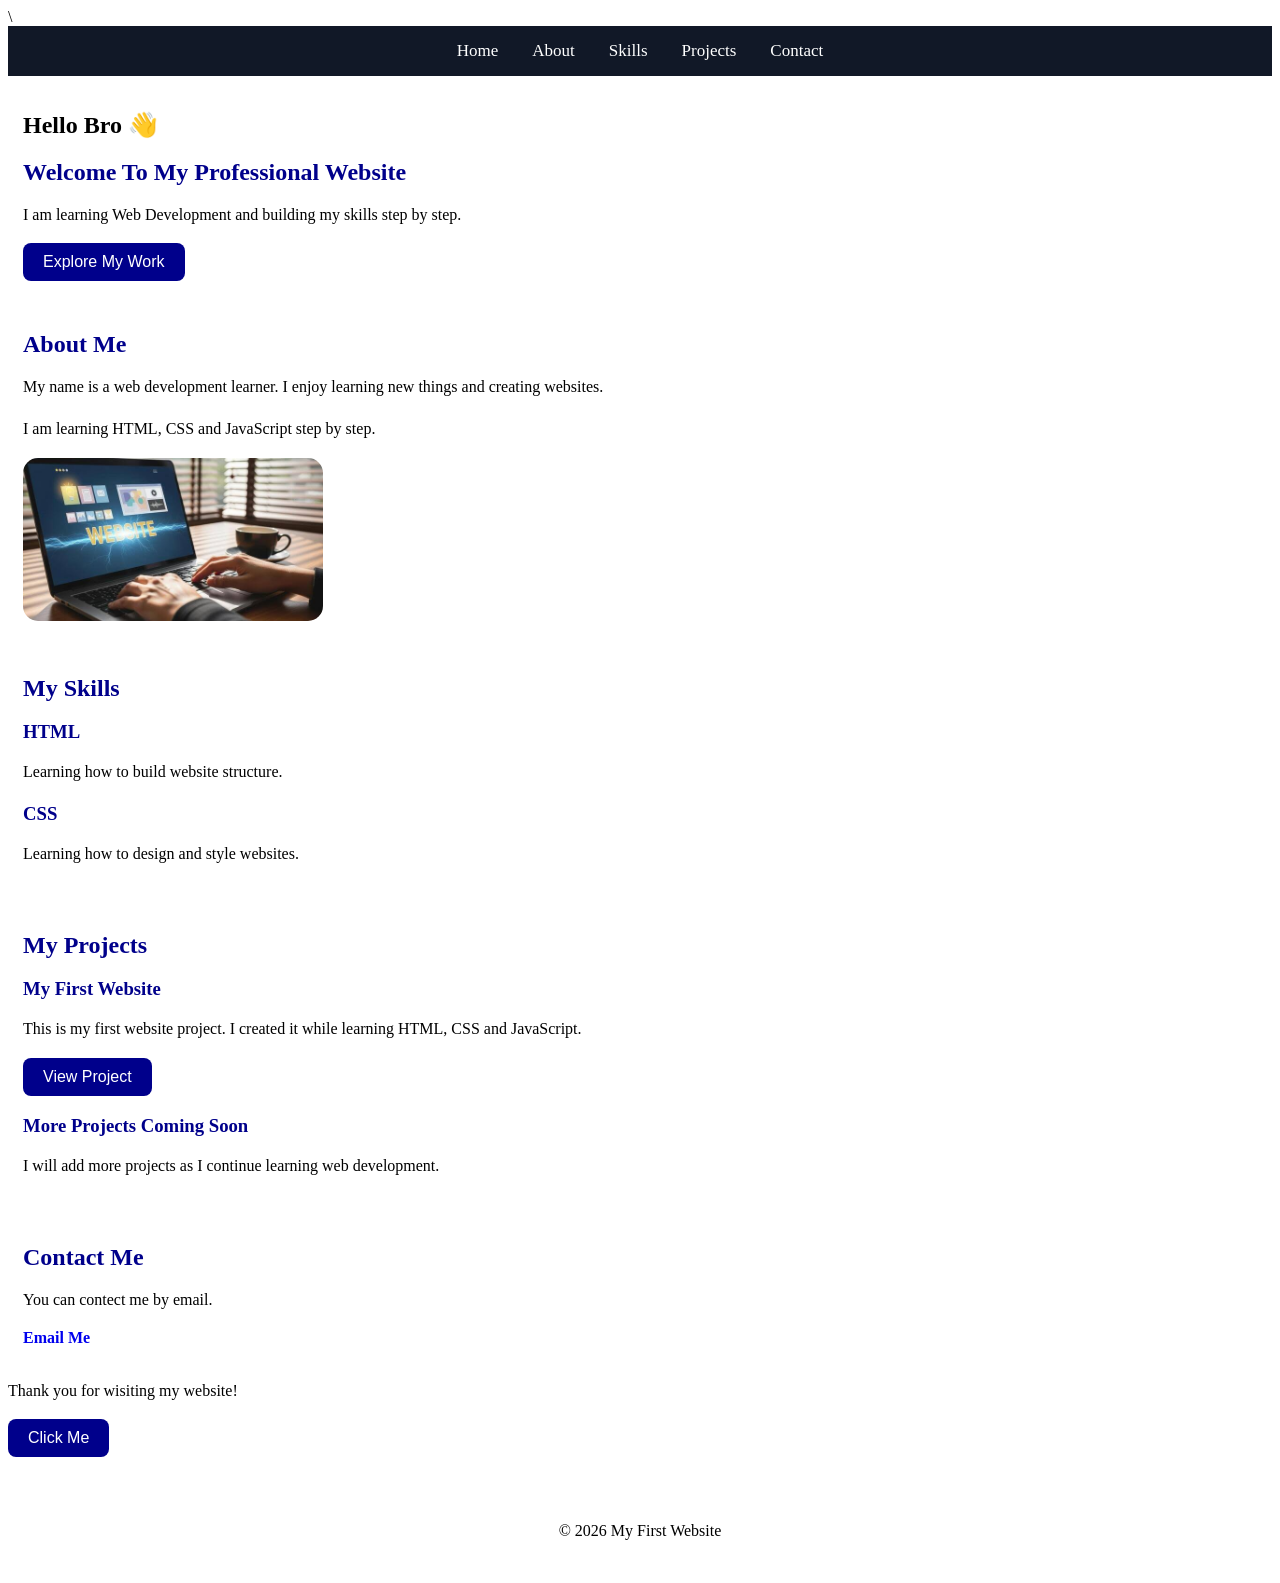
==== index.html @ 6dcc22dc "Update index.html" ====
<!DOCTYPE html>
<html lan="en">
<head>
     <meta charset="UTF-8">
     <meta name="viewport"
content=width=device-width' initial-scale-1.0">

   <title>My Professional Website</title>\</head>
<style>
 nav {
  background-color:
#111827;
  padding: 15px;
  text-align: center;
 }

  nav a { 
  color: white;
  text-decoration: none;
  margin: 0 15px;
  font-size: 17px
 }

 nav a:hover {
   color: #38bdf8;
 }

button {
    background-color:
darkblue;
    color: white;
    padding: 10px 20px;
    border: none;
    border-radius: 8px;
    font-size: 16px;
    cursor: pointer
}

button:hover {
  background-color:
#38bdf8;
  color: black;
}

html {
    scroll-behavior:
smooth;
}

section {
    padding: 15px;
}

h2 {
    color:darkblue;
    margin-bottom: 10px;
}

p {
    font-size: 16px;
    line-height: 1.6;
}

ul {
    padding-left: 25px;
}

li {
    margin-bottom: 8px;
}

img {
     border-radius: 15px;
     max-width: 300px;
}

h3 {
    color: darkblue;
    margin-bottom: 8px;
}

@media (max-width: 600px)
{
  body {
     padding: 10px;
 }

nav {
    display: flex;
    flex-wrap: wrap;
    justify-content:
center;
    gap: 8px;
   }
 
nav a {
    font-size: 16px
    padding: 8px 10px;
  }

h1 { 
   font-size: 36px;
  }
 
img {
  max-width: 100%'
  height: auto;
 }

section {
   padding: 22px;
  }

p, li {
  font-size: 17px;
  line-height: 1.6;
}

button {
   max-width: 100%;
  }
} 

button:hover {
 transform:
 scale(1.05); 
}

nav a:hover {
      opacity; 0.7;
}

footer {
    text-align: center;
    padding: 15px;
    margin-top: 30px;
}

a[href^="mailto:"] {
    font-weight: bold;
    text-decoration:
none;
}

a[href^="mailto:"]:hover
{
   text-decoration:
underline;
}

button {
    padding: 10px 20px;
    font-size: 16px;
    border-radius: 8px;
    cursor: pointer;     
}
     
</style>

<body> 
 
   <nav>
     <a href="#home">Home</a>
     <a href="#about">About</a>
 <a
href="#skills">Skills</a>
 <a
href="#projects">Projects</a>
 <a
href="#contact">Contact</a>
   </nav>
<section id="home">
   <h1>Hello Bro 👋</h1>

   <h2>Welcome To My Professional Website</h2>

   <p>
 I am learning Web Development and building my skills step by step.
</p>

  <button>Explore My Work</button>
</section>
 
<section id="about">
 <h2>About Me</h2>

 <p>
 My name is a web development learner.
 I enjoy learning new things and creating websites.
 </p>

 <p>
 I am learning HTML, CSS and JavaScript step by step.
 </p>
<img src="images.jfif" alt="My Photo"
width="300"
style="border-radius:15px">

</section>
 <section id="skills">
 <h2>My Skills</h2>

 <div>
     <h3>HTML</h3>
     <p>Learning how to build website structure.</p>
 </div>

 <div>
     <h3>CSS</h3>
     <p>Learning how to design and style websites.</p>
 </div>
</section>
<section id="projects">
 <h2>My Projects</h2>

 <div>
     <h3>My First Website</h3>
     <p>
 This is my first website project.
I created it while learning HTML, CSS and  JavaScript.
     </P>     
     <button>View Project</button>
 </div>

 <div>
     <h3>More Projects Coming Soon</h3>
     <p>
 I will add more projects as I continue learning web development.
     </p>
 </div>
</section>
<section id="contact">
 <h2>Contact Me</h2>

 <p>
    You can contect me by email.
 </p> 
 
 <a
href="mailto:yourename@example.com">
  Email Me
 </a>
</section>

<p>Thank you for wisiting my website!</p>

<button
onclick="showmessage()">Click Me</button>

<footer>
     <p>© 2026 My First Website</p>
</footer>

<script>
 function showmessage() {
     alert("Hello Bro!");
}
</script>
</body>
</html>
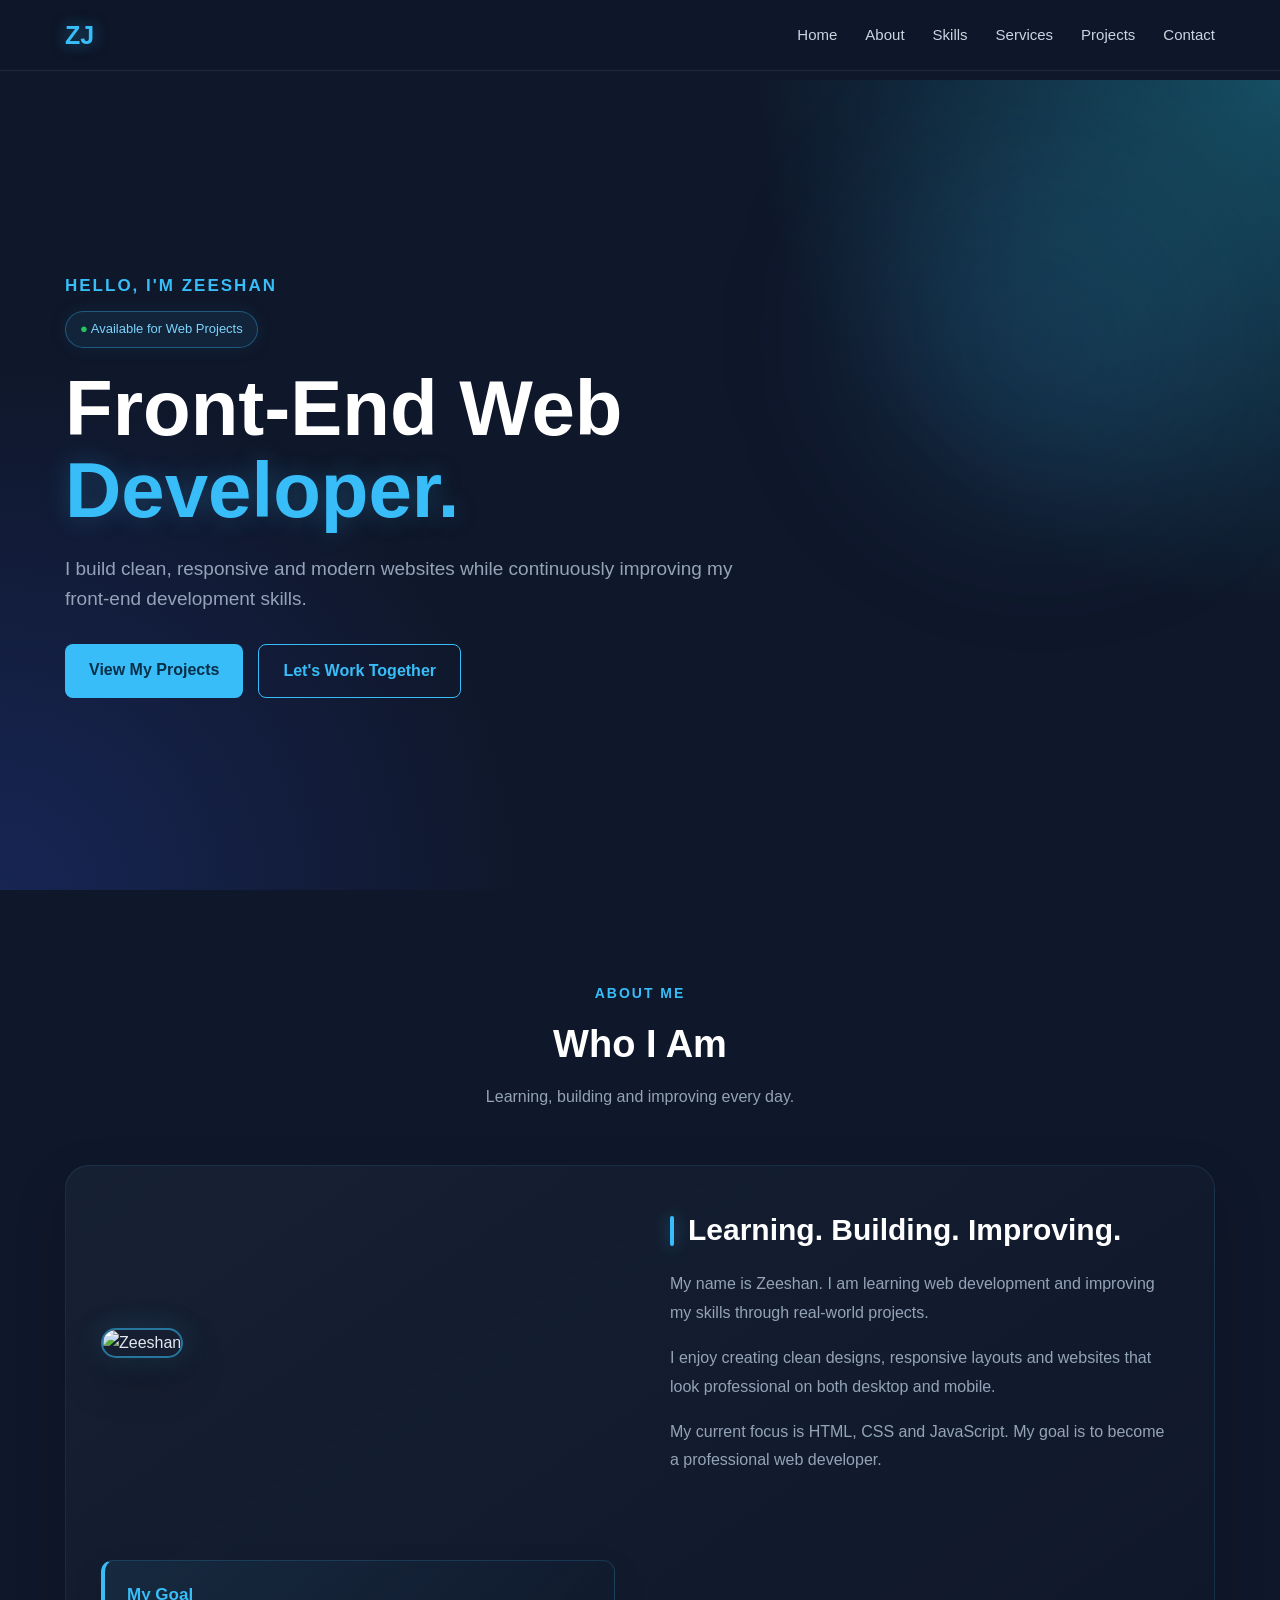
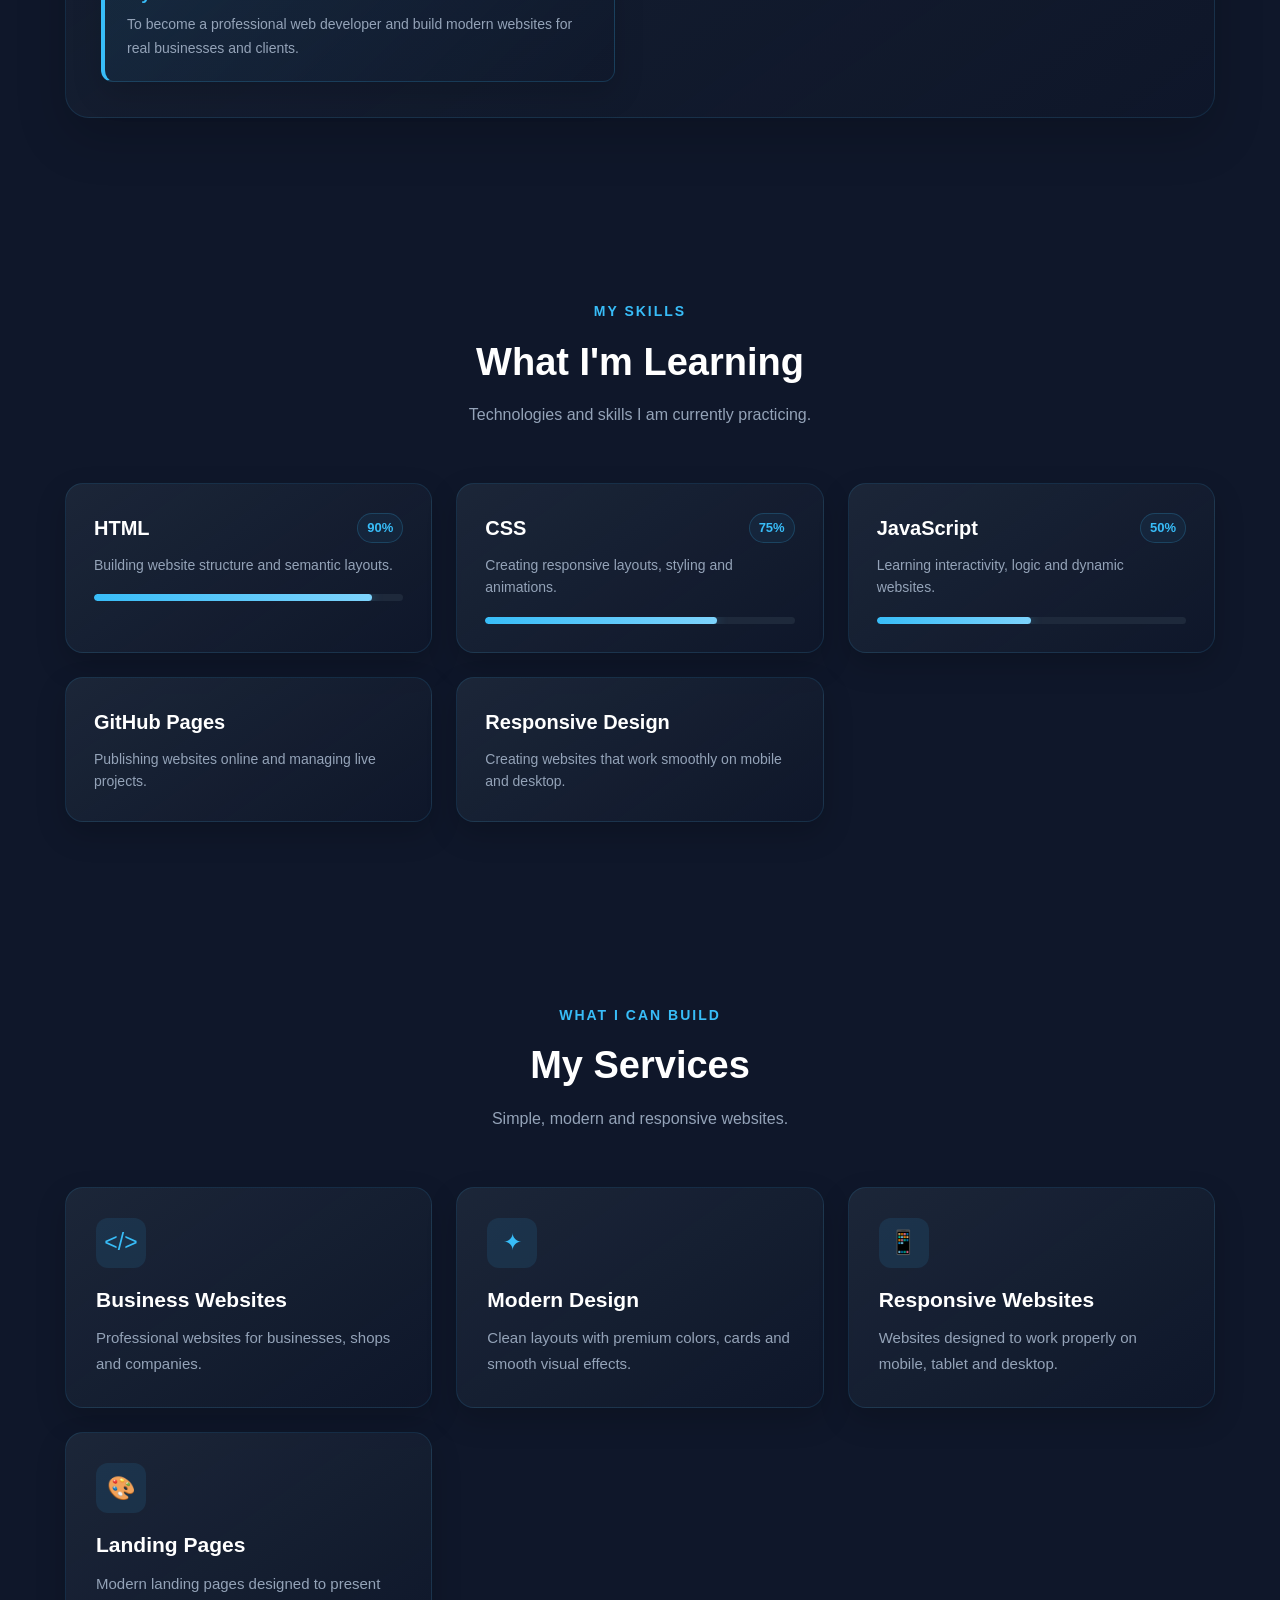
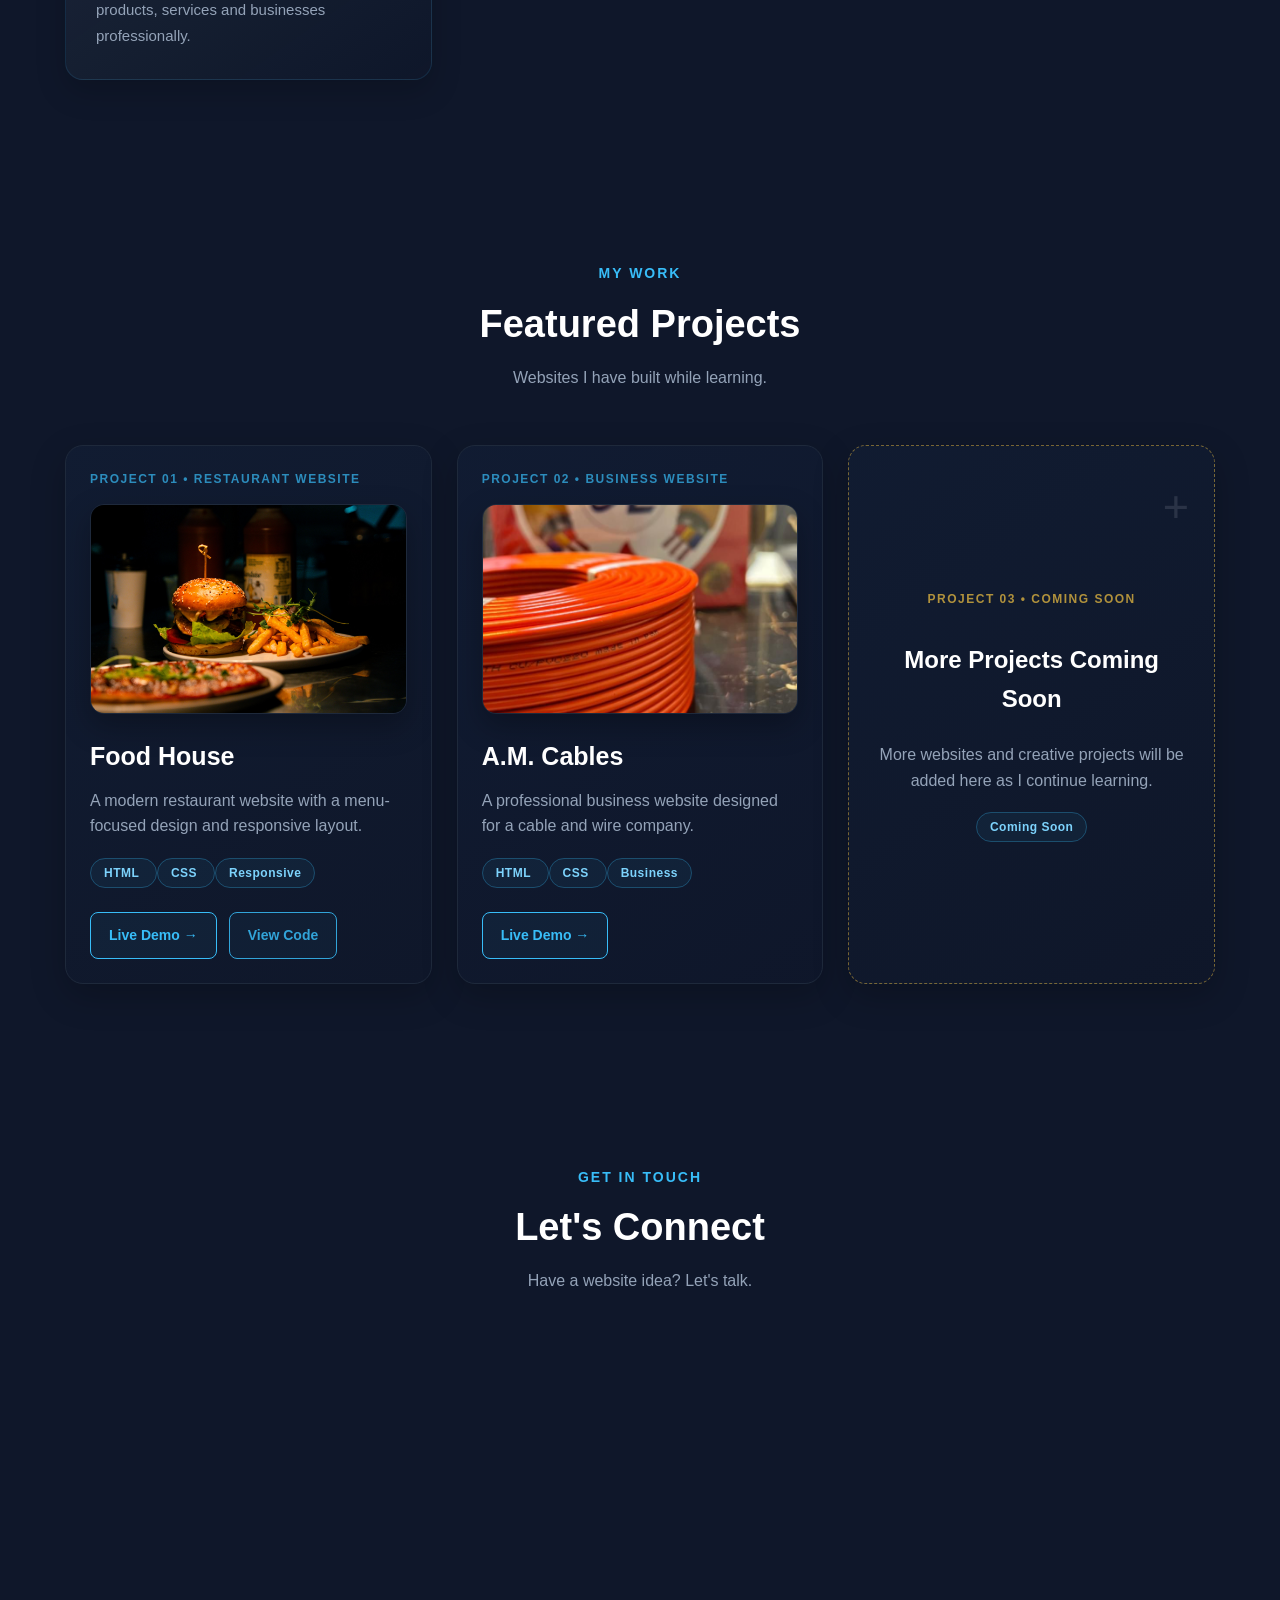
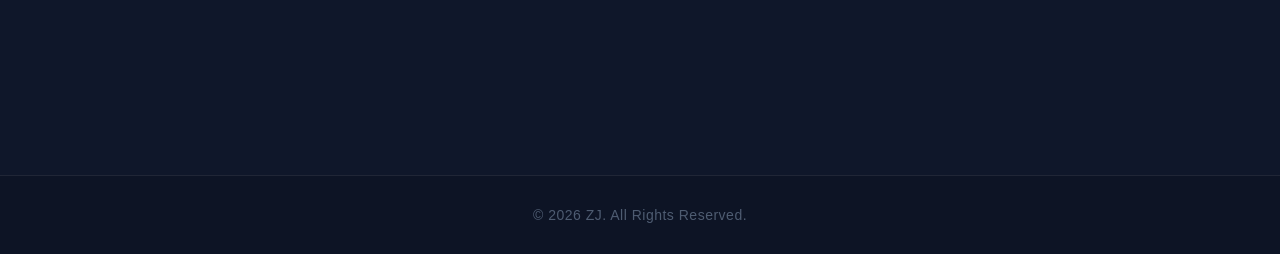
==== commit 3b846698: "Add files via upload" ====
--- a/index.html
+++ b/index.html
@@ -1,261 +1,2332 @@
 <!DOCTYPE html>
-<html lan="en">
+<html lang="en">
+
 <head>
-     <meta charset="UTF-8">
-     <meta name="viewport"
-content=width=device-width' initial-scale-1.0">
-
-   <title>My Professional Website</title>\</head>
-<style>
- nav {
-  background-color:
-#111827;
-  padding: 15px;
-  text-align: center;
- }
-
-  nav a { 
-  color: white;
-  text-decoration: none;
-  margin: 0 15px;
-  font-size: 17px
- }
-
- nav a:hover {
-   color: #38bdf8;
- }
-
-button {
-    background-color:
-darkblue;
-    color: white;
-    padding: 10px 20px;
-    border: none;
+    <meta charset="UTF-8">
+    <meta name="viewport" content="width=device-width, initial-scale=1.0">
+
+    <title>ZJ | Web Developer</title>
+
+    <style>
+
+        /* =========================
+           GLOBAL
+        ========================== */
+
+        * {
+            margin: 0;
+            padding: 0;
+            box-sizing: border-box;
+            scroll-behavior: smooth;
+        }
+
+        body {
+            font-family: Arial, Helvetica, sans-serif;
+            background: #0f172a;
+            color: #e2e8f0;
+            line-height: 1.6;
+            overflow-x: hidden;
+        }
+
+        a {
+            text-decoration: none;
+            color: inherit;
+        }
+
+        .container {
+            width: 90%;
+            max-width: 1150px;
+            margin: auto;
+        }
+
+
+        /* =========================
+           NAVBAR
+        ========================== */
+
+        nav {
+            position: sticky;
+            top: 0;
+            z-index: 1000;
+
+            background: rgba(15, 23, 42, 0.90);
+            backdrop-filter: blur(14px);
+
+            border-bottom: 1px solid #1e293b;
+        }
+
+        .nav-container {
+            max-width: 1150px;
+            width: 90%;
+            min-height: 70px;
+            margin: auto;
+
+            display: flex;
+            align-items: center;
+            justify-content: space-between;
+        }
+
+        .logo {
+            font-size: 25px;
+            font-weight: bold;
+            color: #38bdf8;
+
+            text-shadow:
+                0 0 15px rgba(56, 189, 248, 0.5);
+        }
+
+        .nav-links {
+            display: flex;
+            gap: 28px;
+            list-style: none;
+        }
+
+        .nav-links a {
+            position: relative;
+
+            color: #cbd5e1;
+            font-size: 15px;
+
+            transition: 0.3s;
+        }
+
+        .nav-links a:hover {
+            color: #38bdf8;
+        }
+
+        .nav-links a::after {
+            content: "";
+
+            position: absolute;
+            left: 0;
+            bottom: -6px;
+
+            width: 0;
+            height: 2px;
+
+            background: #38bdf8;
+
+            transition: 0.3s;
+        }
+
+        .nav-links a:hover::after {
+            width: 100%;
+        }
+
+
+        /* =========================
+           HERO
+        ========================== */
+
+        #home {
+            min-height: 90vh;
+
+            display: flex;
+            align-items: center;
+position: relative;
+overflow: hidden;
+
+            background:
+                radial-gradient(
+                    circle at top right,
+                    #164e63 0%,
+                    transparent 35%
+                ),
+                radial-gradient(
+                    circle at bottom left,
+                    #172554 0%,
+                    transparent 35%
+                ),
+                #0f172a;
+        }
+#home::before {
+    content: "";
+    position: absolute;
+    width: 350px;
+    height: 350px;
+    top: 10%;
+    right: 5%;
+    background: rgba(56, 189, 248, 0.10);
+    border-radius: 50%;
+    filter: blur(80px);
+    pointer-events: none;
+}
+
+        .hero {
+            max-width: 850px;
+            animation: heroFade 1s ease;
+            position: relative;
+            z-index: 2;
+        }
+
+        @keyframes heroFade {
+            from {
+                opacity: 0;
+                transform: translateY(30px);
+            }
+
+            to {
+                opacity: 1;
+                transform: translateY(0);
+            }
+        }
+
+        .hero-small {
+            color: #38bdf8;
+            font-size: 17px;
+            font-weight: bold;
+            letter-spacing: 2px;
+            margin-bottom: 12px;
+        }
+
+        .hero-badge {
+            display: inline-block;
+
+            margin-bottom: 20px;
+
+            padding: 7px 14px;
+
+            border: 1px solid rgba(56, 189, 248, 0.35);
+
+            border-radius: 30px;
+
+            color: #7dd3fc;
+
+            background: rgba(56, 189, 248, 0.08);
+
+            font-size: 13px;
+
+            box-shadow:
+                0 0 20px rgba(56, 189, 248, 0.08);
+        }
+
+        .hero-badge::first-letter {
+            color: #22c55e;
+        }
+
+        .hero h1 {
+            font-size: clamp(45px, 7vw, 78px);
+            line-height: 1.05;
+
+            margin-bottom: 22px;
+
+            color: white;
+        }
+
+        .hero h1 span {
+            color: #38bdf8;
+
+            text-shadow:
+                0 0 25px rgba(56, 189, 248, 0.25);
+        }
+
+        .hero p {
+            max-width: 680px;
+
+            color: #94a3b8;
+
+            font-size: 19px;
+
+            margin-bottom: 30px;
+        }
+
+        .hero-buttons {
+            display: flex;
+            gap: 15px;
+            flex-wrap: wrap;
+        }
+
+        .btn {
+            display: inline-block;
+
+            padding: 13px 24px;
+
+            border-radius: 8px;
+
+            font-weight: bold;
+
+            transition: 0.3s;
+        }
+
+        .btn-primary {
+            background: #38bdf8;
+            color: #082f49;
+        }
+
+        .btn-primary:hover {
+            transform: translateY(-4px);
+
+            box-shadow:
+                0 12px 30px rgba(56, 189, 248, 0.35);
+
+            filter: brightness(1.08);
+        }
+
+        .btn-outline {
+            border: 1px solid #38bdf8;
+            color: #38bdf8;
+        }
+
+        .btn-outline:hover {
+            background: #38bdf8;
+            color: #082f49;
+
+            transform: translateY(-4px);
+        }
+.btn {
+    position: relative;
+    overflow: hidden;
+    transition: 0.3s ease;
+}
+
+.btn:hover {
+    transform: translateY(-4px);
+    box-shadow: 0 12px 30px rgba(56, 189, 248, 0.20);
+}
+
+.btn::before {
+    content: "";
+    position: absolute;
+    top: 0;
+    left: -100%;
+    width: 100%;
+    height: 100%;
+    background: rgba(255, 255, 255, 0.08);
+    transition: 0.4s ease;
+}
+
+.btn:hover::before {
+    left: 100%;
+}
+
+        /* =========================
+           SECTIONS
+        ========================== */
+
+        section {
+            padding: 90px 0;
+        }
+
+        .section-title {
+            text-align: center;
+            margin-bottom: 55px;
+        }
+
+        .section-title span {
+            color: #38bdf8;
+            font-size: 14px;
+            font-weight: bold;
+            letter-spacing: 2px;
+        }
+
+        .section-title h2 {
+            font-size: 38px;
+            color: white;
+            margin-top: 8px;
+        }
+
+        .section-title p {
+            color: #94a3b8;
+            margin-top: 10px;
+        }
+
+
+        /* =========================
+           ABOUT
+        ========================== */
+
+      .about-grid {
+    display: grid;
+    grid-template-columns: 1fr 1fr;
+    gap: 50px;
+    align-items: center;
+    padding: 35px;
+    border: 1px solid rgba(56, 189, 248, 0.12);
+    border-radius: 24px;
+    background: linear-gradient(
+        145deg,
+        rgba(30, 41, 59, 0.55),
+        rgba(15, 23, 42, 0.35)
+    );
+    box-shadow: 0 20px 50px rgba(0, 0, 0, 0.18);
+}
+
+    .about-image img {
+    width: 280px;
+    height: 280px;
+
+    object-fit: cover;
+
+    border-radius: 24px;
+
+    border: 2px solid rgba(56, 189, 248, 0.55);
+
+    box-shadow:
+        0 0 30px rgba(56, 189, 248, 0.15),
+        0 20px 45px rgba(0, 0, 0, 0.30);
+
+    transition:
+        transform 0.4s ease,
+        box-shadow 0.4s ease,
+        border-color 0.4s ease;
+}
+.about-image img:hover {
+    transform: scale(1.04);
+
+    box-shadow:
+        0 0 45px rgba(56, 189, 248, 0.28),
+        0 25px 55px rgba(0, 0, 0, 0.35);
+
+    border-color: #38bdf8;
+}
+
+  .about-text {
+    position: relative;
+    padding: 10px 5px;
+}
+
+.about-text h3 {
+    color: #ffffff;
+    font-size: 30px;
+    line-height: 1.25;
+    margin-bottom: 22px;
+    position: relative;
+    padding-left: 18px;
+}
+
+.about-text h3::before {
+    content: "";
+    position: absolute;
+    left: 0;
+    top: 5px;
+    width: 4px;
+    height: 80%;
+    border-radius: 10px;
+    background: #38bdf8;
+    box-shadow: 0 0 15px rgba(56, 189, 248, 0.45);
+}
+
+.about-text p {
+    color: #94a3b8;
+    font-size: 16px;
+    line-height: 1.8;
+    margin-bottom: 16px;
+}
+.about-goal {
+    margin-top: 25px;
+    padding: 20px 22px;
+
+    border: 1px solid rgba(56, 189, 248, 0.18);
+    border-left: 4px solid #38bdf8;
+
+    background: linear-gradient(
+        135deg,
+        rgba(56, 189, 248, 0.08),
+        rgba(15, 23, 42, 0.45)
+    );
+
+    border-radius: 12px;
+
+    box-shadow: 0 12px 30px rgba(0, 0, 0, 0.15);
+
+    transition:
+        transform 0.3s ease,
+        border-color 0.3s ease,
+        box-shadow 0.3s ease;
+}
+
+.about-goal:hover {
+    transform: translateY(-4px);
+
+    border-color: rgba(56, 189, 248, 0.45);
+
+    box-shadow: 0 18px 40px rgba(0, 0, 0, 0.22);
+}
+
+.about-goal strong {
+    display: block;
+    color: #38bdf8;
+    font-size: 17px;
+    margin-bottom: 7px;
+}
+
+.about-goal span {
+    display: block;
+    color: #cbd5e1;
+    line-height: 1.7;
+    font-size: 15px;
+}
+
+.about-goal strong {
+    display: block;
+
+    color: #38bdf8;
+
+    margin-bottom: 5px;
+}
+
+.about-goal span {
+    color: #94a3b8;
+
+    font-size: 14px;
+}
+
+        /* =========================
+           SKILLS
+        ========================== */
+
+       .skills-grid {
+    display: grid;
+    grid-template-columns: repeat(3, 1fr);
+    gap: 24px;
+    align-items: stretch;
+}
+
+        .skill-card {
+    position: relative;
+    overflow: hidden;
+
+    background: linear-gradient(
+        145deg,
+        rgba(30, 41, 59, 0.85),
+        rgba(15, 23, 42, 0.75)
+    );
+
+    border: 1px solid rgba(56, 189, 248, 0.12);
+
+    border-radius: 18px;
+
+    padding: 28px;
+
+    box-shadow: 0 12px 30px rgba(0, 0, 0, 0.18);
+
+    transition:
+        transform 0.35s ease,
+        border-color 0.35s ease,
+        box-shadow 0.35s ease;
+}
+
+.skill-card:hover {
+    transform: translateY(-8px);
+
+    border-color: rgba(56, 189, 248, 0.45);
+
+    box-shadow:
+        0 18px 40px rgba(0, 0, 0, 0.28),
+        0 0 25px rgba(56, 189, 248, 0.08);
+}
+
+        .skill-card:hover {
+            transform: translateY(-8px);
+
+            border-color: #38bdf8;
+
+            box-shadow:
+                0 0 25px rgba(56, 189, 248, 0.15),
+                0 15px 35px rgba(0, 0, 0, 0.25);
+        }
+
+        .skill-card h3 {
+    display: flex;
+    justify-content: space-between;
+    align-items: center;
+
+    color: #ffffff;
+
+    font-size: 20px;
+
+    margin-bottom: 10px;
+}
+
+.skill-percent {
+    color: #38bdf8;
+    font-size: 13px;
+    font-weight: bold;
+
+    padding: 4px 9px;
+
+    border: 1px solid rgba(56, 189, 248, 0.20);
+    border-radius: 20px;
+
+    background: rgba(56, 189, 248, 0.06);
+}
+.skill-percent {
+    color: #38bdf8;
+
+    font-size: 13px;
+
+    font-weight: bold;
+}
+        .skill-card p {
+            color: #94a3b8;
+
+            font-size: 14px;
+        }
+
+        .skill-bar {
+            height: 7px;
+
+            background: #1e293b;
+
+            border-radius: 20px;
+
+            margin-top: 18px;
+
+            overflow: hidden;
+        }
+
+        .skill-progress {
+    height: 100%;
+
+    background: linear-gradient(
+        90deg,
+        #38bdf8,
+        #7dd3fc
+    );
+
+    border-radius: 20px;
+
+    box-shadow:
+        0 0 12px rgba(56, 189, 248, 0.35);
+
+    animation: skillLoad 1.5s ease;
+}
+        @keyframes skillLoad {
+            from {
+                width: 0;
+            }
+        }
+
+
+        /* =========================
+           SERVICES
+        ========================== */
+
+      .services-grid {
+    display: grid;
+
+    grid-template-columns: repeat(3, 1fr);
+
+    gap: 24px;
+
+    align-items: stretch;
+}
+        .service-card {
+    position: relative;
+    overflow: hidden;
+
+    padding: 30px;
+
+    background: linear-gradient(
+        145deg,
+        rgba(30, 41, 59, 0.85),
+        rgba(15, 23, 42, 0.80)
+    );
+
+    border: 1px solid rgba(56, 189, 248, 0.12);
+
+    border-radius: 18px;
+
+    box-shadow: 0 12px 30px rgba(0, 0, 0, 0.18);
+
+    transition:
+        transform 0.35s ease,
+        border-color 0.35s ease,
+        box-shadow 0.35s ease;
+}
+
+.service-card:hover {
+    transform: translateY(-8px);
+
+    border-color: rgba(56, 189, 248, 0.45);
+
+    box-shadow:
+        0 20px 45px rgba(0, 0, 0, 0.28),
+        0 0 25px rgba(56, 189, 248, 0.08);
+}
+        .service-card:hover {
+            transform: translateY(-8px);
+
+            border-color: #38bdf8;
+
+            box-shadow:
+                0 0 30px rgba(56, 189, 248, 0.12);
+        }
+
+        .service-icon {
+            width: 50px;
+            height: 50px;
+
+            display: flex;
+            align-items: center;
+            justify-content: center;
+
+            border-radius: 12px;
+
+            background: rgba(56, 189, 248, 0.10);
+
+            color: #38bdf8;
+
+            font-size: 23px;
+
+            margin-bottom: 18px;
+        }
+
+     .service-card h3 {
+    color: #ffffff;
+
+    font-size: 21px;
+
+    margin-bottom: 12px;
+
+    line-height: 1.3;
+
+    transition: color 0.3s ease;
+}
+
+.service-card:hover h3 {
+    color: #38bdf8;
+}
+      .service-card p {
+    color: #94a3b8;
+
+    font-size: 15px;
+
+    line-height: 1.75;
+
+    margin: 0;
+}
+
+        /* =========================
+           PROJECTS
+        ========================== */
+
+       .projects-grid {
+    display: grid;
+
+    grid-template-columns: repeat(3, 1fr);
+
+    gap: 25px;
+
+    align-items: stretch;
+}
+
+     .project-card {
+    position: relative;
+    overflow: hidden;
+
+    background:
+        linear-gradient(
+            145deg,
+            rgba(17, 28, 50, 0.98),
+            rgba(15, 23, 42, 0.98)
+        );
+
+    border: 1px solid #1e293b;
+    border-radius: 18px;
+
+    padding: 24px;
+min-height: 100%;
+    transition:
+        transform 0.4s ease,
+        border-color 0.4s ease,
+        box-shadow 0.4s ease;
+
+    box-shadow:
+        0 12px 35px rgba(0, 0, 0, 0.22);
+}
+
+.project-card::before {
+    content: "";
+
+    position: absolute;
+    top: 0;
+    left: 0;
+
+    width: 100%;
+    height: 3px;
+
+    background: #38bdf8;
+
+    transform: scaleX(0);
+    transform-origin: left;
+
+    transition: 0.4s ease;
+}
+
+.project-card:hover {
+    transform: translateY(-10px);
+
+    border-color: rgba(56, 189, 248, 0.55);
+
+    box-shadow:
+        0 20px 50px rgba(0, 0, 0, 0.35),
+        0 0 30px rgba(56, 189, 248, 0.10);
+}
+
+.project-card:hover::before {
+    transform: scaleX(1);
+}
+.project-image {
+    width: 100%;
+    height: 230px;
+
+    object-fit: cover;
+    display: block;
+
+    border-radius: 14px;
+    margin-bottom: 22px;
+
+    border: 1px solid #1e293b;
+
+    box-shadow:
+        0 12px 30px rgba(0, 0, 0, 0.28);
+
+    transition:
+        transform 0.5s ease,
+        border-color 0.5s ease,
+        box-shadow 0.5s ease;
+}
+
+.project-card:hover .project-image {
+    transform: scale(1.035);
+
+    border-color: #38bdf8;
+
+    box-shadow:
+        0 0 30px rgba(56, 189, 248, 0.18),
+        0 15px 35px rgba(0, 0, 0, 0.3);
+}
+
+.project-card:hover .project-image {
+    transform: scale(1.02);
+
+    border-color: #38bdf8;
+}
+
+        
+
+        .project-number {
+            color: #38bdf8;
+
+            font-weight: bold;
+
+            font-size: 14px;
+        }
+
+        .project-card h3 {
+            color: white;
+
+            font-size: 25px;
+
+            margin: 12px 0;
+        }
+
+        .project-card p {
+            color: #94a3b8;
+
+            margin-bottom: 20px;
+        }
+.project-card .project-btn {
+    margin-top: 8px;
+}
+   
+
+.project-btn {
+    position: relative;
+    display: inline-flex;
+    align-items: center;
+    justify-content: center;
+
+    padding: 11px 20px;
+
+    border: 1px solid #38bdf8;
+    border-radius: 10px;
+
+    color: #38bdf8;
+    background: rgba(56, 189, 248, 0.05);
+
+    font-weight: bold;
+    font-size: 14px;
+
+    overflow: hidden;
+
+    transition:
+        0.3s ease;
+}
+
+.project-btn::before {
+    content: "";
+
+    position: absolute;
+    top: 0;
+    left: -120%;
+
+    width: 100%;
+    height: 100%;
+
+    background: rgba(255, 255, 255, 0.10);
+
+    transform: skewX(-20deg);
+
+    transition: 0.5s ease;
+}
+
+.project-btn:hover {
+    color: #082f49;
+    background: #38bdf8;
+
+    transform: translateY(-3px);
+
+    box-shadow:
+        0 10px 25px rgba(56, 189, 248, 0.25);
+}
+
+.project-btn:hover::before {
+    left: 120%;
+}
+
+        .project-tags span {
+    padding: 7px 13px;
+
+    border: 1px solid rgba(56, 189, 248, 0.28);
+    border-radius: 30px;
+
+    color: #7dd3fc;
+    background: rgba(56, 189, 248, 0.06);
+
+    font-size: 12px;
+    font-weight: bold;
+    letter-spacing: 0.5px;
+
+    transition:
+        transform 0.3s ease,
+        background 0.3s ease,
+        color 0.3s ease,
+        border-color 0.3s ease;
+}
+
+.project-tags span:hover {
+    background: #38bdf8;
+    color: #082f49;
+
+    border-color: #38bdf8;
+
+    transform: translateY(-3px);
+
+    box-shadow:
+        0 6px 15px rgba(56, 189, 248, 0.18);
+}
+
+.project-tags span:hover {
+    background: #38bdf8;
+
+    color: #082f49;
+
+    border-color: #38bdf8;
+
+    transform: translateY(-2px);
+}
+
+
+        /* =========================
+           CONTACT
+        ========================== */
+
+        .contact-box {
+            max-width: 800px;
+
+            margin: auto;
+
+            text-align: center;
+
+            background: linear-gradient(
+                145deg,
+                #111c32,
+                #0f172a
+            );
+
+            border: 1px solid #1e293b;
+
+            border-radius: 20px;
+
+            padding: 55px 30px;
+
+            box-shadow:
+                0 20px 50px rgba(0, 0, 0, 0.25);
+        }
+
+        .contact-box h3 {
+            font-size: 30px;
+
+            color: white;
+
+            margin-bottom: 12px;
+        }
+
+        .contact-box p {
+            color: #94a3b8;
+
+            margin-bottom: 25px;
+        }
+
+        .contact-buttons {
+            display: flex;
+
+            justify-content: center;
+
+            gap: 15px;
+
+            flex-wrap: wrap;
+        }
+
+        .whatsapp-btn {
+            background: #22c55e;
+
+            color: white;
+        }
+
+        .whatsapp-btn:hover {
+            transform: translateY(-4px);
+
+            box-shadow:
+                0 10px 25px rgba(34, 197, 94, 0.25);
+        }
+
+        .email-btn {
+            border: 1px solid #38bdf8;
+
+            color: #38bdf8;
+        }
+
+        .email-btn:hover {
+            background: #38bdf8;
+
+            color: #082f49;
+
+            transform: translateY(-4px);
+        }
+
+
+        /* =========================
+           FOOTER
+        ========================== */
+
+        footer {
+            border-top: 1px solid #1e293b;
+
+            text-align: center;
+
+            padding: 30px 15px;
+
+            color: #64748b;
+        }
+
+
+        /* =========================
+           SCROLL ANIMATION
+        ========================== */
+.reveal {
+    opacity: 0;
+    transform: translateY(70px) scale(0.96);
+    transition:
+        opacity 0.8s ease,
+        transform 0.8s cubic-bezier(0.22, 1, 0.36, 1);
+}
+
+.reveal.show {
+    opacity: 1;
+    transform: translateY(0) scale(1);
+}
+.skill-card,
+.service-card,
+.project-card {
+    transition-delay: 0.08s;
+}
+
+.skill-card:nth-child(2),
+.service-card:nth-child(2),
+.project-card:nth-child(2) {
+    transition-delay: 0.16s;
+}
+
+.skill-card:nth-child(3),
+.service-card:nth-child(3),
+.project-card:nth-child(3) {
+    transition-delay: 0.24s;
+}
+
+.skill-card:nth-child(4),
+.service-card:nth-child(4),
+.project-card:nth-child(4) {
+    transition-delay: 0.32s;
+}
+
+
+        /* =========================
+           MOBILE
+        ========================== */
+
+        @media (max-width: 900px) {
+
+            .skills-grid {
+                grid-template-columns: repeat(2, 1fr);
+            }
+
+            .services-grid {
+                grid-template-columns: repeat(2, 1fr);
+            }
+        }
+
+
+        @media (max-width: 800px) {
+
+            .nav-container {
+                flex-direction: column;
+
+                padding: 18px 0;
+
+                gap: 15px;
+            }
+
+            .nav-links {
+                gap: 15px;
+
+                flex-wrap: wrap;
+
+                justify-content: center;
+            }
+
+            #home {
+                min-height: 80vh;
+            }
+
+            .about-grid {
+                grid-template-columns: 1fr;
+
+                text-align: center;
+            }
+
+            .skills-grid {
+                grid-template-columns: 1fr;
+            }
+
+            .services-grid {
+                grid-template-columns: 1fr;
+            }
+
+            .projects-grid {
+                grid-template-columns: 1fr;
+            }
+
+            section {
+                padding: 65px 0;
+            }
+        }
+
+
+        @media (max-width: 500px) {
+
+            .hero h1 {
+                font-size: 45px;
+            }
+
+            .hero p {
+                font-size: 16px;
+            }
+
+            .section-title h2 {
+                font-size: 30px;
+            }
+
+            .about-image img {
+                width: 230px;
+                height: 230px;
+            }
+
+            .hero-buttons {
+                flex-direction: column;
+            }
+
+            .btn {
+                text-align: center;
+            }
+
+            .contact-buttons {
+                flex-direction: column;
+            }
+
+            .contact-buttons .btn {
+                width: 100%;
+            }
+.project-card {
+    padding: 20px;
+}
+
+.project-image {
+    height: 190px;
+}
+
+.project-card h3 {
+    font-size: 22px;
+}
+
+.project-card p {
+    font-size: 14px;
+}
+
+.project-tags {
+    gap: 6px;
+}
+
+.project-tags span {
+    padding: 6px 10px;
+    font-size: 11px;
+}
+
+.project-btn {
+    width: 100%;
+    text-align: center;
+}
+        }
+.menu-toggle {
+    display: none;
+    background: transparent;
+    border: 1px solid #38bdf8;
+    color: #38bdf8;
+    font-size: 24px;
+    padding: 5px 10px;
     border-radius: 8px;
+    cursor: pointer;
+}
+
+@media (max-width: 800px) {
+    .menu-toggle {
+        display: block;
+    }
+
+    .nav-links {
+        display: none;
+        width: 100%;
+        flex-direction: column;
+        text-align: center;
+        gap: 18px;
+        padding: 20px 0;
+    }
+
+    .nav-links.active {
+        display: flex;
+    }
+}
+.menu-toggle {
+    display: none;
+    background: transparent;
+    border: 1px solid #38bdf8;
+    color: #38bdf8;
+    font-size: 24px;
+    padding: 5px 10px;
+    border-radius: 8px;
+    cursor: pointer;
+}
+
+@media (max-width: 800px) {
+
+    .nav-container {
+        flex-wrap: wrap;
+    }
+
+    .menu-toggle {
+        display: block;
+    }
+
+    .nav-links {
+        display: none;
+        width: 100%;
+        flex-direction: column;
+        text-align: center;
+        gap: 18px;
+        padding: 20px 0;
+    }
+
+    .nav-links.active {
+        display: flex;
+    }
+}
+nav {
+    transition: 0.3s ease;
+}
+
+nav.scrolled {
+    background: rgba(15, 23, 42, 0.92);
+    backdrop-filter: blur(12px);
+    box-shadow: 0 8px 30px rgba(0, 0, 0, 0.25);
+}
+/* =========================
+   PREMIUM PROJECT CARDS
+========================= */
+
+.project-card {
+    position: relative;
+    overflow: hidden;
+    transition: transform 0.35s ease, box-shadow 0.35s ease, border-color 0.35s ease;
+}
+
+.project-card::before {
+    content: "";
+    position: absolute;
+    top: 0;
+    left: -120%;
+    width: 80%;
+    height: 100%;
+    background: linear-gradient(
+        90deg,
+        transparent,
+        rgba(255, 255, 255, 0.12),
+        transparent
+    );
+    transform: skewX(-20deg);
+    transition: left 0.6s ease;
+    pointer-events: none;
+}
+
+.project-card:hover::before {
+    left: 140%;
+}
+
+.project-card:hover {
+    transform: translateY(-10px);
+    box-shadow: 0 20px 45px rgba(0, 0, 0, 0.25);
+}
+
+.project-image {
+    width: 100%;
+    height: 210px;
+    object-fit: cover;
+    border-radius: 14px;
+    display: block;
+    transition: transform 0.5s ease, filter 0.5s ease;
+}
+
+.project-card:hover .project-image {
+    transform: scale(1.05);
+    filter: brightness(1.08);
+}
+
+.project-number {
+    font-size: 12px;
+    font-weight: 700;
+    letter-spacing: 1.5px;
+    margin-bottom: 14px;
+    opacity: 0.7;
+}
+
+.project-card h3 {
+    margin-top: 18px;
+    transition: transform 0.3s ease;
+}
+
+.project-card:hover h3 {
+    transform: translateX(5px);
+}
+
+.project-actions {
+    display: flex;
+    gap: 12px;
+    flex-wrap: wrap;
+    margin-top: 20px;
+}
+
+.project-btn {
+    display: inline-block;
+    text-decoration: none;
+    padding: 11px 18px;
+    border-radius: 8px;
+    font-weight: 700;
+    transition: all 0.3s ease;
+}
+
+.project-btn:hover {
+    transform: translateY(-2px);
+}
+
+.secondary-btn {
+    opacity: 0.85;
+}
+/* =========================
+   COMING SOON PROJECT
+========================= */
+
+.project-card:last-child {
+    display: flex;
+    flex-direction: column;
+    justify-content: center;
+    min-height: 420px;
+    text-align: center;
+    border: 1px dashed rgba(245, 197, 66, 0.45);
+}
+
+.project-card:last-child .project-number {
+    color: #f5c542;
+}
+
+.project-card:last-child h3 {
+    font-size: 24px;
+}
+
+.project-card:last-child p {
+    max-width: 380px;
+    margin: 12px auto 20px;
+}
+
+.project-card:last-child .project-tags {
+    justify-content: center;
+}
+
+.project-card:last-child::after {
+    content: "+";
+    position: absolute;
+    top: 25px;
+    right: 25px;
+    font-size: 45px;
+    font-weight: 300;
+    opacity: 0.12;
+}
+/* =========================
+   PROJECTS MOBILE FIX
+========================= */
+
+@media (max-width: 768px) {
+
+    .projects-grid {
+        grid-template-columns: 1fr;
+        gap: 22px;
+    }
+
+    .project-card {
+        width: 100%;
+        box-sizing: border-box;
+    }
+
+    .project-image {
+        height: 190px;
+    }
+
+    .project-card h3 {
+        font-size: 21px;
+    }
+
+    .project-card p {
+        font-size: 14px;
+        line-height: 1.7;
+    }
+
+    .project-actions {
+        flex-direction: column;
+        gap: 10px;
+    }
+
+    .project-btn {
+        width: 100%;
+        text-align: center;
+        box-sizing: border-box;
+    }
+
+    .project-card:last-child {
+        min-height: 300px;
+    }
+
+}
+footer {
+    position: relative;
+    text-align: center;
+    padding: 28px 20px;
+    margin-top: 60px;
+    border-top: 1px solid rgba(255, 255, 255, 0.08);
+    background: rgba(0, 0, 0, 0.12);
+}
+
+footer p {
+    margin: 0;
+    font-size: 14px;
+    letter-spacing: 0.5px;
+    opacity: 0.75;
+    transition: opacity 0.3s ease;
+}
+
+footer p:hover {
+    opacity: 1;
+}
+
+@media (max-width: 768px) {
+    footer {
+        padding: 24px 15px;
+        margin-top: 40px;
+    }
+
+    footer p {
+        font-size: 13px;
+    }
+}
+html,
+body {
+    overflow-x: hidden;
+}
+
+img {
+    max-width: 100%;
+}
+
+@media (max-width: 768px) {
+
+    .container {
+        width: 100%;
+        max-width: 100%;
+        box-sizing: border-box;
+        padding-left: 18px;
+        padding-right: 18px;
+    }
+
+    .section-title h2 {
+        font-size: 30px;
+    }
+
+    .section-title p {
+        font-size: 14px;
+    }
+
+    .contact-box {
+        padding: 35px 20px;
+    }
+
+    .contact-box h3 {
+        font-size: 24px;
+    }
+
+    .contact-buttons {
+        flex-direction: column;
+        align-items: stretch;
+    }
+
+    .contact-buttons .btn {
+        width: 100%;
+        box-sizing: border-box;
+    }
+}
+nav {
+    position: fixed !important;
+    top: 0;
+    left: 0;
+    width: 100%;
+    z-index: 9999;
+}
+
+body {
+    padding-top: 80px;
+}
+html {
+    scroll-behavior: smooth;
+    scroll-padding-top: 90px;
+}
+nav {
+    backdrop-filter: blur(12px);
+    -webkit-backdrop-filter: blur(12px);
+    transition: background 0.3s ease, box-shadow 0.3s ease;
+}
+
+nav.scrolled {
+    background: rgba(11, 31, 58, 0.92);
+    box-shadow: 0 8px 25px rgba(0, 0, 0, 0.18);
+}
+nav {
+    backdrop-filter: blur(12px);
+    -webkit-backdrop-filter: blur(12px);
+    transition: background 0.3s ease, box-shadow 0.3s ease;
+}
+
+nav.scrolled {
+    background: rgba(11, 31, 58, 0.92);
+    box-shadow: 0 8px 25px rgba(0, 0, 0, 0.18);
+}
+.about-text {
+    position: relative;
+    padding: 10px 5px;
+}
+
+.about-text h3 {
+    color: #ffffff;
+    font-size: 30px;
+    line-height: 1.25;
+    margin-bottom: 22px;
+    position: relative;
+    padding-left: 18px;
+}
+
+.about-text h3::before {
+    content: "";
+    position: absolute;
+    left: 0;
+    top: 5px;
+    width: 4px;
+    height: 80%;
+    border-radius: 10px;
+    background: #38bdf8;
+    box-shadow: 0 0 15px rgba(56, 189, 248, 0.45);
+}
+
+.about-text p {
+    color: #94a3b8;
     font-size: 16px;
-    cursor: pointer
-}
-
-button:hover {
-  background-color:
-#38bdf8;
-  color: black;
-}
-
-html {
-    scroll-behavior:
-smooth;
-}
-
-section {
-    padding: 15px;
-}
-
-h2 {
-    color:darkblue;
-    margin-bottom: 10px;
-}
-
-p {
-    font-size: 16px;
-    line-height: 1.6;
-}
-
-ul {
-    padding-left: 25px;
-}
-
-li {
-    margin-bottom: 8px;
-}
-
-img {
-     border-radius: 15px;
-     max-width: 300px;
-}
-
-h3 {
-    color: darkblue;
-    margin-bottom: 8px;
-}
-
-@media (max-width: 600px)
-{
-  body {
-     padding: 10px;
- }
-
-nav {
-    display: flex;
-    flex-wrap: wrap;
-    justify-content:
-center;
-    gap: 8px;
-   }
- 
-nav a {
-    font-size: 16px
-    padding: 8px 10px;
-  }
-
-h1 { 
-   font-size: 36px;
-  }
- 
-img {
-  max-width: 100%'
-  height: auto;
- }
-
-section {
-   padding: 22px;
-  }
-
-p, li {
-  font-size: 17px;
-  line-height: 1.6;
-}
-
-button {
-   max-width: 100%;
-  }
-} 
-
-button:hover {
- transform:
- scale(1.05); 
-}
-
-nav a:hover {
-      opacity; 0.7;
-}
-
-footer {
-    text-align: center;
-    padding: 15px;
-    margin-top: 30px;
-}
-
-a[href^="mailto:"] {
-    font-weight: bold;
-    text-decoration:
-none;
-}
-
-a[href^="mailto:"]:hover
-{
-   text-decoration:
-underline;
-}
-
-button {
-    padding: 10px 20px;
-    font-size: 16px;
-    border-radius: 8px;
-    cursor: pointer;     
-}
-     
-</style>
-
-<body> 
- 
-   <nav>
-     <a href="#home">Home</a>
-     <a href="#about">About</a>
- <a
-href="#skills">Skills</a>
- <a
-href="#projects">Projects</a>
- <a
-href="#contact">Contact</a>
-   </nav>
-<section id="home">
-   <h1>Hello Bro 👋</h1>
-
-   <h2>Welcome To My Professional Website</h2>
-
-   <p>
- I am learning Web Development and building my skills step by step.
-</p>
-
-  <button>Explore My Work</button>
-</section>
- 
-<section id="about">
- <h2>About Me</h2>
-
- <p>
- My name is a web development learner.
- I enjoy learning new things and creating websites.
- </p>
-
- <p>
- I am learning HTML, CSS and JavaScript step by step.
- </p>
-<img src="images.jfif" alt="My Photo"
-width="300"
-style="border-radius:15px">
-
-</section>
- <section id="skills">
- <h2>My Skills</h2>
-
- <div>
-     <h3>HTML</h3>
-     <p>Learning how to build website structure.</p>
- </div>
-
- <div>
-     <h3>CSS</h3>
-     <p>Learning how to design and style websites.</p>
- </div>
-</section>
-<section id="projects">
- <h2>My Projects</h2>
-
- <div>
-     <h3>My First Website</h3>
-     <p>
- This is my first website project.
-I created it while learning HTML, CSS and  JavaScript.
-     </P>     
-     <button>View Project</button>
- </div>
-
- <div>
-     <h3>More Projects Coming Soon</h3>
-     <p>
- I will add more projects as I continue learning web development.
-     </p>
- </div>
-</section>
-<section id="contact">
- <h2>Contact Me</h2>
-
- <p>
-    You can contect me by email.
- </p> 
- 
- <a
-href="mailto:yourename@example.com">
-  Email Me
- </a>
-</section>
-
-<p>Thank you for wisiting my website!</p>
-
-<button
-onclick="showmessage()">Click Me</button>
-
-<footer>
-     <p>© 2026 My First Website</p>
-</footer>
-
+    line-height: 1.8;
+    margin-bottom: 16px;
+}
+
+.about-text p:last-child {
+    margin-bottom: 0;
+}
+   .service-card::before {
+    content: "";
+    position: absolute;
+    top: 0;
+    left: -120%;
+    width: 80%;
+    height: 100%;
+    background: linear-gradient(
+        90deg,
+        transparent,
+        rgba(255, 255, 255, 0.10),
+        transparent
+    );
+    transform: skewX(-20deg);
+    transition: left 0.6s ease;
+    pointer-events: none;
+}
+
+.service-card:hover::before {
+    left: 140%;
+}
+    </style>
+</head>
+
+
+<body>
+
+
+    <!-- =========================
+         NAVBAR
+    ========================== -->
+
+    <nav>
+
+        <div class="nav-container">
+
+            <div class="logo">
+                ZJ
+            </div>
+
+<button class="menu-toggle" id="menuToggle">☰</button>
+
+            <ul class="nav-links">
+
+                <li>
+                    <a href="#home">Home</a>
+                </li>
+
+                <li>
+                    <a href="#about">About</a>
+                </li>
+
+                <li>
+                    <a href="#skills">Skills</a>
+                </li>
+
+                <li>
+                    <a href="#services">Services</a>
+                </li>
+
+                <li>
+                    <a href="#projects">Projects</a>
+                </li>
+
+                <li>
+                    <a href="#contact">Contact</a>
+                </li>
+
+            </ul>
+
+        </div>
+
+    </nav>
+
+
+    <!-- =========================
+         HERO
+    ========================== -->
+
+    <section id="home">
+
+        <div class="container">
+
+            <div class="hero">
+
+                <div class="hero-small">
+                    HELLO, I'M ZEESHAN
+                </div>
+
+                <div class="hero-badge">
+                    ● Available for Web Projects
+                </div>
+
+                <h1>
+                    Front-End Web
+                    <span>Developer.</span>
+                </h1>
+
+                <p>
+                    I build clean, responsive and modern websites
+                    while continuously improving my front-end
+                    development skills.
+                </p>
+
+                <div class="hero-buttons">
+
+                    <a
+                        href="#projects"
+                        class="btn btn-primary"
+                    >
+                        View My Projects
+                    </a>
+
+                    <a
+                        href="#contact"
+                        class="btn btn-outline"
+                    >
+                        Let's Work Together
+                    </a>
+
+                </div>
+
+            </div>
+
+        </div>
+
+    </section>
+
+
+    <!-- =========================
+         ABOUT
+    ========================== -->
+
+    <section id="about">
+
+        <div class="container">
+
+            <div class="section-title">
+
+                <span>
+                    ABOUT ME
+                </span>
+
+                <h2>
+                    Who I Am
+                </h2>
+
+                <p>
+                    Learning, building and improving every day.
+                </p>
+
+            </div>
+
+
+            <div class="about-grid">
+
+
+                <div class="about-image">
+
+                    <img
+                        src="photo.jfif"
+                        alt="Zeeshan"
+                    >
+
+                </div>
+
+
+                <div class="about-text">
+
+                    <h3>
+                        Learning. Building. Improving.
+                    </h3>
+
+                    <p>
+                        My name is Zeeshan. I am learning web
+                        development and improving my skills through
+                        real-world projects.
+                    </p>
+
+                    <p>
+                        I enjoy creating clean designs, responsive
+                        layouts and websites that look professional
+                        on both desktop and mobile.
+                    </p>
+
+                    <p>
+                        My current focus is HTML, CSS and JavaScript.
+                        My goal is to become a professional web developer.
+                    </p>
+
+                </div>
+<div class="about-goal">
+
+    <strong>
+        My Goal
+    </strong>
+
+    <span>
+        To become a professional web developer and build
+        modern websites for real businesses and clients.
+    </span>
+
+</div>
+            </div>
+
+        </div>
+
+    </section>
+
+
+    <!-- =========================
+         SKILLS
+    ========================== -->
+
+    <section id="skills">
+
+        <div class="container">
+
+            <div class="section-title">
+
+                <span>
+                    MY SKILLS
+                </span>
+
+                <h2>
+                    What I'm Learning
+                </h2>
+
+                <p>
+                    Technologies and skills I am currently practicing.
+                </p>
+
+            </div>
+
+
+            <div class="skills-grid">
+
+
+                <div class="skill-card">
+
+                    <h3>
+                    
+    HTML
+    <span class="skill-percent">90%</span>
+                    </h3>
+
+                    <p>
+                        Building website structure and semantic layouts.
+                    </p>
+
+                    <div class="skill-bar">
+
+                        <div
+                            class="skill-progress"
+                            style="width: 90%;"
+                        >
+                        </div>
+
+                    </div>
+
+                </div>
+
+
+                <div class="skill-card">
+
+                    <h3>
+                         CSS
+    <span class="skill-percent">75%</span>
+                    </h3>
+
+                    <p>
+                        Creating responsive layouts, styling and animations.
+                    </p>
+
+                    <div class="skill-bar">
+
+                        <div
+                            class="skill-progress"
+                            style="width: 75%;"
+                        >
+                        </div>
+
+                    </div>
+
+                </div>
+
+
+                <div class="skill-card">
+
+                    <h3>
+                         JavaScript
+    <span class="skill-percent">50%</span>
+                    </h3>
+
+                    <p>
+                        Learning interactivity, logic and dynamic websites.
+                    </p>
+
+                    <div class="skill-bar">
+
+                        <div
+                            class="skill-progress"
+                            style="width: 50%;"
+                        >
+                        </div>
+
+                    </div>
+
+                </div>
+
+
+                <div class="skill-card">
+
+                    <h3>
+                        GitHub Pages
+                    </h3>
+
+                    <p>
+                        Publishing websites online and managing live projects.
+                    </p>
+
+                </div>
+
+
+                <div class="skill-card">
+
+                    <h3>
+                        Responsive Design
+                    </h3>
+
+                    <p>
+                        Creating websites that work smoothly on mobile and desktop.
+                    </p>
+
+                </div>
+
+
+            </div>
+
+        </div>
+
+    </section>
+
+
+    <!-- =========================
+         SERVICES
+    ========================== -->
+
+    <section id="services">
+
+        <div class="container">
+
+            <div class="section-title">
+
+                <span>
+                    WHAT I CAN BUILD
+                </span>
+
+                <h2>
+                    My Services
+                </h2>
+
+                <p>
+                    Simple, modern and responsive websites.
+                </p>
+
+            </div>
+
+
+            <div class="services-grid">
+
+
+                <div class="service-card">
+
+                    <div class="service-icon">
+                        &lt;/&gt;
+                    </div>
+
+                    <h3>
+                        Business Websites
+                    </h3>
+
+                    <p>
+                        Professional websites for businesses,
+                        shops and companies.
+                    </p>
+
+                </div>
+
+
+                <div class="service-card">
+
+                    <div class="service-icon">
+                        ✦
+                    </div>
+
+                    <h3>
+                        Modern Design
+                    </h3>
+
+                    <p>
+                        Clean layouts with premium colors,
+                        cards and smooth visual effects.
+                    </p>
+
+                </div>
+
+
+                <div class="service-card">
+
+                    <div class="service-icon">
+                        📱
+                    </div>
+
+                    <h3>
+                        Responsive Websites
+                    </h3>
+
+                    <p>
+                        Websites designed to work properly
+                        on mobile, tablet and desktop.
+                    </p>
+
+                </div>
+<div class="service-card">
+
+    <div class="service-icon">
+        🎨
+    </div>
+
+    <h3>
+        Landing Pages
+    </h3>
+
+    <p>
+        Modern landing pages designed to present
+        products, services and businesses professionally.
+    </p>
+
+</div>
+
+            </div>
+
+        </div>
+
+    </section>
+
+
+    <!-- =========================
+         PROJECTS
+    ========================== -->
+
+    <section id="projects">
+
+        <div class="container">
+
+            <div class="section-title">
+
+                <span>
+                    MY WORK
+                </span>
+
+                <h2>
+                    Featured Projects
+                </h2>
+
+                <p>
+                    Websites I have built while learning.
+                </p>
+
+            </div>
+
+
+            <div class="projects-grid">
+
+
+                <!-- FOOD HOUSE -->
+
+                <div class="project-card">
+
+                   <div class="project-number">
+    PROJECT 01 • RESTAURANT WEBSITE
+</div>
+<img
+    src="food-house.jpg"
+    alt="Food House Website"
+    class="project-image"
+>
+
+                    <h3>
+                        Food House
+                    </h3>
+
+                    <p>
+                        A modern restaurant website with a
+                        menu-focused design and responsive layout.
+                    </p>
+
+                    <div class="project-tags">
+
+                        <span>
+                            HTML
+                        </span>
+
+                        <span>
+                            CSS
+                        </span>
+
+                        <span>
+                            Responsive
+                        </span>
+
+                    </div>
+
+                  <div class="project-actions">
+
+    <a
+        href="https://zj77087-design.github.io/food-house-website/"
+        target="_blank"
+        class="project-btn"
+    >
+        Live Demo →
+    </a>
+
+    <a
+        href="https://github.com/zj77087-design/food-house-website"
+        target="_blank"
+        class="project-btn secondary-btn"
+    >
+        View Code
+    </a>
+
+</div>
+
+                </div>
+
+
+                <!-- A.M. CABLES -->
+
+                <div class="project-card">
+
+                   <div class="project-number">
+    PROJECT 02 • BUSINESS WEBSITE
+</div>
+<img
+    src="am-cable.jpg"
+    alt="A.M. Cables Product"
+    class="project-image"
+>
+                    <h3>
+                        A.M. Cables
+                    </h3>
+
+                    <p>
+                        A professional business website designed
+                        for a cable and wire company.
+                    </p>
+
+                    <div class="project-tags">
+
+                        <span>
+                            HTML
+                        </span>
+
+                        <span>
+                            CSS
+                        </span>
+
+                        <span>
+                            Business
+                        </span>
+
+                    </div>
+
+                  <div class="project-actions">
+
+    <a
+        href="https://zj77087-design.github.io/am-cables-website/"
+        target="_blank"
+        class="project-btn"
+    >
+        Live Demo →
+    </a>
+
+</div>
+
+                </div>
+
+
+                <!-- MORE PROJECTS -->
+
+                <div class="project-card">
+
+                    <div class="project-number">
+    PROJECT 03 • COMING SOON
+</div>
+
+                    <h3>
+                        More Projects Coming Soon
+                    </h3>
+
+                    <p>
+                        More websites and creative projects will
+                        be added here as I continue learning.
+                    </p>
+
+                    <div class="project-tags">
+
+                        <span>
+                            Coming Soon
+                        </span>
+
+                    </div>
+
+                </div>
+
+
+            </div>
+
+        </div>
+
+    </section>
+
+
+    <!-- =========================
+         CONTACT
+    ========================== -->
+
+    <section id="contact">
+
+        <div class="container">
+
+            <div class="section-title">
+
+                <span>
+                    GET IN TOUCH
+                </span>
+
+                <h2>
+                    Let's Connect
+                </h2>
+
+                <p>
+                    Have a website idea? Let's talk.
+                </p>
+
+            </div>
+
+
+            <div class="contact-box">
+
+                <h3>
+                    Have a project in mind?
+                </h3>
+
+                <p>
+                    I am interested in learning, building and
+                    working on new website projects.
+                </p>
+
+
+                <div class="contact-buttons">
+
+                    <a
+                     href="https://wa.me/923055078997"
+                        target="_blank"
+                        class="btn whatsapp-btn"
+                    >
+                        WhatsApp Me
+                    </a>
+
+                    <a
+                        href="mailto:yourname@example.com"
+                        class="btn email-btn"
+                    >
+                        Email Me
+                    </a>
+
+                </div>
+
+            </div>
+
+        </div>
+
+    </section>
+
+
+    <!-- =========================
+         FOOTER
+    ========================== -->
+
+    <footer>
+
+        <p>
+            © 2026 ZJ. All Rights Reserved.
+        </p>
+
+    </footer>
 <script>
- function showmessage() {
-     alert("Hello Bro!");
-}
+const revealElements = document.querySelectorAll(
+    ".section-title, .about-grid, .skill-card, .service-card, .project-card, .contact-box"
+);
+
+revealElements.forEach(el => el.classList.add("reveal"));
+
+const observer = new IntersectionObserver((entries, obs) => {
+    entries.forEach(entry => {
+        if (entry.isIntersecting) {
+            entry.target.classList.add("show");
+            obs.unobserve(entry.target);
+        }
+    });
+}, {
+    threshold: 0.15
+});
+
+revealElements.forEach(el => observer.observe(el));
+</script>
+
+<script>
+const menuToggle = document.getElementById("menuToggle");
+const navLinks = document.querySelector(".nav-links");
+
+menuToggle.addEventListener("click", () => {
+    navLinks.classList.toggle("active");
+});
+
+navLinks.querySelectorAll("a").forEach(link => {
+    link.addEventListener("click", () => {
+        navLinks.classList.remove("active");
+    });
+});
+</script>
+<script>
+const navbar = document.querySelector("nav");
+
+window.addEventListener("scroll", () => {
+    if (window.scrollY > 50) {
+        navbar.classList.add("scrolled");
+    } else {
+        navbar.classList.remove("scrolled");
+    }
+});
 </script>
 </body>
-</html>
-
+
+</html>
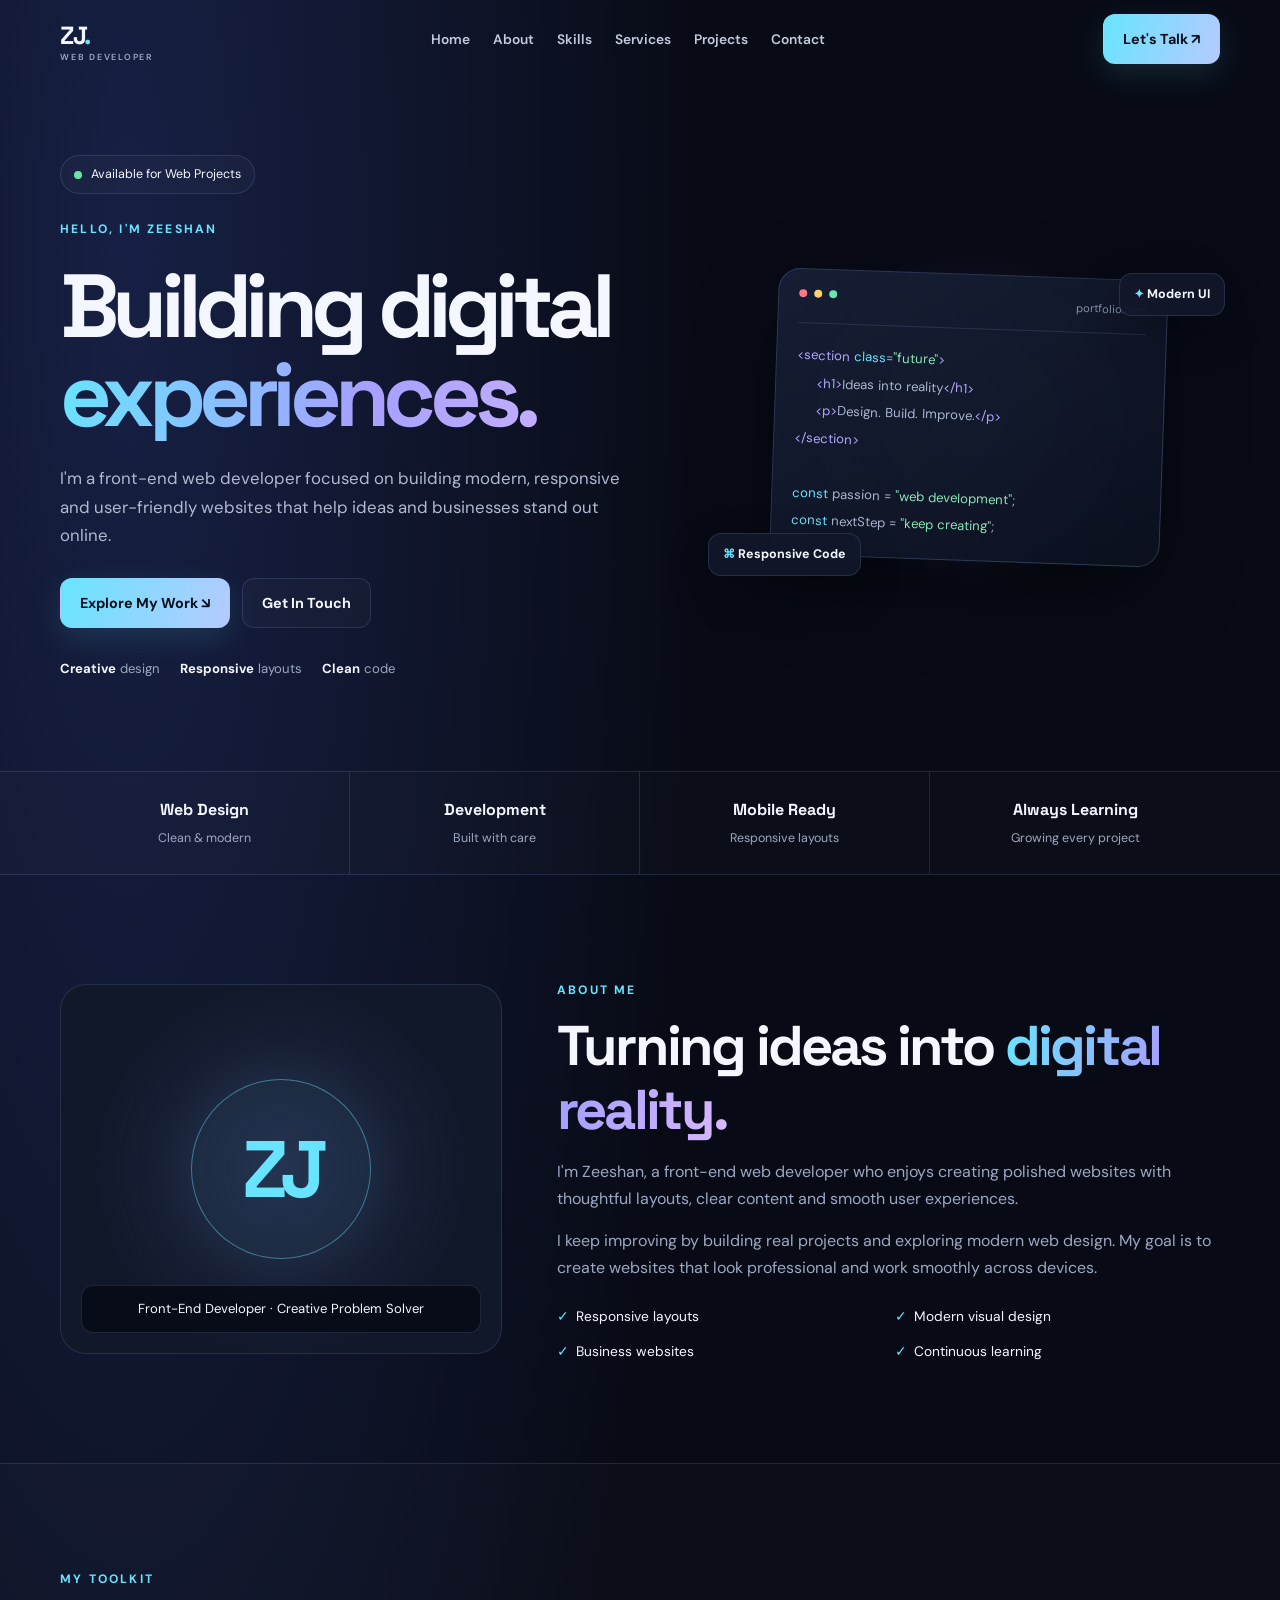
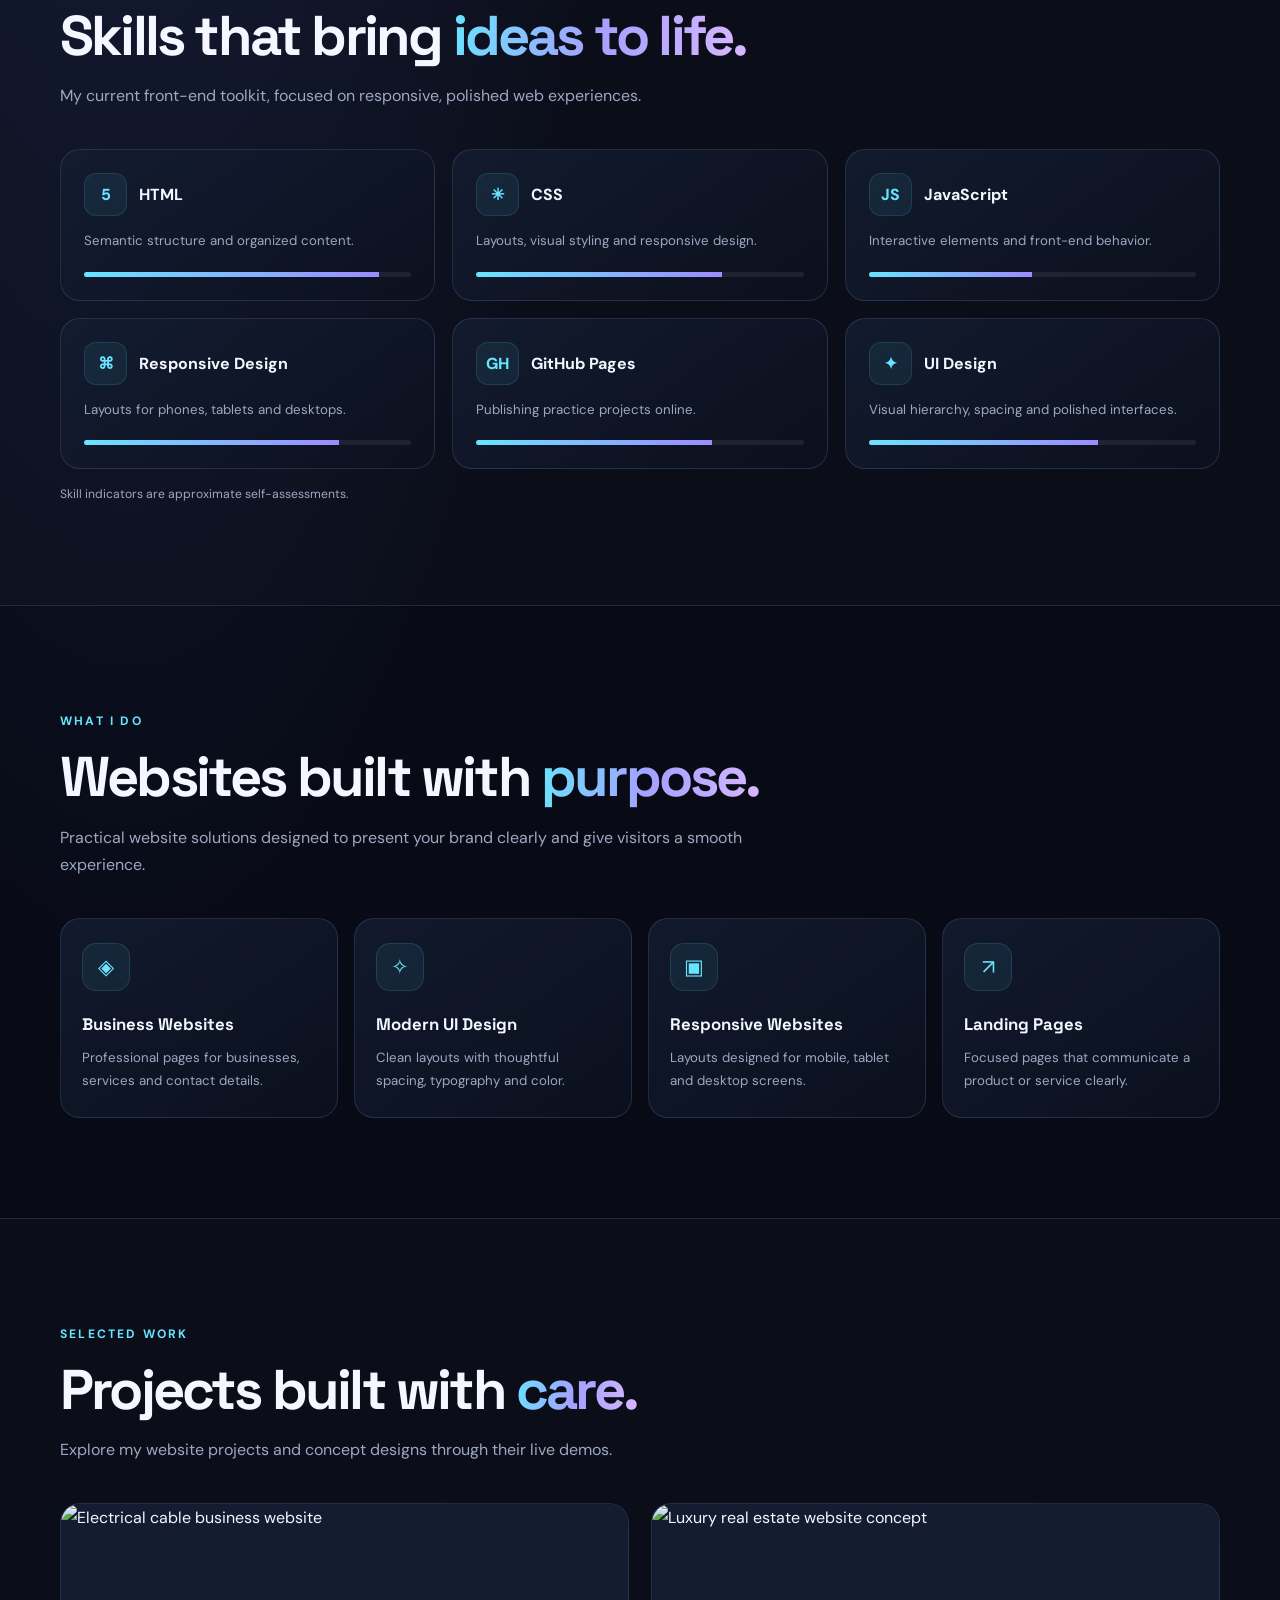
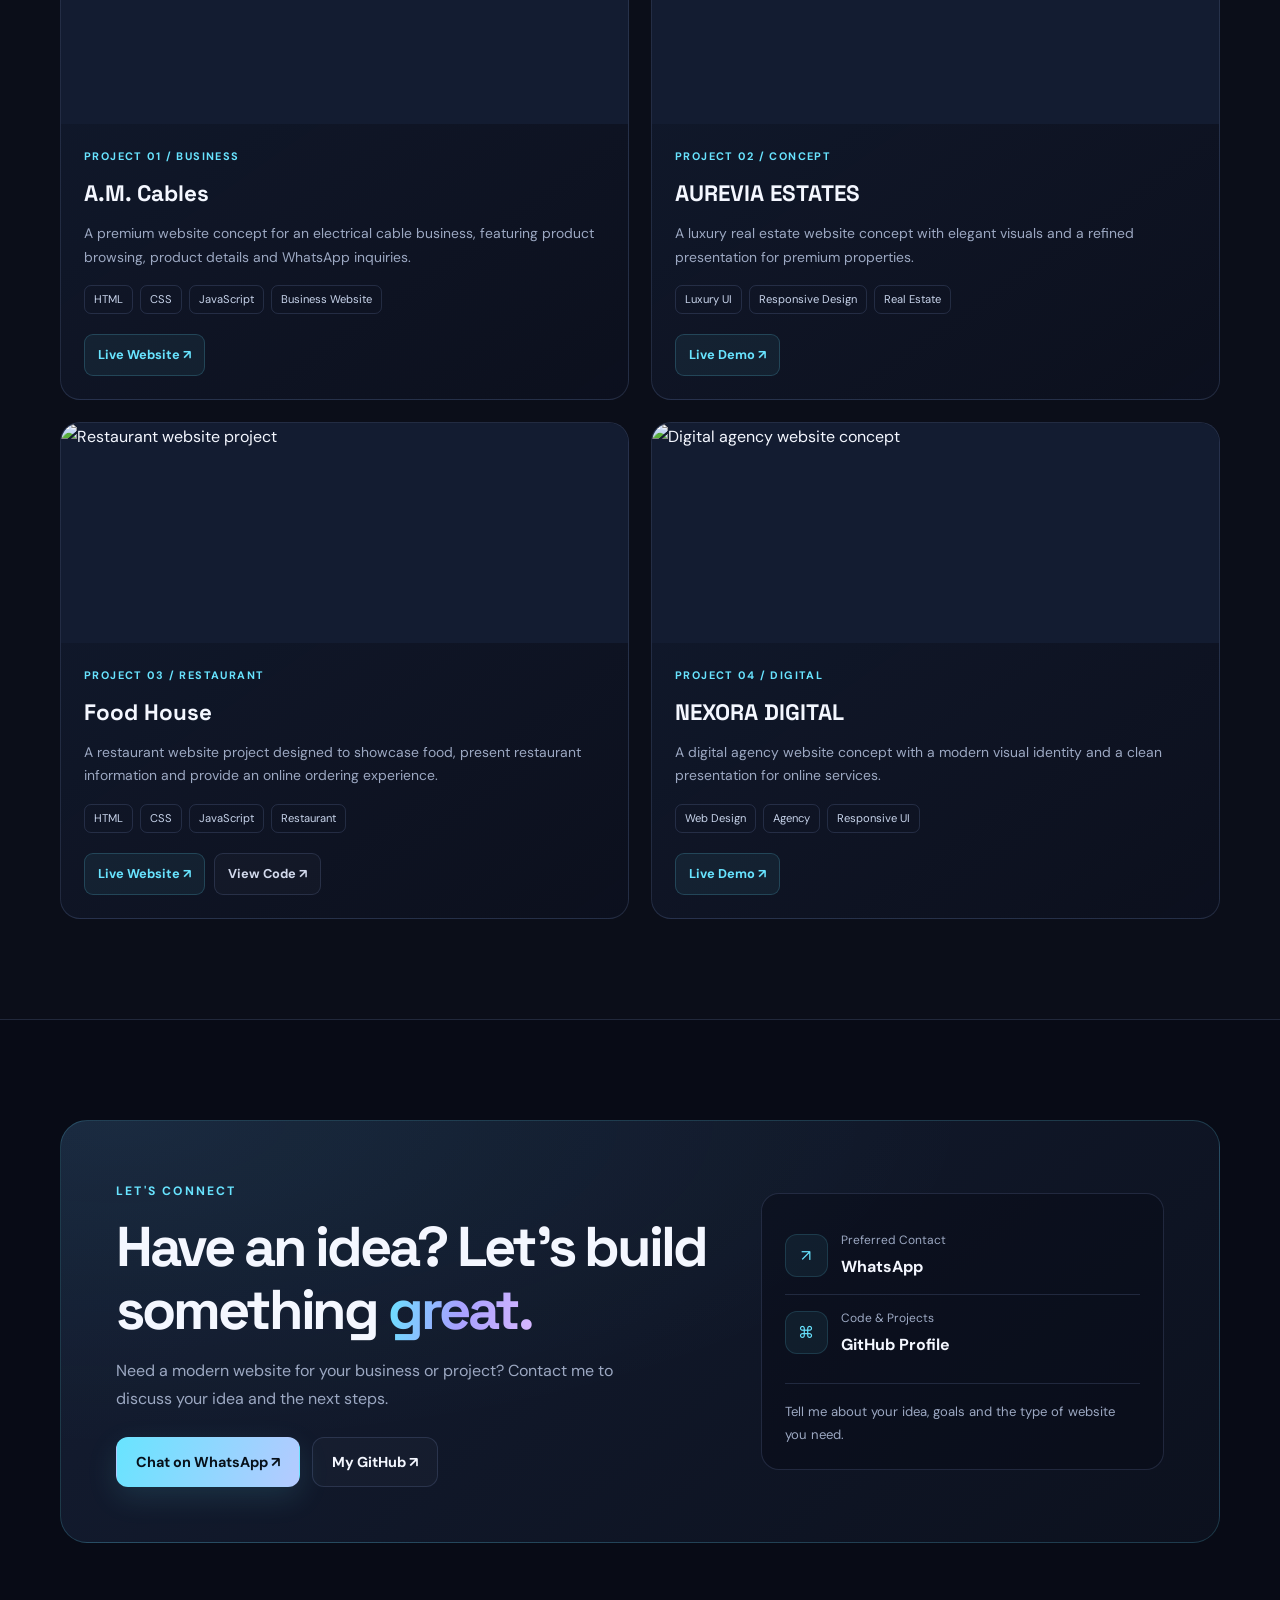
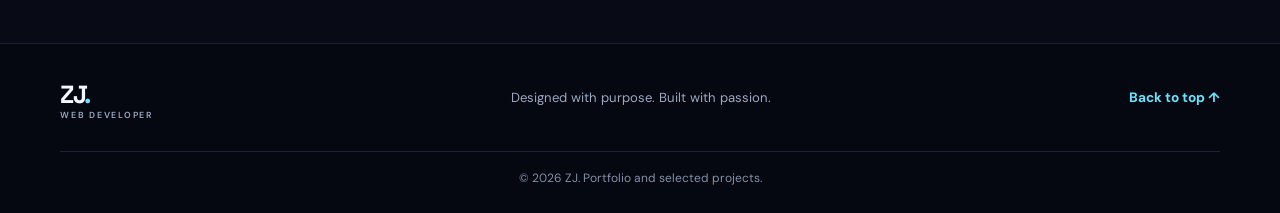
==== commit e7c70f19: "Add files via upload" ====
--- a/index.html
+++ b/index.html
@@ -1,2332 +1,696 @@
 <!DOCTYPE html>
 <html lang="en">
-
 <head>
-    <meta charset="UTF-8">
-    <meta name="viewport" content="width=device-width, initial-scale=1.0">
-
-    <title>ZJ | Web Developer</title>
-
-    <style>
-
-        /* =========================
-           GLOBAL
-        ========================== */
-
-        * {
-            margin: 0;
-            padding: 0;
-            box-sizing: border-box;
-            scroll-behavior: smooth;
-        }
-
-        body {
-            font-family: Arial, Helvetica, sans-serif;
-            background: #0f172a;
-            color: #e2e8f0;
-            line-height: 1.6;
-            overflow-x: hidden;
-        }
-
-        a {
-            text-decoration: none;
-            color: inherit;
-        }
-
-        .container {
-            width: 90%;
-            max-width: 1150px;
-            margin: auto;
-        }
-
-
-        /* =========================
-           NAVBAR
-        ========================== */
-
-        nav {
-            position: sticky;
-            top: 0;
-            z-index: 1000;
-
-            background: rgba(15, 23, 42, 0.90);
-            backdrop-filter: blur(14px);
-
-            border-bottom: 1px solid #1e293b;
-        }
-
-        .nav-container {
-            max-width: 1150px;
-            width: 90%;
-            min-height: 70px;
-            margin: auto;
-
-            display: flex;
-            align-items: center;
-            justify-content: space-between;
-        }
-
-        .logo {
-            font-size: 25px;
-            font-weight: bold;
-            color: #38bdf8;
-
-            text-shadow:
-                0 0 15px rgba(56, 189, 248, 0.5);
-        }
-
-        .nav-links {
-            display: flex;
-            gap: 28px;
-            list-style: none;
-        }
-
-        .nav-links a {
-            position: relative;
-
-            color: #cbd5e1;
-            font-size: 15px;
-
-            transition: 0.3s;
-        }
-
-        .nav-links a:hover {
-            color: #38bdf8;
-        }
-
-        .nav-links a::after {
-            content: "";
-
-            position: absolute;
-            left: 0;
-            bottom: -6px;
-
-            width: 0;
-            height: 2px;
-
-            background: #38bdf8;
-
-            transition: 0.3s;
-        }
-
-        .nav-links a:hover::after {
-            width: 100%;
-        }
-
-
-        /* =========================
-           HERO
-        ========================== */
-
-        #home {
-            min-height: 90vh;
-
-            display: flex;
-            align-items: center;
-position: relative;
-overflow: hidden;
-
-            background:
-                radial-gradient(
-                    circle at top right,
-                    #164e63 0%,
-                    transparent 35%
-                ),
-                radial-gradient(
-                    circle at bottom left,
-                    #172554 0%,
-                    transparent 35%
-                ),
-                #0f172a;
-        }
-#home::before {
-    content: "";
-    position: absolute;
-    width: 350px;
-    height: 350px;
-    top: 10%;
-    right: 5%;
-    background: rgba(56, 189, 248, 0.10);
-    border-radius: 50%;
-    filter: blur(80px);
-    pointer-events: none;
-}
-
-        .hero {
-            max-width: 850px;
-            animation: heroFade 1s ease;
-            position: relative;
-            z-index: 2;
-        }
-
-        @keyframes heroFade {
-            from {
-                opacity: 0;
-                transform: translateY(30px);
-            }
-
-            to {
-                opacity: 1;
-                transform: translateY(0);
-            }
-        }
-
-        .hero-small {
-            color: #38bdf8;
-            font-size: 17px;
-            font-weight: bold;
-            letter-spacing: 2px;
-            margin-bottom: 12px;
-        }
-
-        .hero-badge {
-            display: inline-block;
-
-            margin-bottom: 20px;
-
-            padding: 7px 14px;
-
-            border: 1px solid rgba(56, 189, 248, 0.35);
-
-            border-radius: 30px;
-
-            color: #7dd3fc;
-
-            background: rgba(56, 189, 248, 0.08);
-
-            font-size: 13px;
-
-            box-shadow:
-                0 0 20px rgba(56, 189, 248, 0.08);
-        }
-
-        .hero-badge::first-letter {
-            color: #22c55e;
-        }
-
-        .hero h1 {
-            font-size: clamp(45px, 7vw, 78px);
-            line-height: 1.05;
-
-            margin-bottom: 22px;
-
-            color: white;
-        }
-
-        .hero h1 span {
-            color: #38bdf8;
-
-            text-shadow:
-                0 0 25px rgba(56, 189, 248, 0.25);
-        }
-
-        .hero p {
-            max-width: 680px;
-
-            color: #94a3b8;
-
-            font-size: 19px;
-
-            margin-bottom: 30px;
-        }
-
-        .hero-buttons {
-            display: flex;
-            gap: 15px;
-            flex-wrap: wrap;
-        }
-
-        .btn {
-            display: inline-block;
-
-            padding: 13px 24px;
-
-            border-radius: 8px;
-
-            font-weight: bold;
-
-            transition: 0.3s;
-        }
-
-        .btn-primary {
-            background: #38bdf8;
-            color: #082f49;
-        }
-
-        .btn-primary:hover {
-            transform: translateY(-4px);
-
-            box-shadow:
-                0 12px 30px rgba(56, 189, 248, 0.35);
-
-            filter: brightness(1.08);
-        }
-
-        .btn-outline {
-            border: 1px solid #38bdf8;
-            color: #38bdf8;
-        }
-
-        .btn-outline:hover {
-            background: #38bdf8;
-            color: #082f49;
-
-            transform: translateY(-4px);
-        }
+<meta charset="UTF-8">
+<meta name="viewport" content="width=device-width, initial-scale=1.0">
+<meta name="theme-color" content="#080b16">
+<meta name="description" content="ZJ — Front-End Web Developer creating modern, responsive and premium websites.">
+<title>ZJ | Front-End Web Developer</title>
+
+<link rel="preconnect" href="https://fonts.googleapis.com">
+<link href="https://fonts.googleapis.com/css2?family=DM+Sans:wght@400;500;600;700&family=Space+Grotesk:wght@400;500;600;700&display=swap" rel="stylesheet">
+
+<style>
+:root {
+  --bg: #080b16;
+  --panel: #11182a;
+  --text: #f4f7ff;
+  --muted: #9ca8c2;
+  --cyan: #68e4ff;
+  --violet: #9d8bff;
+  --line: rgba(164,190,255,.15);
+}
+* { box-sizing:border-box; margin:0; padding:0; }
+html { scroll-behavior:smooth; scroll-padding-top:90px; }
+body {
+  background:radial-gradient(ellipse at 10% 5%,#172044 0%,transparent 35%),var(--bg);
+  color:var(--text);
+  font-family:"DM Sans",sans-serif;
+  line-height:1.7;
+  overflow-x:hidden;
+}
+a { color:inherit; text-decoration:none; }
+button { font:inherit; }
+.container { width:min(1160px,calc(100% - 40px)); margin:auto; }
+.section { padding:100px 0; }
+h1,h2,h3,.brand { font-family:"Space Grotesk",sans-serif; }
+.gradient {
+  background:linear-gradient(100deg,var(--cyan),#a6a0ff,#d8b8ff);
+  -webkit-background-clip:text;
+  background-clip:text;
+  color:transparent;
+}
+.eyebrow {
+  color:var(--cyan); text-transform:uppercase;
+  font-size:.76rem; font-weight:700; letter-spacing:.18em;
+}
+.section-heading { max-width:700px; margin-bottom:40px; }
+.section-heading h2 {
+  margin-top:12px; font-size:clamp(2.1rem,5vw,3.5rem);
+  line-height:1.15; letter-spacing:-.05em;
+}
+.section-heading p { margin-top:14px; color:var(--muted); }
 .btn {
-    position: relative;
-    overflow: hidden;
-    transition: 0.3s ease;
-}
-
-.btn:hover {
-    transform: translateY(-4px);
-    box-shadow: 0 12px 30px rgba(56, 189, 248, 0.20);
-}
-
-.btn::before {
-    content: "";
-    position: absolute;
-    top: 0;
-    left: -100%;
-    width: 100%;
-    height: 100%;
-    background: rgba(255, 255, 255, 0.08);
-    transition: 0.4s ease;
-}
-
-.btn:hover::before {
-    left: 100%;
-}
-
-        /* =========================
-           SECTIONS
-        ========================== */
-
-        section {
-            padding: 90px 0;
-        }
-
-        .section-title {
-            text-align: center;
-            margin-bottom: 55px;
-        }
-
-        .section-title span {
-            color: #38bdf8;
-            font-size: 14px;
-            font-weight: bold;
-            letter-spacing: 2px;
-        }
-
-        .section-title h2 {
-            font-size: 38px;
-            color: white;
-            margin-top: 8px;
-        }
-
-        .section-title p {
-            color: #94a3b8;
-            margin-top: 10px;
-        }
-
-
-        /* =========================
-           ABOUT
-        ========================== */
-
-      .about-grid {
-    display: grid;
-    grid-template-columns: 1fr 1fr;
-    gap: 50px;
-    align-items: center;
-    padding: 35px;
-    border: 1px solid rgba(56, 189, 248, 0.12);
-    border-radius: 24px;
-    background: linear-gradient(
-        145deg,
-        rgba(30, 41, 59, 0.55),
-        rgba(15, 23, 42, 0.35)
+  display:inline-flex; align-items:center; justify-content:center; gap:9px;
+  padding:12px 19px; border:1px solid transparent; border-radius:12px;
+  font-weight:700; font-size:.9rem; transition:.25s;
+}
+.btn:hover { transform:translateY(-3px); }
+.btn-primary {
+  color:#07101a; background:linear-gradient(110deg,var(--cyan),#b5caff);
+  box-shadow:0 10px 30px #68e4ff20;
+}
+.btn-outline { border-color:var(--line); background:#ffffff06; }
+.btn-outline:hover { border-color:var(--cyan); }
+
+/* NAVIGATION */
+.site-header {
+  position:fixed; top:0; left:0; width:100%; z-index:1000;
+  transition:.25s;
+}
+.site-header.scrolled {
+  background:#080b16e8; backdrop-filter:blur(16px);
+  border-bottom:1px solid var(--line);
+}
+.nav-wrap {
+  min-height:78px; display:flex; align-items:center;
+  justify-content:space-between; gap:22px;
+}
+.brand { font-size:1.55rem; font-weight:700; letter-spacing:-.06em; }
+.brand span { color:var(--cyan); }
+.brand small {
+  display:block; margin-top:-7px; color:var(--muted);
+  font:600 .55rem "DM Sans",sans-serif; letter-spacing:.2em;
+}
+.nav-links { display:flex; align-items:center; gap:23px; list-style:none; }
+.nav-links a { color:#c2cbe0; font-size:.86rem; font-weight:600; }
+.nav-links a:hover { color:var(--cyan); }
+.menu-toggle {
+  display:none; width:43px; height:43px; border:1px solid var(--line);
+  background:var(--panel); color:white; border-radius:11px; cursor:pointer;
+}
+
+/* HERO */
+.hero { min-height:740px; padding:155px 0 90px; display:flex; align-items:center; }
+.hero-grid { display:grid; grid-template-columns:1.1fr .9fr; align-items:center; gap:45px; }
+.availability {
+  display:inline-flex; align-items:center; gap:9px; padding:8px 13px;
+  border:1px solid var(--line); border-radius:30px;
+  background:#ffffff06; font-size:.78rem;
+}
+.status-dot { width:8px; height:8px; border-radius:50%; background:#68e7a5; }
+.hero h1 {
+  margin-top:22px; font-size:clamp(3.2rem,7vw,5.7rem);
+  line-height:1; letter-spacing:-.075em;
+}
+.hero h1 span { display:block; }
+.hero-lead { max-width:580px; margin-top:23px; color:#b0bad0; font-size:1.05rem; }
+.hero-actions { display:flex; flex-wrap:wrap; gap:12px; margin-top:28px; }
+.hero-meta { display:flex; flex-wrap:wrap; gap:20px; margin-top:30px; color:var(--muted); font-size:.82rem; }
+.hero-meta strong { color:var(--text); }
+.hero-art {
+  min-height:400px; position:relative; display:grid; place-items:center;
+}
+.orb {
+  position:absolute; width:340px; max-width:90%; aspect-ratio:1;
+  border-radius:50%; background:radial-gradient(circle,#68e4ff30,#9d8bff14 45%,transparent 70%);
+  animation:float 6s ease-in-out infinite;
+}
+.code-window {
+  position:relative; width:min(390px,100%); padding:20px;
+  border:1px solid #a0bcff35; border-radius:22px;
+  background:linear-gradient(145deg,#172037ed,#0c111fed);
+  box-shadow:0 30px 80px #0006; transform:rotate(2deg);
+}
+.window-top { display:flex; gap:7px; padding-bottom:14px; border-bottom:1px solid var(--line); }
+.dot { width:8px; height:8px; border-radius:50%; background:#ff778b; }
+.dot:nth-child(2) { background:#ffd16d; }
+.dot:nth-child(3) { background:#6de6ad; }
+.window-title { margin-left:auto; color:#8390ad; font-size:.7rem; }
+.code-lines { padding-top:18px; color:#aab7d0; font-size:.82rem; line-height:2.1; }
+.purple { color:#b5a5ff; }
+.blue { color:var(--cyan); }
+.green { color:#8de5ba; }
+.indent { padding-left:20px; }
+.float-chip {
+  position:absolute; padding:10px 14px; border:1px solid var(--line);
+  background:#11182af0; border-radius:13px; box-shadow:0 15px 40px #0004;
+  font-size:.78rem; font-weight:700;
+}
+.float-chip span { color:var(--cyan); }
+.chip-one { top:55px; right:-5px; }
+.chip-two { bottom:42px; left:-10px; }
+@keyframes float { 50% { transform:translateY(-12px); } }
+
+/* QUICK FACTS */
+.trust-strip { border-block:1px solid var(--line); background:#ffffff03; }
+.trust-grid { display:grid; grid-template-columns:repeat(4,1fr); }
+.trust-item { padding:24px 12px; text-align:center; border-right:1px solid var(--line); }
+.trust-item:last-child { border-right:0; }
+.trust-item strong { display:block; font-family:"Space Grotesk"; }
+.trust-item span { color:var(--muted); font-size:.78rem; }
+
+/* ABOUT */
+.about-grid { display:grid; grid-template-columns:.8fr 1.2fr; align-items:center; gap:55px; }
+.about-visual {
+  min-height:370px; display:grid; place-items:center; position:relative;
+  border:1px solid var(--line); border-radius:26px; overflow:hidden;
+  background:radial-gradient(circle,#35416b75,transparent 65%),var(--panel);
+}
+.avatar {
+  width:180px; aspect-ratio:1; display:grid; place-items:center; border-radius:50%;
+  font:700 5rem "Space Grotesk"; letter-spacing:-.1em; color:var(--cyan);
+  border:1px solid #68e4ff70; background:#68e4ff0c;
+  box-shadow:0 0 60px #68e4ff18;
+}
+.about-badge {
+  position:absolute; bottom:20px; left:20px; right:20px; padding:12px;
+  text-align:center; background:#080b16dd; border:1px solid var(--line);
+  border-radius:12px; font-size:.82rem;
+}
+.about-copy h3 { margin-top:12px; font-size:clamp(1.7rem,3vw,2.3rem); line-height:1.25; }
+.about-copy p { margin-top:15px; color:var(--muted); }
+.about-points { display:grid; grid-template-columns:repeat(2,1fr); gap:12px; margin-top:23px; }
+.about-point { font-size:.86rem; }
+.check { color:var(--cyan); margin-right:7px; }
+
+/* SKILLS */
+.skills-grid { display:grid; grid-template-columns:repeat(3,1fr); gap:17px; }
+.skill-card,.service-card,.project-card {
+  border:1px solid var(--line); border-radius:20px;
+  background:linear-gradient(145deg,#141d32d6,#0c111fcc);
+  transition:transform .28s,border-color .28s,box-shadow .28s;
+}
+.skill-card { padding:23px; }
+.skill-card:hover,.service-card:hover,.project-card:hover {
+  transform:translateY(-5px); border-color:#68e4ff60;
+  box-shadow:0 18px 45px #0003;
+}
+.skill-top { display:flex; align-items:center; gap:12px; }
+.skill-icon {
+  width:43px; height:43px; display:grid; place-items:center;
+  border-radius:12px; color:var(--cyan); background:#68e4ff12;
+  border:1px solid #68e4ff20; font-weight:800;
+}
+.skill-card p { margin-top:14px; color:var(--muted); font-size:.83rem; }
+.skill-track { height:5px; margin-top:19px; border-radius:20px; background:#ffffff12; overflow:hidden; }
+.skill-track span { display:block; height:100%; background:linear-gradient(90deg,var(--cyan),var(--violet)); }
+
+/* SERVICES */
+.services-grid { display:grid; grid-template-columns:repeat(4,1fr); gap:16px; }
+.service-card { padding:24px 21px; }
+.service-icon {
+  width:48px; height:48px; display:grid; place-items:center;
+  border-radius:14px; color:var(--cyan); background:#68e4ff12;
+  border:1px solid #68e4ff22; font-size:1.3rem;
+}
+.service-card h3 { margin-top:19px; font-size:1.05rem; }
+.service-card p { margin-top:9px; color:var(--muted); font-size:.83rem; }
+
+/* PROJECTS */
+.projects-grid { display:grid; grid-template-columns:repeat(2,minmax(0,1fr)); gap:22px; }
+.project-card { overflow:hidden; display:flex; flex-direction:column; }
+.project-image-wrap { height:220px; overflow:hidden; background:#131c31; }
+.project-image { width:100%; height:100%; object-fit:cover; transition:transform .5s; }
+.project-card:hover .project-image { transform:scale(1.04); }
+.project-content { padding:23px; display:flex; flex-direction:column; flex:1; }
+.project-number { color:var(--cyan); font-size:.68rem; font-weight:700; letter-spacing:.13em; }
+.project-card h3 { margin-top:9px; font-size:1.4rem; }
+.project-card p { margin-top:9px; color:var(--muted); font-size:.87rem; }
+.project-tags { display:flex; flex-wrap:wrap; gap:7px; margin-top:16px; }
+.project-tags span { padding:4px 9px; border:1px solid var(--line); border-radius:7px; color:#c7d3ea; font-size:.7rem; }
+.project-actions { display:flex; flex-wrap:wrap; gap:9px; margin-top:auto; padding-top:20px; }
+.project-btn {
+  display:inline-flex; align-items:center; justify-content:center;
+  padding:9px 13px; border-radius:9px; color:var(--cyan);
+  background:#68e4ff10; border:1px solid #68e4ff30; font-size:.8rem; font-weight:700;
+}
+.project-btn:hover { background:#68e4ff20; }
+.secondary-btn { color:#d2d9ec; background:#ffffff06; border-color:var(--line); }
+</style>
+</head>
+
+<body>
+<header class="site-header" id="siteHeader">
+  <div class="container nav-wrap">
+    <a class="brand" href="#home">ZJ<span>.</span><small>WEB DEVELOPER</small></a>
+    <button class="menu-toggle" id="menuToggle" aria-label="Open menu" aria-expanded="false">☰</button>
+    <ul class="nav-links" id="navLinks">
+      <li><a href="#home">Home</a></li>
+      <li><a href="#about">About</a></li>
+      <li><a href="#skills">Skills</a></li>
+      <li><a href="#services">Services</a></li>
+      <li><a href="#projects">Projects</a></li>
+      <li><a href="#contact">Contact</a></li>
+    </ul>
+    <a class="btn btn-primary nav-cta" href="#contact">Let's Talk ↗</a>
+  </div>
+</header>
+
+<main>
+<section class="hero" id="home">
+  <div class="container hero-grid">
+    <div>
+      <div class="availability"><span class="status-dot"></span> Available for Web Projects</div>
+      <p class="eyebrow" style="margin-top:25px">Hello, I'm Zeeshan</p>
+      <h1>Building digital <span class="gradient">experiences.</span></h1>
+      <p class="hero-lead">I'm a front-end web developer focused on building modern, responsive and user-friendly websites that help ideas and businesses stand out online.</p>
+      <div class="hero-actions">
+        <a class="btn btn-primary" href="#projects">Explore My Work ↘</a>
+        <a class="btn btn-outline" href="#contact">Get In Touch</a>
+      </div>
+      <div class="hero-meta"><span><strong>Creative</strong> design</span><span><strong>Responsive</strong> layouts</span><span><strong>Clean</strong> code</span></div>
+    </div>
+    <div class="hero-art">
+      <div class="orb"></div>
+      <div class="code-window">
+        <div class="window-top"><span class="dot"></span><span class="dot"></span><span class="dot"></span><span class="window-title">portfolio.html</span></div>
+        <div class="code-lines">
+          <div><span class="purple">&lt;section</span> <span class="blue">class</span>=<span class="green">"future"</span><span class="purple">&gt;</span></div>
+          <div class="indent"><span class="purple">&lt;h1&gt;</span>Ideas into reality<span class="purple">&lt;/h1&gt;</span></div>
+          <div class="indent"><span class="purple">&lt;p&gt;</span>Design. Build. Improve.<span class="purple">&lt;/p&gt;</span></div>
+          <div><span class="purple">&lt;/section&gt;</span></div><br>
+          <div><span class="blue">const</span> passion = <span class="green">"web development"</span>;</div>
+          <div><span class="blue">const</span> nextStep = <span class="green">"keep creating"</span>;</div>
+        </div>
+      </div>
+      <div class="float-chip chip-one"><span>✦</span> Modern UI</div>
+      <div class="float-chip chip-two"><span>⌘</span> Responsive Code</div>
+    </div>
+  </div>
+</section>
+
+<div class="trust-strip">
+  <div class="container trust-grid">
+    <div class="trust-item"><strong>Web Design</strong><span>Clean & modern</span></div>
+    <div class="trust-item"><strong>Development</strong><span>Built with care</span></div>
+    <div class="trust-item"><strong>Mobile Ready</strong><span>Responsive layouts</span></div>
+    <div class="trust-item"><strong>Always Learning</strong><span>Growing every project</span></div>
+  </div>
+</div>
+
+<section class="section" id="about">
+  <div class="container about-grid">
+    <div class="about-visual reveal">
+      <div class="avatar">ZJ</div>
+      <div class="about-badge">Front-End Developer · Creative Problem Solver</div>
+    </div>
+    <div class="about-copy reveal">
+      <div class="section-heading" style="margin-bottom:0">
+        <span class="eyebrow">About Me</span>
+        <h2>Turning ideas into <span class="gradient">digital reality.</span></h2>
+      </div>
+      <p>I'm Zeeshan, a front-end web developer who enjoys creating polished websites with thoughtful layouts, clear content and smooth user experiences.</p>
+      <p>I keep improving by building real projects and exploring modern web design. My goal is to create websites that look professional and work smoothly across devices.</p>
+      <div class="about-points">
+        <div class="about-point"><span class="check">✓</span>Responsive layouts</div>
+        <div class="about-point"><span class="check">✓</span>Modern visual design</div>
+        <div class="about-point"><span class="check">✓</span>Business websites</div>
+        <div class="about-point"><span class="check">✓</span>Continuous learning</div>
+      </div>
+    </div>
+  </div>
+</section>
+
+<section class="section" id="skills" style="background:#ffffff03;border-block:1px solid var(--line)">
+  <div class="container">
+    <div class="section-heading reveal">
+      <span class="eyebrow">My Toolkit</span>
+      <h2>Skills that bring <span class="gradient">ideas to life.</span></h2>
+      <p>My current front-end toolkit, focused on responsive, polished web experiences.</p>
+    </div>
+    <div class="skills-grid">
+      <article class="skill-card reveal"><div class="skill-top"><div class="skill-icon">5</div><strong>HTML</strong></div><p>Semantic structure and organized content.</p><div class="skill-track"><span style="width:90%"></span></div></article>
+      <article class="skill-card reveal"><div class="skill-top"><div class="skill-icon">✳</div><strong>CSS</strong></div><p>Layouts, visual styling and responsive design.</p><div class="skill-track"><span style="width:75%"></span></div></article>
+      <article class="skill-card reveal"><div class="skill-top"><div class="skill-icon">JS</div><strong>JavaScript</strong></div><p>Interactive elements and front-end behavior.</p><div class="skill-track"><span style="width:50%"></span></div></article>
+      <article class="skill-card reveal"><div class="skill-top"><div class="skill-icon">⌘</div><strong>Responsive Design</strong></div><p>Layouts for phones, tablets and desktops.</p><div class="skill-track"><span style="width:78%"></span></div></article>
+      <article class="skill-card reveal"><div class="skill-top"><div class="skill-icon">GH</div><strong>GitHub Pages</strong></div><p>Publishing practice projects online.</p><div class="skill-track"><span style="width:72%"></span></div></article>
+      <article class="skill-card reveal"><div class="skill-top"><div class="skill-icon">✦</div><strong>UI Design</strong></div><p>Visual hierarchy, spacing and polished interfaces.</p><div class="skill-track"><span style="width:70%"></span></div></article>
+    </div>
+    <p style="margin-top:15px;color:var(--muted);font-size:.76rem">Skill indicators are approximate self-assessments.</p>
+  </div>
+</section>
+
+<section class="section" id="services">
+  <div class="container">
+    <div class="section-heading reveal">
+      <span class="eyebrow">What I Do</span>
+      <h2>Websites built with <span class="gradient">purpose.</span></h2>
+      <p>Practical website solutions designed to present your brand clearly and give visitors a smooth experience.</p>
+    </div>
+    <div class="services-grid">
+      <article class="service-card reveal"><div class="service-icon">◈</div><h3>Business Websites</h3><p>Professional pages for businesses, services and contact details.</p></article>
+      <article class="service-card reveal"><div class="service-icon">✧</div><h3>Modern UI Design</h3><p>Clean layouts with thoughtful spacing, typography and color.</p></article>
+      <article class="service-card reveal"><div class="service-icon">▣</div><h3>Responsive Websites</h3><p>Layouts designed for mobile, tablet and desktop screens.</p></article>
+      <article class="service-card reveal"><div class="service-icon">↗</div><h3>Landing Pages</h3><p>Focused pages that communicate a product or service clearly.</p></article>
+    </div>
+  </div>
+</section>
+
+<section class="section" id="projects" style="background:#ffffff03;border-block:1px solid var(--line)">
+  <div class="container">
+    <div class="section-heading reveal">
+      <span class="eyebrow">Selected Work</span>
+      <h2>Projects built with <span class="gradient">care.</span></h2>
+      <p>Explore my website projects and concept designs through their live demos.</p>
+    </div>
+    <div class="projects-grid">
+          <article class="project-card reveal">
+        <div class="project-image-wrap">
+          <img class="project-image"
+               src="https://images.unsplash.com/photo-1558618666-fcd25c85cd64?auto=format&fit=crop&w=900&q=85"
+               alt="Electrical cable business website"
+               loading="lazy">
+        </div>
+        <div class="project-content">
+          <span class="project-number">PROJECT 01 / BUSINESS</span>
+          <h3>A.M. Cables</h3>
+          <p>A premium website concept for an electrical cable business, featuring product browsing, product details and WhatsApp inquiries.</p>
+          <div class="project-tags">
+            <span>HTML</span><span>CSS</span><span>JavaScript</span><span>Business Website</span>
+          </div>
+          <div class="project-actions">
+            <a class="project-btn" href="https://zj77087-design.github.io/am-cables-ultra-premium/" target="_blank" rel="noopener noreferrer">Live Website ↗</a>
+          </div>
+        </div>
+      </article>
+
+      <article class="project-card reveal">
+        <div class="project-image-wrap">
+          <img class="project-image"
+               src="https://images.unsplash.com/photo-1600607687939-ce8a6c25118c?auto=format&fit=crop&w=900&q=85"
+               alt="Luxury real estate website concept"
+               loading="lazy">
+        </div>
+        <div class="project-content">
+          <span class="project-number">PROJECT 02 / CONCEPT</span>
+          <h3>AUREVIA ESTATES</h3>
+          <p>A luxury real estate website concept with elegant visuals and a refined presentation for premium properties.</p>
+          <div class="project-tags">
+            <span>Luxury UI</span><span>Responsive Design</span><span>Real Estate</span>
+          </div>
+          <div class="project-actions">
+            <a class="project-btn" href="https://zj77087-design.github.io/aurevia-estates/" target="_blank" rel="noopener noreferrer">Live Demo ↗</a>
+          </div>
+        </div>
+      </article>
+
+      <article class="project-card reveal">
+        <div class="project-image-wrap">
+          <img class="project-image"
+               src="https://images.unsplash.com/photo-1555396273-367ea4eb4db5?auto=format&fit=crop&w=900&q=85"
+               alt="Restaurant website project"
+               loading="lazy">
+        </div>
+        <div class="project-content">
+          <span class="project-number">PROJECT 03 / RESTAURANT</span>
+          <h3>Food House</h3>
+          <p>A restaurant website project designed to showcase food, present restaurant information and provide an online ordering experience.</p>
+          <div class="project-tags">
+            <span>HTML</span><span>CSS</span><span>JavaScript</span><span>Restaurant</span>
+          </div>
+          <div class="project-actions">
+            <a class="project-btn" href="https://zj77087-design.github.io/food-house-website/" target="_blank" rel="noopener noreferrer">Live Website ↗</a>
+            <a class="project-btn secondary-btn" href="https://github.com/zj77087-design/food-house-website" target="_blank" rel="noopener noreferrer">View Code ↗</a>
+          </div>
+        </div>
+      </article>
+
+      <article class="project-card reveal">
+        <div class="project-image-wrap">
+          <img class="project-image"
+               src="https://images.unsplash.com/photo-1460925895917-afdab827c52f?auto=format&fit=crop&w=900&q=85"
+               alt="Digital agency website concept"
+               loading="lazy">
+        </div>
+        <div class="project-content">
+          <span class="project-number">PROJECT 04 / DIGITAL</span>
+          <h3>NEXORA DIGITAL</h3>
+          <p>A digital agency website concept with a modern visual identity and a clean presentation for online services.</p>
+          <div class="project-tags">
+            <span>Web Design</span><span>Agency</span><span>Responsive UI</span>
+          </div>
+          <div class="project-actions">
+            <a class="project-btn" href="https://zj77087-design.github.io/nexora-digital/" target="_blank" rel="noopener noreferrer">Live Demo ↗</a>
+          </div>
+        </div>
+      </article>
+    </div>
+  </div>
+</section>
+
+<section class="section" id="contact">
+  <div class="container">
+    <div class="contact-panel reveal">
+      <div class="contact-copy">
+        <span class="eyebrow">Let's Connect</span>
+        <h2>Have an idea? Let's build something <span class="gradient">great.</span></h2>
+        <p>Need a modern website for your business or project? Contact me to discuss your idea and the next steps.</p>
+        <div class="contact-actions">
+          <a class="btn btn-primary"
+             href="https://wa.me/923055078997?text=Hi%20Zeeshan%2C%20I%20want%20to%20discuss%20a%20website%20project."
+             target="_blank" rel="noopener noreferrer">Chat on WhatsApp ↗</a>
+          <a class="btn btn-outline"
+             href="https://github.com/zj77087-design"
+             target="_blank" rel="noopener noreferrer">My GitHub ↗</a>
+        </div>
+      </div>
+      <div class="contact-side">
+        <div class="contact-detail">
+          <span class="contact-symbol">↗</span>
+          <div><small>Preferred Contact</small><strong>WhatsApp</strong></div>
+        </div>
+        <div class="contact-detail">
+          <span class="contact-symbol">⌘</span>
+          <div><small>Code & Projects</small><strong>GitHub Profile</strong></div>
+        </div>
+        <div class="contact-note">Tell me about your idea, goals and the type of website you need.</div>
+      </div>
+    </div>
+  </div>
+</section>
+</main>
+
+<footer class="site-footer">
+  <div class="container footer-inner">
+    <a class="brand" href="#home">ZJ<span>.</span><small>WEB DEVELOPER</small></a>
+    <p>Designed with purpose. Built with passion.</p>
+    <a class="back-top" href="#home">Back to top ↑</a>
+  </div>
+  <div class="container copyright">
+    © <span id="currentYear">2026</span> ZJ. Portfolio and selected projects.
+  </div>
+</footer>
+
+<style>
+/* CONTACT */
+.contact-panel {
+  display:grid; grid-template-columns:1.2fr .8fr; gap:40px;
+  padding:clamp(25px,5vw,55px); border:1px solid #68e4ff30;
+  border-radius:27px;
+  background:radial-gradient(ellipse at 5% 0%,#68e4ff12,transparent 55%),
+             linear-gradient(140deg,#141d32,#0c111e);
+}
+.contact-copy h2 {
+  margin-top:13px; max-width:650px;
+  font:700 clamp(2.1rem,5vw,3.5rem)/1.12 "Space Grotesk",sans-serif;
+  letter-spacing:-.055em;
+}
+.contact-copy p { max-width:530px; margin-top:16px; color:var(--muted); }
+.contact-actions { display:flex; flex-wrap:wrap; gap:12px; margin-top:25px; }
+.contact-side {
+  align-self:center; padding:23px; border:1px solid var(--line);
+  border-radius:18px; background:#080b1670;
+}
+.contact-detail { display:flex; align-items:center; gap:13px; padding:13px 0; }
+.contact-detail + .contact-detail { border-top:1px solid var(--line); }
+.contact-symbol {
+  display:grid; place-items:center; width:43px; height:43px;
+  border:1px solid #68e4ff25; background:#68e4ff10;
+  color:var(--cyan); border-radius:12px;
+}
+.contact-detail small { display:block; color:var(--muted); font-size:.75rem; }
+.contact-detail strong { display:block; margin-top:3px; }
+.contact-note {
+  margin-top:12px; padding-top:17px; border-top:1px solid var(--line);
+  color:var(--muted); font-size:.82rem;
+}
+
+/* FOOTER */
+.site-footer { border-top:1px solid var(--line); background:#060811; }
+.footer-inner {
+  display:flex; align-items:center; justify-content:space-between;
+  gap:20px; padding:30px 0;
+}
+.footer-inner p { color:var(--muted); font-size:.82rem; }
+.back-top { color:var(--cyan); font-size:.85rem; font-weight:700; }
+.copyright {
+  padding:16px 0 24px; border-top:1px solid var(--line);
+  color:#8390a8; text-align:center; font-size:.75rem;
+}
+
+/* REVEAL ANIMATIONS */
+.reveal { opacity:0; transform:translateY(18px); transition:opacity .65s,transform .65s; }
+.reveal.show { opacity:1; transform:translateY(0); }
+
+/* RESPONSIVE */
+@media (max-width:1000px) {
+  .nav-links { gap:14px; }
+  .nav-links a { font-size:.8rem; }
+  .nav-cta { display:none; }
+  .hero-grid { gap:25px; }
+  .services-grid { grid-template-columns:repeat(2,1fr); }
+  .about-grid { gap:30px; }
+}
+@media (max-width:760px) {
+  .container { width:min(100% - 32px,600px); }
+  .section { padding:76px 0; }
+  .nav-wrap { min-height:70px; }
+  .menu-toggle { display:block; margin-left:auto; font-size:1.2rem; }
+  .nav-links {
+    display:none; position:absolute; top:70px; left:16px; right:16px;
+    padding:13px; flex-direction:column; align-items:stretch; gap:0;
+    background:#101729f7; backdrop-filter:blur(18px);
+    border:1px solid var(--line); border-radius:15px;
+    box-shadow:0 20px 45px #0007;
+  }
+  .nav-links.open { display:flex; }
+  .nav-links li a { display:block; padding:12px; border-radius:8px; font-size:.9rem; }
+  .nav-links li a:hover { background:#68e4ff0c; }
+  .hero { min-height:auto; padding:130px 0 65px; }
+  .hero-grid { grid-template-columns:1fr; }
+  .hero h1 { font-size:clamp(3.15rem,12vw,5rem); }
+  .hero-art { min-height:340px; margin-top:8px; }
+  .code-window { width:min(360px,90%); }
+  .chip-one { right:0; }
+  .chip-two { left:0; }
+  .trust-grid { grid-template-columns:repeat(2,1fr); }
+  .trust-item:nth-child(2) { border-right:0; }
+  .trust-item:nth-child(-n+2) { border-bottom:1px solid var(--line); }
+  .about-grid { grid-template-columns:1fr; }
+  .about-visual { min-height:300px; }
+  .skills-grid { grid-template-columns:repeat(2,minmax(0,1fr)); }
+  .projects-grid { grid-template-columns:1fr; }
+  .project-image-wrap { height:230px; }
+  .contact-panel { grid-template-columns:1fr; gap:24px; }
+  .footer-inner { flex-wrap:wrap; }
+}
+@media (max-width:420px) {
+  .skills-grid,.services-grid { grid-template-columns:1fr; }
+  .about-points { grid-template-columns:1fr; }
+  .hero-actions .btn,.contact-actions .btn { width:100%; }
+  .hero-meta { gap:12px; }
+  .project-actions .project-btn { flex:1; }
+  .footer-inner { flex-direction:column; align-items:flex-start; }
+}
+@media (prefers-reduced-motion:reduce) {
+  *,*::before,*::after {
+    scroll-behavior:auto !important;
+    animation-duration:.01ms !important;
+    transition-duration:.01ms !important;
+  }
+  .reveal { opacity:1; transform:none; }
+}
+</style>
+<script>
+  // Current year in footer
+  const yearElement = document.getElementById("currentYear");
+
+  if (yearElement) {
+    yearElement.textContent = new Date().getFullYear();
+  }
+
+  // Mobile navigation
+  const menuToggle = document.querySelector(".menu-toggle");
+  const navLinks = document.querySelector(".nav-links");
+
+  if (menuToggle && navLinks) {
+    menuToggle.setAttribute("aria-expanded", "false");
+
+    menuToggle.addEventListener("click", () => {
+      const isOpen = navLinks.classList.toggle("open");
+
+      menuToggle.setAttribute("aria-expanded", String(isOpen));
+      menuToggle.textContent = isOpen ? "✕" : "☰";
+      menuToggle.setAttribute(
+        "aria-label",
+        isOpen ? "Close navigation menu" : "Open navigation menu"
+      );
+    });
+
+    navLinks.querySelectorAll("a").forEach((link) => {
+      link.addEventListener("click", () => {
+        navLinks.classList.remove("open");
+        menuToggle.setAttribute("aria-expanded", "false");
+        menuToggle.textContent = "☰";
+        menuToggle.setAttribute("aria-label", "Open navigation menu");
+      });
+    });
+
+    document.addEventListener("click", (event) => {
+      if (
+        navLinks.classList.contains("open") &&
+        !navLinks.contains(event.target) &&
+        !menuToggle.contains(event.target)
+      ) {
+        navLinks.classList.remove("open");
+        menuToggle.setAttribute("aria-expanded", "false");
+        menuToggle.textContent = "☰";
+      }
+    });
+  }
+
+  // Reveal elements as they enter the screen
+  const revealElements = document.querySelectorAll(".reveal");
+
+  if ("IntersectionObserver" in window) {
+    const revealObserver = new IntersectionObserver(
+      (entries, observer) => {
+        entries.forEach((entry) => {
+          if (entry.isIntersecting) {
+            entry.target.classList.add("show");
+            observer.unobserve(entry.target);
+          }
+        });
+      },
+      {
+        threshold: 0.12
+      }
     );
-    box-shadow: 0 20px 50px rgba(0, 0, 0, 0.18);
-}
-
-    .about-image img {
-    width: 280px;
-    height: 280px;
-
-    object-fit: cover;
-
-    border-radius: 24px;
-
-    border: 2px solid rgba(56, 189, 248, 0.55);
-
-    box-shadow:
-        0 0 30px rgba(56, 189, 248, 0.15),
-        0 20px 45px rgba(0, 0, 0, 0.30);
-
-    transition:
-        transform 0.4s ease,
-        box-shadow 0.4s ease,
-        border-color 0.4s ease;
-}
-.about-image img:hover {
-    transform: scale(1.04);
-
-    box-shadow:
-        0 0 45px rgba(56, 189, 248, 0.28),
-        0 25px 55px rgba(0, 0, 0, 0.35);
-
-    border-color: #38bdf8;
-}
-
-  .about-text {
-    position: relative;
-    padding: 10px 5px;
-}
-
-.about-text h3 {
-    color: #ffffff;
-    font-size: 30px;
-    line-height: 1.25;
-    margin-bottom: 22px;
-    position: relative;
-    padding-left: 18px;
-}
-
-.about-text h3::before {
-    content: "";
-    position: absolute;
-    left: 0;
-    top: 5px;
-    width: 4px;
-    height: 80%;
-    border-radius: 10px;
-    background: #38bdf8;
-    box-shadow: 0 0 15px rgba(56, 189, 248, 0.45);
-}
-
-.about-text p {
-    color: #94a3b8;
-    font-size: 16px;
-    line-height: 1.8;
-    margin-bottom: 16px;
-}
-.about-goal {
-    margin-top: 25px;
-    padding: 20px 22px;
-
-    border: 1px solid rgba(56, 189, 248, 0.18);
-    border-left: 4px solid #38bdf8;
-
-    background: linear-gradient(
-        135deg,
-        rgba(56, 189, 248, 0.08),
-        rgba(15, 23, 42, 0.45)
-    );
-
-    border-radius: 12px;
-
-    box-shadow: 0 12px 30px rgba(0, 0, 0, 0.15);
-
-    transition:
-        transform 0.3s ease,
-        border-color 0.3s ease,
-        box-shadow 0.3s ease;
-}
-
-.about-goal:hover {
-    transform: translateY(-4px);
-
-    border-color: rgba(56, 189, 248, 0.45);
-
-    box-shadow: 0 18px 40px rgba(0, 0, 0, 0.22);
-}
-
-.about-goal strong {
-    display: block;
-    color: #38bdf8;
-    font-size: 17px;
-    margin-bottom: 7px;
-}
-
-.about-goal span {
-    display: block;
-    color: #cbd5e1;
-    line-height: 1.7;
-    font-size: 15px;
-}
-
-.about-goal strong {
-    display: block;
-
-    color: #38bdf8;
-
-    margin-bottom: 5px;
-}
-
-.about-goal span {
-    color: #94a3b8;
-
-    font-size: 14px;
-}
-
-        /* =========================
-           SKILLS
-        ========================== */
-
-       .skills-grid {
-    display: grid;
-    grid-template-columns: repeat(3, 1fr);
-    gap: 24px;
-    align-items: stretch;
-}
-
-        .skill-card {
-    position: relative;
-    overflow: hidden;
-
-    background: linear-gradient(
-        145deg,
-        rgba(30, 41, 59, 0.85),
-        rgba(15, 23, 42, 0.75)
-    );
-
-    border: 1px solid rgba(56, 189, 248, 0.12);
-
-    border-radius: 18px;
-
-    padding: 28px;
-
-    box-shadow: 0 12px 30px rgba(0, 0, 0, 0.18);
-
-    transition:
-        transform 0.35s ease,
-        border-color 0.35s ease,
-        box-shadow 0.35s ease;
-}
-
-.skill-card:hover {
-    transform: translateY(-8px);
-
-    border-color: rgba(56, 189, 248, 0.45);
-
-    box-shadow:
-        0 18px 40px rgba(0, 0, 0, 0.28),
-        0 0 25px rgba(56, 189, 248, 0.08);
-}
-
-        .skill-card:hover {
-            transform: translateY(-8px);
-
-            border-color: #38bdf8;
-
-            box-shadow:
-                0 0 25px rgba(56, 189, 248, 0.15),
-                0 15px 35px rgba(0, 0, 0, 0.25);
-        }
-
-        .skill-card h3 {
-    display: flex;
-    justify-content: space-between;
-    align-items: center;
-
-    color: #ffffff;
-
-    font-size: 20px;
-
-    margin-bottom: 10px;
-}
-
-.skill-percent {
-    color: #38bdf8;
-    font-size: 13px;
-    font-weight: bold;
-
-    padding: 4px 9px;
-
-    border: 1px solid rgba(56, 189, 248, 0.20);
-    border-radius: 20px;
-
-    background: rgba(56, 189, 248, 0.06);
-}
-.skill-percent {
-    color: #38bdf8;
-
-    font-size: 13px;
-
-    font-weight: bold;
-}
-        .skill-card p {
-            color: #94a3b8;
-
-            font-size: 14px;
-        }
-
-        .skill-bar {
-            height: 7px;
-
-            background: #1e293b;
-
-            border-radius: 20px;
-
-            margin-top: 18px;
-
-            overflow: hidden;
-        }
-
-        .skill-progress {
-    height: 100%;
-
-    background: linear-gradient(
-        90deg,
-        #38bdf8,
-        #7dd3fc
-    );
-
-    border-radius: 20px;
-
-    box-shadow:
-        0 0 12px rgba(56, 189, 248, 0.35);
-
-    animation: skillLoad 1.5s ease;
-}
-        @keyframes skillLoad {
-            from {
-                width: 0;
-            }
-        }
-
-
-        /* =========================
-           SERVICES
-        ========================== */
-
-      .services-grid {
-    display: grid;
-
-    grid-template-columns: repeat(3, 1fr);
-
-    gap: 24px;
-
-    align-items: stretch;
-}
-        .service-card {
-    position: relative;
-    overflow: hidden;
-
-    padding: 30px;
-
-    background: linear-gradient(
-        145deg,
-        rgba(30, 41, 59, 0.85),
-        rgba(15, 23, 42, 0.80)
-    );
-
-    border: 1px solid rgba(56, 189, 248, 0.12);
-
-    border-radius: 18px;
-
-    box-shadow: 0 12px 30px rgba(0, 0, 0, 0.18);
-
-    transition:
-        transform 0.35s ease,
-        border-color 0.35s ease,
-        box-shadow 0.35s ease;
-}
-
-.service-card:hover {
-    transform: translateY(-8px);
-
-    border-color: rgba(56, 189, 248, 0.45);
-
-    box-shadow:
-        0 20px 45px rgba(0, 0, 0, 0.28),
-        0 0 25px rgba(56, 189, 248, 0.08);
-}
-        .service-card:hover {
-            transform: translateY(-8px);
-
-            border-color: #38bdf8;
-
-            box-shadow:
-                0 0 30px rgba(56, 189, 248, 0.12);
-        }
-
-        .service-icon {
-            width: 50px;
-            height: 50px;
-
-            display: flex;
-            align-items: center;
-            justify-content: center;
-
-            border-radius: 12px;
-
-            background: rgba(56, 189, 248, 0.10);
-
-            color: #38bdf8;
-
-            font-size: 23px;
-
-            margin-bottom: 18px;
-        }
-
-     .service-card h3 {
-    color: #ffffff;
-
-    font-size: 21px;
-
-    margin-bottom: 12px;
-
-    line-height: 1.3;
-
-    transition: color 0.3s ease;
-}
-
-.service-card:hover h3 {
-    color: #38bdf8;
-}
-      .service-card p {
-    color: #94a3b8;
-
-    font-size: 15px;
-
-    line-height: 1.75;
-
-    margin: 0;
-}
-
-        /* =========================
-           PROJECTS
-        ========================== */
-
-       .projects-grid {
-    display: grid;
-
-    grid-template-columns: repeat(3, 1fr);
-
-    gap: 25px;
-
-    align-items: stretch;
-}
-
-     .project-card {
-    position: relative;
-    overflow: hidden;
-
-    background:
-        linear-gradient(
-            145deg,
-            rgba(17, 28, 50, 0.98),
-            rgba(15, 23, 42, 0.98)
-        );
-
-    border: 1px solid #1e293b;
-    border-radius: 18px;
-
-    padding: 24px;
-min-height: 100%;
-    transition:
-        transform 0.4s ease,
-        border-color 0.4s ease,
-        box-shadow 0.4s ease;
-
-    box-shadow:
-        0 12px 35px rgba(0, 0, 0, 0.22);
-}
-
-.project-card::before {
-    content: "";
-
-    position: absolute;
-    top: 0;
-    left: 0;
-
-    width: 100%;
-    height: 3px;
-
-    background: #38bdf8;
-
-    transform: scaleX(0);
-    transform-origin: left;
-
-    transition: 0.4s ease;
-}
-
-.project-card:hover {
-    transform: translateY(-10px);
-
-    border-color: rgba(56, 189, 248, 0.55);
-
-    box-shadow:
-        0 20px 50px rgba(0, 0, 0, 0.35),
-        0 0 30px rgba(56, 189, 248, 0.10);
-}
-
-.project-card:hover::before {
-    transform: scaleX(1);
-}
-.project-image {
-    width: 100%;
-    height: 230px;
-
-    object-fit: cover;
-    display: block;
-
-    border-radius: 14px;
-    margin-bottom: 22px;
-
-    border: 1px solid #1e293b;
-
-    box-shadow:
-        0 12px 30px rgba(0, 0, 0, 0.28);
-
-    transition:
-        transform 0.5s ease,
-        border-color 0.5s ease,
-        box-shadow 0.5s ease;
-}
-
-.project-card:hover .project-image {
-    transform: scale(1.035);
-
-    border-color: #38bdf8;
-
-    box-shadow:
-        0 0 30px rgba(56, 189, 248, 0.18),
-        0 15px 35px rgba(0, 0, 0, 0.3);
-}
-
-.project-card:hover .project-image {
-    transform: scale(1.02);
-
-    border-color: #38bdf8;
-}
-
-        
-
-        .project-number {
-            color: #38bdf8;
-
-            font-weight: bold;
-
-            font-size: 14px;
-        }
-
-        .project-card h3 {
-            color: white;
-
-            font-size: 25px;
-
-            margin: 12px 0;
-        }
-
-        .project-card p {
-            color: #94a3b8;
-
-            margin-bottom: 20px;
-        }
-.project-card .project-btn {
-    margin-top: 8px;
-}
-   
-
-.project-btn {
-    position: relative;
-    display: inline-flex;
-    align-items: center;
-    justify-content: center;
-
-    padding: 11px 20px;
-
-    border: 1px solid #38bdf8;
-    border-radius: 10px;
-
-    color: #38bdf8;
-    background: rgba(56, 189, 248, 0.05);
-
-    font-weight: bold;
-    font-size: 14px;
-
-    overflow: hidden;
-
-    transition:
-        0.3s ease;
-}
-
-.project-btn::before {
-    content: "";
-
-    position: absolute;
-    top: 0;
-    left: -120%;
-
-    width: 100%;
-    height: 100%;
-
-    background: rgba(255, 255, 255, 0.10);
-
-    transform: skewX(-20deg);
-
-    transition: 0.5s ease;
-}
-
-.project-btn:hover {
-    color: #082f49;
-    background: #38bdf8;
-
-    transform: translateY(-3px);
-
-    box-shadow:
-        0 10px 25px rgba(56, 189, 248, 0.25);
-}
-
-.project-btn:hover::before {
-    left: 120%;
-}
-
-        .project-tags span {
-    padding: 7px 13px;
-
-    border: 1px solid rgba(56, 189, 248, 0.28);
-    border-radius: 30px;
-
-    color: #7dd3fc;
-    background: rgba(56, 189, 248, 0.06);
-
-    font-size: 12px;
-    font-weight: bold;
-    letter-spacing: 0.5px;
-
-    transition:
-        transform 0.3s ease,
-        background 0.3s ease,
-        color 0.3s ease,
-        border-color 0.3s ease;
-}
-
-.project-tags span:hover {
-    background: #38bdf8;
-    color: #082f49;
-
-    border-color: #38bdf8;
-
-    transform: translateY(-3px);
-
-    box-shadow:
-        0 6px 15px rgba(56, 189, 248, 0.18);
-}
-
-.project-tags span:hover {
-    background: #38bdf8;
-
-    color: #082f49;
-
-    border-color: #38bdf8;
-
-    transform: translateY(-2px);
-}
-
-
-        /* =========================
-           CONTACT
-        ========================== */
-
-        .contact-box {
-            max-width: 800px;
-
-            margin: auto;
-
-            text-align: center;
-
-            background: linear-gradient(
-                145deg,
-                #111c32,
-                #0f172a
-            );
-
-            border: 1px solid #1e293b;
-
-            border-radius: 20px;
-
-            padding: 55px 30px;
-
-            box-shadow:
-                0 20px 50px rgba(0, 0, 0, 0.25);
-        }
-
-        .contact-box h3 {
-            font-size: 30px;
-
-            color: white;
-
-            margin-bottom: 12px;
-        }
-
-        .contact-box p {
-            color: #94a3b8;
-
-            margin-bottom: 25px;
-        }
-
-        .contact-buttons {
-            display: flex;
-
-            justify-content: center;
-
-            gap: 15px;
-
-            flex-wrap: wrap;
-        }
-
-        .whatsapp-btn {
-            background: #22c55e;
-
-            color: white;
-        }
-
-        .whatsapp-btn:hover {
-            transform: translateY(-4px);
-
-            box-shadow:
-                0 10px 25px rgba(34, 197, 94, 0.25);
-        }
-
-        .email-btn {
-            border: 1px solid #38bdf8;
-
-            color: #38bdf8;
-        }
-
-        .email-btn:hover {
-            background: #38bdf8;
-
-            color: #082f49;
-
-            transform: translateY(-4px);
-        }
-
-
-        /* =========================
-           FOOTER
-        ========================== */
-
-        footer {
-            border-top: 1px solid #1e293b;
-
-            text-align: center;
-
-            padding: 30px 15px;
-
-            color: #64748b;
-        }
-
-
-        /* =========================
-           SCROLL ANIMATION
-        ========================== */
-.reveal {
-    opacity: 0;
-    transform: translateY(70px) scale(0.96);
-    transition:
-        opacity 0.8s ease,
-        transform 0.8s cubic-bezier(0.22, 1, 0.36, 1);
-}
-
-.reveal.show {
-    opacity: 1;
-    transform: translateY(0) scale(1);
-}
-.skill-card,
-.service-card,
-.project-card {
-    transition-delay: 0.08s;
-}
-
-.skill-card:nth-child(2),
-.service-card:nth-child(2),
-.project-card:nth-child(2) {
-    transition-delay: 0.16s;
-}
-
-.skill-card:nth-child(3),
-.service-card:nth-child(3),
-.project-card:nth-child(3) {
-    transition-delay: 0.24s;
-}
-
-.skill-card:nth-child(4),
-.service-card:nth-child(4),
-.project-card:nth-child(4) {
-    transition-delay: 0.32s;
-}
-
-
-        /* =========================
-           MOBILE
-        ========================== */
-
-        @media (max-width: 900px) {
-
-            .skills-grid {
-                grid-template-columns: repeat(2, 1fr);
-            }
-
-            .services-grid {
-                grid-template-columns: repeat(2, 1fr);
-            }
-        }
-
-
-        @media (max-width: 800px) {
-
-            .nav-container {
-                flex-direction: column;
-
-                padding: 18px 0;
-
-                gap: 15px;
-            }
-
-            .nav-links {
-                gap: 15px;
-
-                flex-wrap: wrap;
-
-                justify-content: center;
-            }
-
-            #home {
-                min-height: 80vh;
-            }
-
-            .about-grid {
-                grid-template-columns: 1fr;
-
-                text-align: center;
-            }
-
-            .skills-grid {
-                grid-template-columns: 1fr;
-            }
-
-            .services-grid {
-                grid-template-columns: 1fr;
-            }
-
-            .projects-grid {
-                grid-template-columns: 1fr;
-            }
-
-            section {
-                padding: 65px 0;
-            }
-        }
-
-
-        @media (max-width: 500px) {
-
-            .hero h1 {
-                font-size: 45px;
-            }
-
-            .hero p {
-                font-size: 16px;
-            }
-
-            .section-title h2 {
-                font-size: 30px;
-            }
-
-            .about-image img {
-                width: 230px;
-                height: 230px;
-            }
-
-            .hero-buttons {
-                flex-direction: column;
-            }
-
-            .btn {
-                text-align: center;
-            }
-
-            .contact-buttons {
-                flex-direction: column;
-            }
-
-            .contact-buttons .btn {
-                width: 100%;
-            }
-.project-card {
-    padding: 20px;
-}
-
-.project-image {
-    height: 190px;
-}
-
-.project-card h3 {
-    font-size: 22px;
-}
-
-.project-card p {
-    font-size: 14px;
-}
-
-.project-tags {
-    gap: 6px;
-}
-
-.project-tags span {
-    padding: 6px 10px;
-    font-size: 11px;
-}
-
-.project-btn {
-    width: 100%;
-    text-align: center;
-}
-        }
-.menu-toggle {
-    display: none;
-    background: transparent;
-    border: 1px solid #38bdf8;
-    color: #38bdf8;
-    font-size: 24px;
-    padding: 5px 10px;
-    border-radius: 8px;
-    cursor: pointer;
-}
-
-@media (max-width: 800px) {
-    .menu-toggle {
-        display: block;
-    }
-
-    .nav-links {
-        display: none;
-        width: 100%;
-        flex-direction: column;
-        text-align: center;
-        gap: 18px;
-        padding: 20px 0;
-    }
-
-    .nav-links.active {
-        display: flex;
-    }
-}
-.menu-toggle {
-    display: none;
-    background: transparent;
-    border: 1px solid #38bdf8;
-    color: #38bdf8;
-    font-size: 24px;
-    padding: 5px 10px;
-    border-radius: 8px;
-    cursor: pointer;
-}
-
-@media (max-width: 800px) {
-
-    .nav-container {
-        flex-wrap: wrap;
-    }
-
-    .menu-toggle {
-        display: block;
-    }
-
-    .nav-links {
-        display: none;
-        width: 100%;
-        flex-direction: column;
-        text-align: center;
-        gap: 18px;
-        padding: 20px 0;
-    }
-
-    .nav-links.active {
-        display: flex;
-    }
-}
-nav {
-    transition: 0.3s ease;
-}
-
-nav.scrolled {
-    background: rgba(15, 23, 42, 0.92);
-    backdrop-filter: blur(12px);
-    box-shadow: 0 8px 30px rgba(0, 0, 0, 0.25);
-}
-/* =========================
-   PREMIUM PROJECT CARDS
-========================= */
-
-.project-card {
-    position: relative;
-    overflow: hidden;
-    transition: transform 0.35s ease, box-shadow 0.35s ease, border-color 0.35s ease;
-}
-
-.project-card::before {
-    content: "";
-    position: absolute;
-    top: 0;
-    left: -120%;
-    width: 80%;
-    height: 100%;
-    background: linear-gradient(
-        90deg,
-        transparent,
-        rgba(255, 255, 255, 0.12),
-        transparent
-    );
-    transform: skewX(-20deg);
-    transition: left 0.6s ease;
-    pointer-events: none;
-}
-
-.project-card:hover::before {
-    left: 140%;
-}
-
-.project-card:hover {
-    transform: translateY(-10px);
-    box-shadow: 0 20px 45px rgba(0, 0, 0, 0.25);
-}
-
-.project-image {
-    width: 100%;
-    height: 210px;
-    object-fit: cover;
-    border-radius: 14px;
-    display: block;
-    transition: transform 0.5s ease, filter 0.5s ease;
-}
-
-.project-card:hover .project-image {
-    transform: scale(1.05);
-    filter: brightness(1.08);
-}
-
-.project-number {
-    font-size: 12px;
-    font-weight: 700;
-    letter-spacing: 1.5px;
-    margin-bottom: 14px;
-    opacity: 0.7;
-}
-
-.project-card h3 {
-    margin-top: 18px;
-    transition: transform 0.3s ease;
-}
-
-.project-card:hover h3 {
-    transform: translateX(5px);
-}
-
-.project-actions {
-    display: flex;
-    gap: 12px;
-    flex-wrap: wrap;
-    margin-top: 20px;
-}
-
-.project-btn {
-    display: inline-block;
-    text-decoration: none;
-    padding: 11px 18px;
-    border-radius: 8px;
-    font-weight: 700;
-    transition: all 0.3s ease;
-}
-
-.project-btn:hover {
-    transform: translateY(-2px);
-}
-
-.secondary-btn {
-    opacity: 0.85;
-}
-/* =========================
-   COMING SOON PROJECT
-========================= */
-
-.project-card:last-child {
-    display: flex;
-    flex-direction: column;
-    justify-content: center;
-    min-height: 420px;
-    text-align: center;
-    border: 1px dashed rgba(245, 197, 66, 0.45);
-}
-
-.project-card:last-child .project-number {
-    color: #f5c542;
-}
-
-.project-card:last-child h3 {
-    font-size: 24px;
-}
-
-.project-card:last-child p {
-    max-width: 380px;
-    margin: 12px auto 20px;
-}
-
-.project-card:last-child .project-tags {
-    justify-content: center;
-}
-
-.project-card:last-child::after {
-    content: "+";
-    position: absolute;
-    top: 25px;
-    right: 25px;
-    font-size: 45px;
-    font-weight: 300;
-    opacity: 0.12;
-}
-/* =========================
-   PROJECTS MOBILE FIX
-========================= */
-
-@media (max-width: 768px) {
-
-    .projects-grid {
-        grid-template-columns: 1fr;
-        gap: 22px;
-    }
-
-    .project-card {
-        width: 100%;
-        box-sizing: border-box;
-    }
-
-    .project-image {
-        height: 190px;
-    }
-
-    .project-card h3 {
-        font-size: 21px;
-    }
-
-    .project-card p {
-        font-size: 14px;
-        line-height: 1.7;
-    }
-
-    .project-actions {
-        flex-direction: column;
-        gap: 10px;
-    }
-
-    .project-btn {
-        width: 100%;
-        text-align: center;
-        box-sizing: border-box;
-    }
-
-    .project-card:last-child {
-        min-height: 300px;
-    }
-
-}
-footer {
-    position: relative;
-    text-align: center;
-    padding: 28px 20px;
-    margin-top: 60px;
-    border-top: 1px solid rgba(255, 255, 255, 0.08);
-    background: rgba(0, 0, 0, 0.12);
-}
-
-footer p {
-    margin: 0;
-    font-size: 14px;
-    letter-spacing: 0.5px;
-    opacity: 0.75;
-    transition: opacity 0.3s ease;
-}
-
-footer p:hover {
-    opacity: 1;
-}
-
-@media (max-width: 768px) {
-    footer {
-        padding: 24px 15px;
-        margin-top: 40px;
-    }
-
-    footer p {
-        font-size: 13px;
-    }
-}
-html,
-body {
-    overflow-x: hidden;
-}
-
-img {
-    max-width: 100%;
-}
-
-@media (max-width: 768px) {
-
-    .container {
-        width: 100%;
-        max-width: 100%;
-        box-sizing: border-box;
-        padding-left: 18px;
-        padding-right: 18px;
-    }
-
-    .section-title h2 {
-        font-size: 30px;
-    }
-
-    .section-title p {
-        font-size: 14px;
-    }
-
-    .contact-box {
-        padding: 35px 20px;
-    }
-
-    .contact-box h3 {
-        font-size: 24px;
-    }
-
-    .contact-buttons {
-        flex-direction: column;
-        align-items: stretch;
-    }
-
-    .contact-buttons .btn {
-        width: 100%;
-        box-sizing: border-box;
-    }
-}
-nav {
-    position: fixed !important;
-    top: 0;
-    left: 0;
-    width: 100%;
-    z-index: 9999;
-}
-
-body {
-    padding-top: 80px;
-}
-html {
-    scroll-behavior: smooth;
-    scroll-padding-top: 90px;
-}
-nav {
-    backdrop-filter: blur(12px);
-    -webkit-backdrop-filter: blur(12px);
-    transition: background 0.3s ease, box-shadow 0.3s ease;
-}
-
-nav.scrolled {
-    background: rgba(11, 31, 58, 0.92);
-    box-shadow: 0 8px 25px rgba(0, 0, 0, 0.18);
-}
-nav {
-    backdrop-filter: blur(12px);
-    -webkit-backdrop-filter: blur(12px);
-    transition: background 0.3s ease, box-shadow 0.3s ease;
-}
-
-nav.scrolled {
-    background: rgba(11, 31, 58, 0.92);
-    box-shadow: 0 8px 25px rgba(0, 0, 0, 0.18);
-}
-.about-text {
-    position: relative;
-    padding: 10px 5px;
-}
-
-.about-text h3 {
-    color: #ffffff;
-    font-size: 30px;
-    line-height: 1.25;
-    margin-bottom: 22px;
-    position: relative;
-    padding-left: 18px;
-}
-
-.about-text h3::before {
-    content: "";
-    position: absolute;
-    left: 0;
-    top: 5px;
-    width: 4px;
-    height: 80%;
-    border-radius: 10px;
-    background: #38bdf8;
-    box-shadow: 0 0 15px rgba(56, 189, 248, 0.45);
-}
-
-.about-text p {
-    color: #94a3b8;
-    font-size: 16px;
-    line-height: 1.8;
-    margin-bottom: 16px;
-}
-
-.about-text p:last-child {
-    margin-bottom: 0;
-}
-   .service-card::before {
-    content: "";
-    position: absolute;
-    top: 0;
-    left: -120%;
-    width: 80%;
-    height: 100%;
-    background: linear-gradient(
-        90deg,
-        transparent,
-        rgba(255, 255, 255, 0.10),
-        transparent
-    );
-    transform: skewX(-20deg);
-    transition: left 0.6s ease;
-    pointer-events: none;
-}
-
-.service-card:hover::before {
-    left: 140%;
-}
-    </style>
-</head>
-
-
-<body>
-
-
-    <!-- =========================
-         NAVBAR
-    ========================== -->
-
-    <nav>
-
-        <div class="nav-container">
-
-            <div class="logo">
-                ZJ
-            </div>
-
-<button class="menu-toggle" id="menuToggle">☰</button>
-
-            <ul class="nav-links">
-
-                <li>
-                    <a href="#home">Home</a>
-                </li>
-
-                <li>
-                    <a href="#about">About</a>
-                </li>
-
-                <li>
-                    <a href="#skills">Skills</a>
-                </li>
-
-                <li>
-                    <a href="#services">Services</a>
-                </li>
-
-                <li>
-                    <a href="#projects">Projects</a>
-                </li>
-
-                <li>
-                    <a href="#contact">Contact</a>
-                </li>
-
-            </ul>
-
-        </div>
-
-    </nav>
-
-
-    <!-- =========================
-         HERO
-    ========================== -->
-
-    <section id="home">
-
-        <div class="container">
-
-            <div class="hero">
-
-                <div class="hero-small">
-                    HELLO, I'M ZEESHAN
-                </div>
-
-                <div class="hero-badge">
-                    ● Available for Web Projects
-                </div>
-
-                <h1>
-                    Front-End Web
-                    <span>Developer.</span>
-                </h1>
-
-                <p>
-                    I build clean, responsive and modern websites
-                    while continuously improving my front-end
-                    development skills.
-                </p>
-
-                <div class="hero-buttons">
-
-                    <a
-                        href="#projects"
-                        class="btn btn-primary"
-                    >
-                        View My Projects
-                    </a>
-
-                    <a
-                        href="#contact"
-                        class="btn btn-outline"
-                    >
-                        Let's Work Together
-                    </a>
-
-                </div>
-
-            </div>
-
-        </div>
-
-    </section>
-
-
-    <!-- =========================
-         ABOUT
-    ========================== -->
-
-    <section id="about">
-
-        <div class="container">
-
-            <div class="section-title">
-
-                <span>
-                    ABOUT ME
-                </span>
-
-                <h2>
-                    Who I Am
-                </h2>
-
-                <p>
-                    Learning, building and improving every day.
-                </p>
-
-            </div>
-
-
-            <div class="about-grid">
-
-
-                <div class="about-image">
-
-                    <img
-                        src="photo.jfif"
-                        alt="Zeeshan"
-                    >
-
-                </div>
-
-
-                <div class="about-text">
-
-                    <h3>
-                        Learning. Building. Improving.
-                    </h3>
-
-                    <p>
-                        My name is Zeeshan. I am learning web
-                        development and improving my skills through
-                        real-world projects.
-                    </p>
-
-                    <p>
-                        I enjoy creating clean designs, responsive
-                        layouts and websites that look professional
-                        on both desktop and mobile.
-                    </p>
-
-                    <p>
-                        My current focus is HTML, CSS and JavaScript.
-                        My goal is to become a professional web developer.
-                    </p>
-
-                </div>
-<div class="about-goal">
-
-    <strong>
-        My Goal
-    </strong>
-
-    <span>
-        To become a professional web developer and build
-        modern websites for real businesses and clients.
-    </span>
-
-</div>
-            </div>
-
-        </div>
-
-    </section>
-
-
-    <!-- =========================
-         SKILLS
-    ========================== -->
-
-    <section id="skills">
-
-        <div class="container">
-
-            <div class="section-title">
-
-                <span>
-                    MY SKILLS
-                </span>
-
-                <h2>
-                    What I'm Learning
-                </h2>
-
-                <p>
-                    Technologies and skills I am currently practicing.
-                </p>
-
-            </div>
-
-
-            <div class="skills-grid">
-
-
-                <div class="skill-card">
-
-                    <h3>
-                    
-    HTML
-    <span class="skill-percent">90%</span>
-                    </h3>
-
-                    <p>
-                        Building website structure and semantic layouts.
-                    </p>
-
-                    <div class="skill-bar">
-
-                        <div
-                            class="skill-progress"
-                            style="width: 90%;"
-                        >
-                        </div>
-
-                    </div>
-
-                </div>
-
-
-                <div class="skill-card">
-
-                    <h3>
-                         CSS
-    <span class="skill-percent">75%</span>
-                    </h3>
-
-                    <p>
-                        Creating responsive layouts, styling and animations.
-                    </p>
-
-                    <div class="skill-bar">
-
-                        <div
-                            class="skill-progress"
-                            style="width: 75%;"
-                        >
-                        </div>
-
-                    </div>
-
-                </div>
-
-
-                <div class="skill-card">
-
-                    <h3>
-                         JavaScript
-    <span class="skill-percent">50%</span>
-                    </h3>
-
-                    <p>
-                        Learning interactivity, logic and dynamic websites.
-                    </p>
-
-                    <div class="skill-bar">
-
-                        <div
-                            class="skill-progress"
-                            style="width: 50%;"
-                        >
-                        </div>
-
-                    </div>
-
-                </div>
-
-
-                <div class="skill-card">
-
-                    <h3>
-                        GitHub Pages
-                    </h3>
-
-                    <p>
-                        Publishing websites online and managing live projects.
-                    </p>
-
-                </div>
-
-
-                <div class="skill-card">
-
-                    <h3>
-                        Responsive Design
-                    </h3>
-
-                    <p>
-                        Creating websites that work smoothly on mobile and desktop.
-                    </p>
-
-                </div>
-
-
-            </div>
-
-        </div>
-
-    </section>
-
-
-    <!-- =========================
-         SERVICES
-    ========================== -->
-
-    <section id="services">
-
-        <div class="container">
-
-            <div class="section-title">
-
-                <span>
-                    WHAT I CAN BUILD
-                </span>
-
-                <h2>
-                    My Services
-                </h2>
-
-                <p>
-                    Simple, modern and responsive websites.
-                </p>
-
-            </div>
-
-
-            <div class="services-grid">
-
-
-                <div class="service-card">
-
-                    <div class="service-icon">
-                        &lt;/&gt;
-                    </div>
-
-                    <h3>
-                        Business Websites
-                    </h3>
-
-                    <p>
-                        Professional websites for businesses,
-                        shops and companies.
-                    </p>
-
-                </div>
-
-
-                <div class="service-card">
-
-                    <div class="service-icon">
-                        ✦
-                    </div>
-
-                    <h3>
-                        Modern Design
-                    </h3>
-
-                    <p>
-                        Clean layouts with premium colors,
-                        cards and smooth visual effects.
-                    </p>
-
-                </div>
-
-
-                <div class="service-card">
-
-                    <div class="service-icon">
-                        📱
-                    </div>
-
-                    <h3>
-                        Responsive Websites
-                    </h3>
-
-                    <p>
-                        Websites designed to work properly
-                        on mobile, tablet and desktop.
-                    </p>
-
-                </div>
-<div class="service-card">
-
-    <div class="service-icon">
-        🎨
-    </div>
-
-    <h3>
-        Landing Pages
-    </h3>
-
-    <p>
-        Modern landing pages designed to present
-        products, services and businesses professionally.
-    </p>
-
-</div>
-
-            </div>
-
-        </div>
-
-    </section>
-
-
-    <!-- =========================
-         PROJECTS
-    ========================== -->
-
-    <section id="projects">
-
-        <div class="container">
-
-            <div class="section-title">
-
-                <span>
-                    MY WORK
-                </span>
-
-                <h2>
-                    Featured Projects
-                </h2>
-
-                <p>
-                    Websites I have built while learning.
-                </p>
-
-            </div>
-
-
-            <div class="projects-grid">
-
-
-                <!-- FOOD HOUSE -->
-
-                <div class="project-card">
-
-                   <div class="project-number">
-    PROJECT 01 • RESTAURANT WEBSITE
-</div>
-<img
-    src="food-house.jpg"
-    alt="Food House Website"
-    class="project-image"
->
-
-                    <h3>
-                        Food House
-                    </h3>
-
-                    <p>
-                        A modern restaurant website with a
-                        menu-focused design and responsive layout.
-                    </p>
-
-                    <div class="project-tags">
-
-                        <span>
-                            HTML
-                        </span>
-
-                        <span>
-                            CSS
-                        </span>
-
-                        <span>
-                            Responsive
-                        </span>
-
-                    </div>
-
-                  <div class="project-actions">
-
-    <a
-        href="https://zj77087-design.github.io/food-house-website/"
-        target="_blank"
-        class="project-btn"
-    >
-        Live Demo →
-    </a>
-
-    <a
-        href="https://github.com/zj77087-design/food-house-website"
-        target="_blank"
-        class="project-btn secondary-btn"
-    >
-        View Code
-    </a>
-
-</div>
-
-                </div>
-
-
-                <!-- A.M. CABLES -->
-
-                <div class="project-card">
-
-                   <div class="project-number">
-    PROJECT 02 • BUSINESS WEBSITE
-</div>
-<img
-    src="am-cable.jpg"
-    alt="A.M. Cables Product"
-    class="project-image"
->
-                    <h3>
-                        A.M. Cables
-                    </h3>
-
-                    <p>
-                        A professional business website designed
-                        for a cable and wire company.
-                    </p>
-
-                    <div class="project-tags">
-
-                        <span>
-                            HTML
-                        </span>
-
-                        <span>
-                            CSS
-                        </span>
-
-                        <span>
-                            Business
-                        </span>
-
-                    </div>
-
-                  <div class="project-actions">
-
-    <a
-        href="https://zj77087-design.github.io/am-cables-website/"
-        target="_blank"
-        class="project-btn"
-    >
-        Live Demo →
-    </a>
-
-</div>
-
-                </div>
-
-
-                <!-- MORE PROJECTS -->
-
-                <div class="project-card">
-
-                    <div class="project-number">
-    PROJECT 03 • COMING SOON
-</div>
-
-                    <h3>
-                        More Projects Coming Soon
-                    </h3>
-
-                    <p>
-                        More websites and creative projects will
-                        be added here as I continue learning.
-                    </p>
-
-                    <div class="project-tags">
-
-                        <span>
-                            Coming Soon
-                        </span>
-
-                    </div>
-
-                </div>
-
-
-            </div>
-
-        </div>
-
-    </section>
-
-
-    <!-- =========================
-         CONTACT
-    ========================== -->
-
-    <section id="contact">
-
-        <div class="container">
-
-            <div class="section-title">
-
-                <span>
-                    GET IN TOUCH
-                </span>
-
-                <h2>
-                    Let's Connect
-                </h2>
-
-                <p>
-                    Have a website idea? Let's talk.
-                </p>
-
-            </div>
-
-
-            <div class="contact-box">
-
-                <h3>
-                    Have a project in mind?
-                </h3>
-
-                <p>
-                    I am interested in learning, building and
-                    working on new website projects.
-                </p>
-
-
-                <div class="contact-buttons">
-
-                    <a
-                     href="https://wa.me/923055078997"
-                        target="_blank"
-                        class="btn whatsapp-btn"
-                    >
-                        WhatsApp Me
-                    </a>
-
-                    <a
-                        href="mailto:yourname@example.com"
-                        class="btn email-btn"
-                    >
-                        Email Me
-                    </a>
-
-                </div>
-
-            </div>
-
-        </div>
-
-    </section>
-
-
-    <!-- =========================
-         FOOTER
-    ========================== -->
-
-    <footer>
-
-        <p>
-            © 2026 ZJ. All Rights Reserved.
-        </p>
-
-    </footer>
-<script>
-const revealElements = document.querySelectorAll(
-    ".section-title, .about-grid, .skill-card, .service-card, .project-card, .contact-box"
-);
-
-revealElements.forEach(el => el.classList.add("reveal"));
-
-const observer = new IntersectionObserver((entries, obs) => {
-    entries.forEach(entry => {
-        if (entry.isIntersecting) {
-            entry.target.classList.add("show");
-            obs.unobserve(entry.target);
-        }
+
+    revealElements.forEach((element) => {
+      revealObserver.observe(element);
     });
-}, {
-    threshold: 0.15
-});
-
-revealElements.forEach(el => observer.observe(el));
+  } else {
+    revealElements.forEach((element) => {
+      element.classList.add("show");
+    });
+  }
+
+  // Smooth scrolling for internal links
+  document.querySelectorAll('a[href^="#"]').forEach((link) => {
+    link.addEventListener("click", (event) => {
+      const targetId = link.getAttribute("href");
+
+      if (!targetId || targetId === "#") return;
+
+      const target = document.querySelector(targetId);
+
+      if (target) {
+        event.preventDefault();
+
+        target.scrollIntoView({
+          behavior: window.matchMedia(
+            "(prefers-reduced-motion: reduce)"
+          ).matches
+            ? "auto"
+            : "smooth",
+          block: "start"
+        });
+      }
+    });
+  });
 </script>
 
-<script>
-const menuToggle = document.getElementById("menuToggle");
-const navLinks = document.querySelector(".nav-links");
-
-menuToggle.addEventListener("click", () => {
-    navLinks.classList.toggle("active");
-});
-
-navLinks.querySelectorAll("a").forEach(link => {
-    link.addEventListener("click", () => {
-        navLinks.classList.remove("active");
-    });
-});
-</script>
-<script>
-const navbar = document.querySelector("nav");
-
-window.addEventListener("scroll", () => {
-    if (window.scrollY > 50) {
-        navbar.classList.add("scrolled");
-    } else {
-        navbar.classList.remove("scrolled");
-    }
-});
-</script>
 </body>
-
 </html>
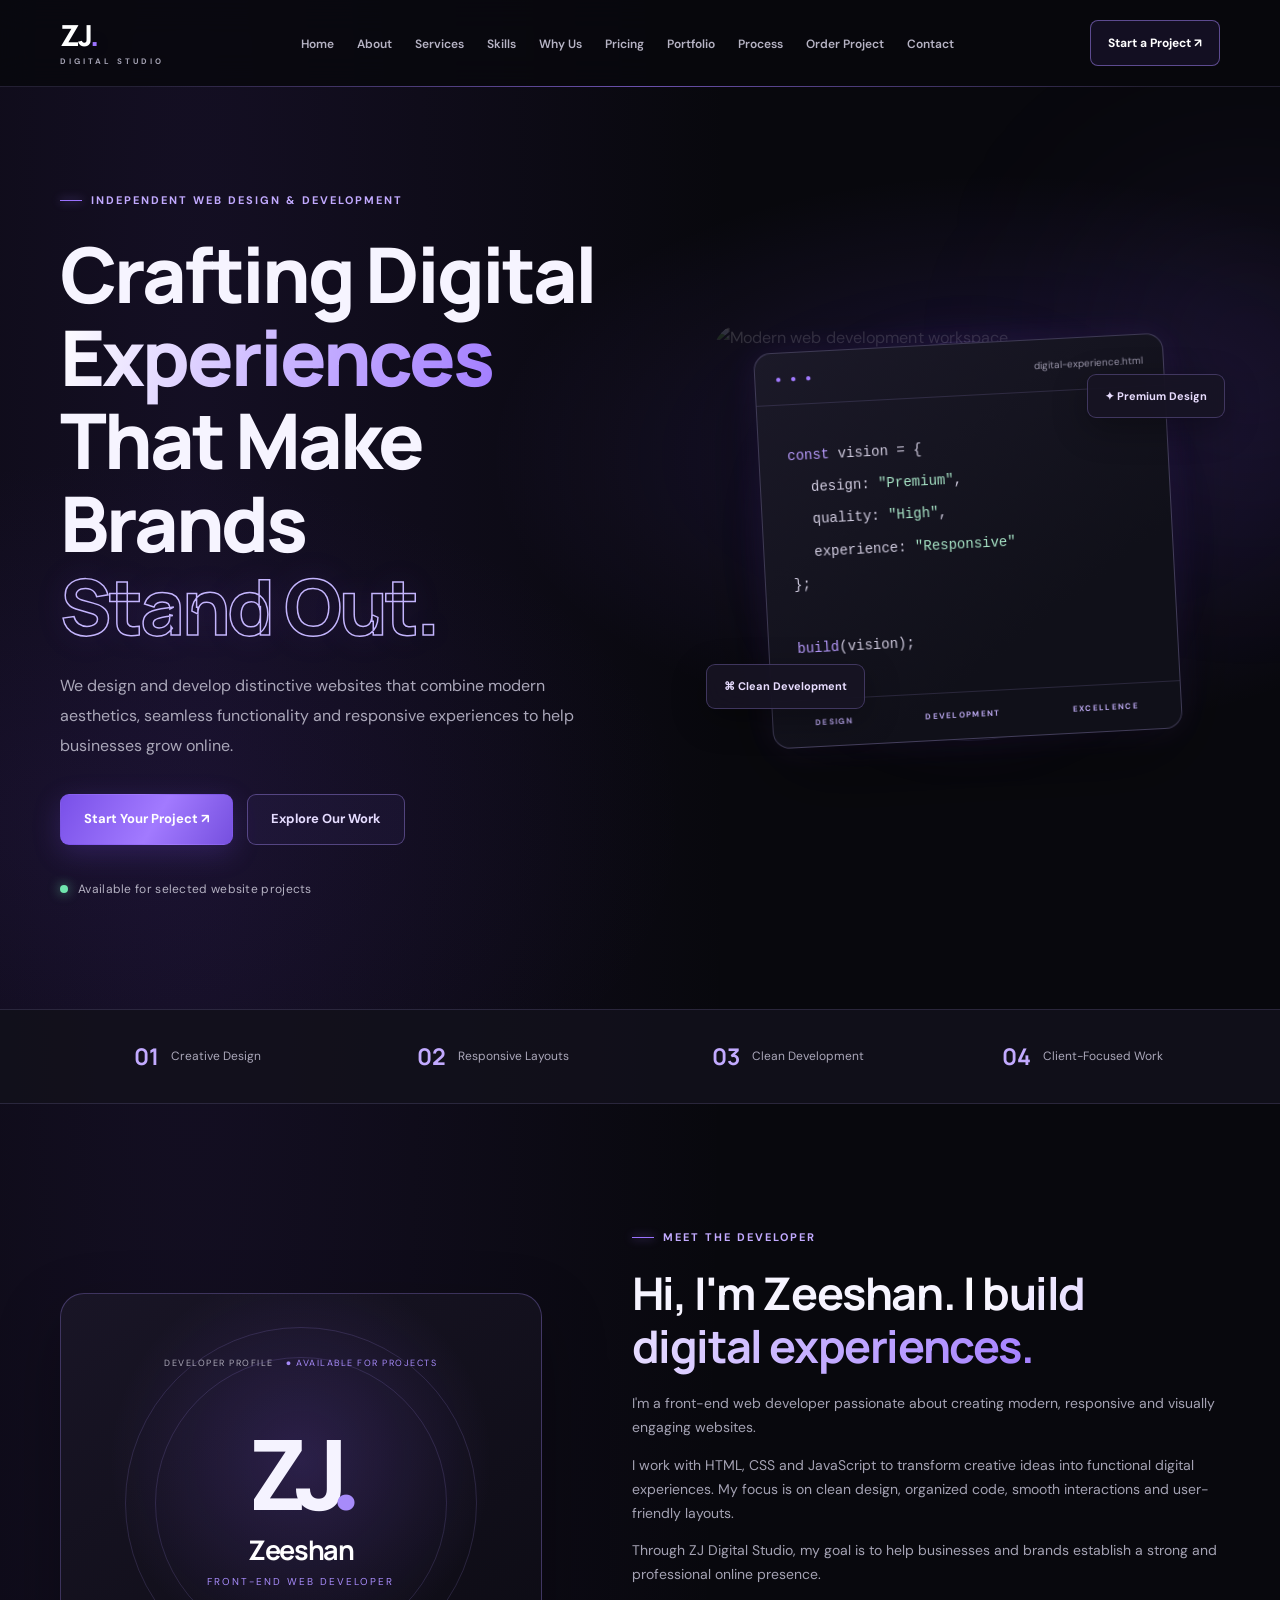
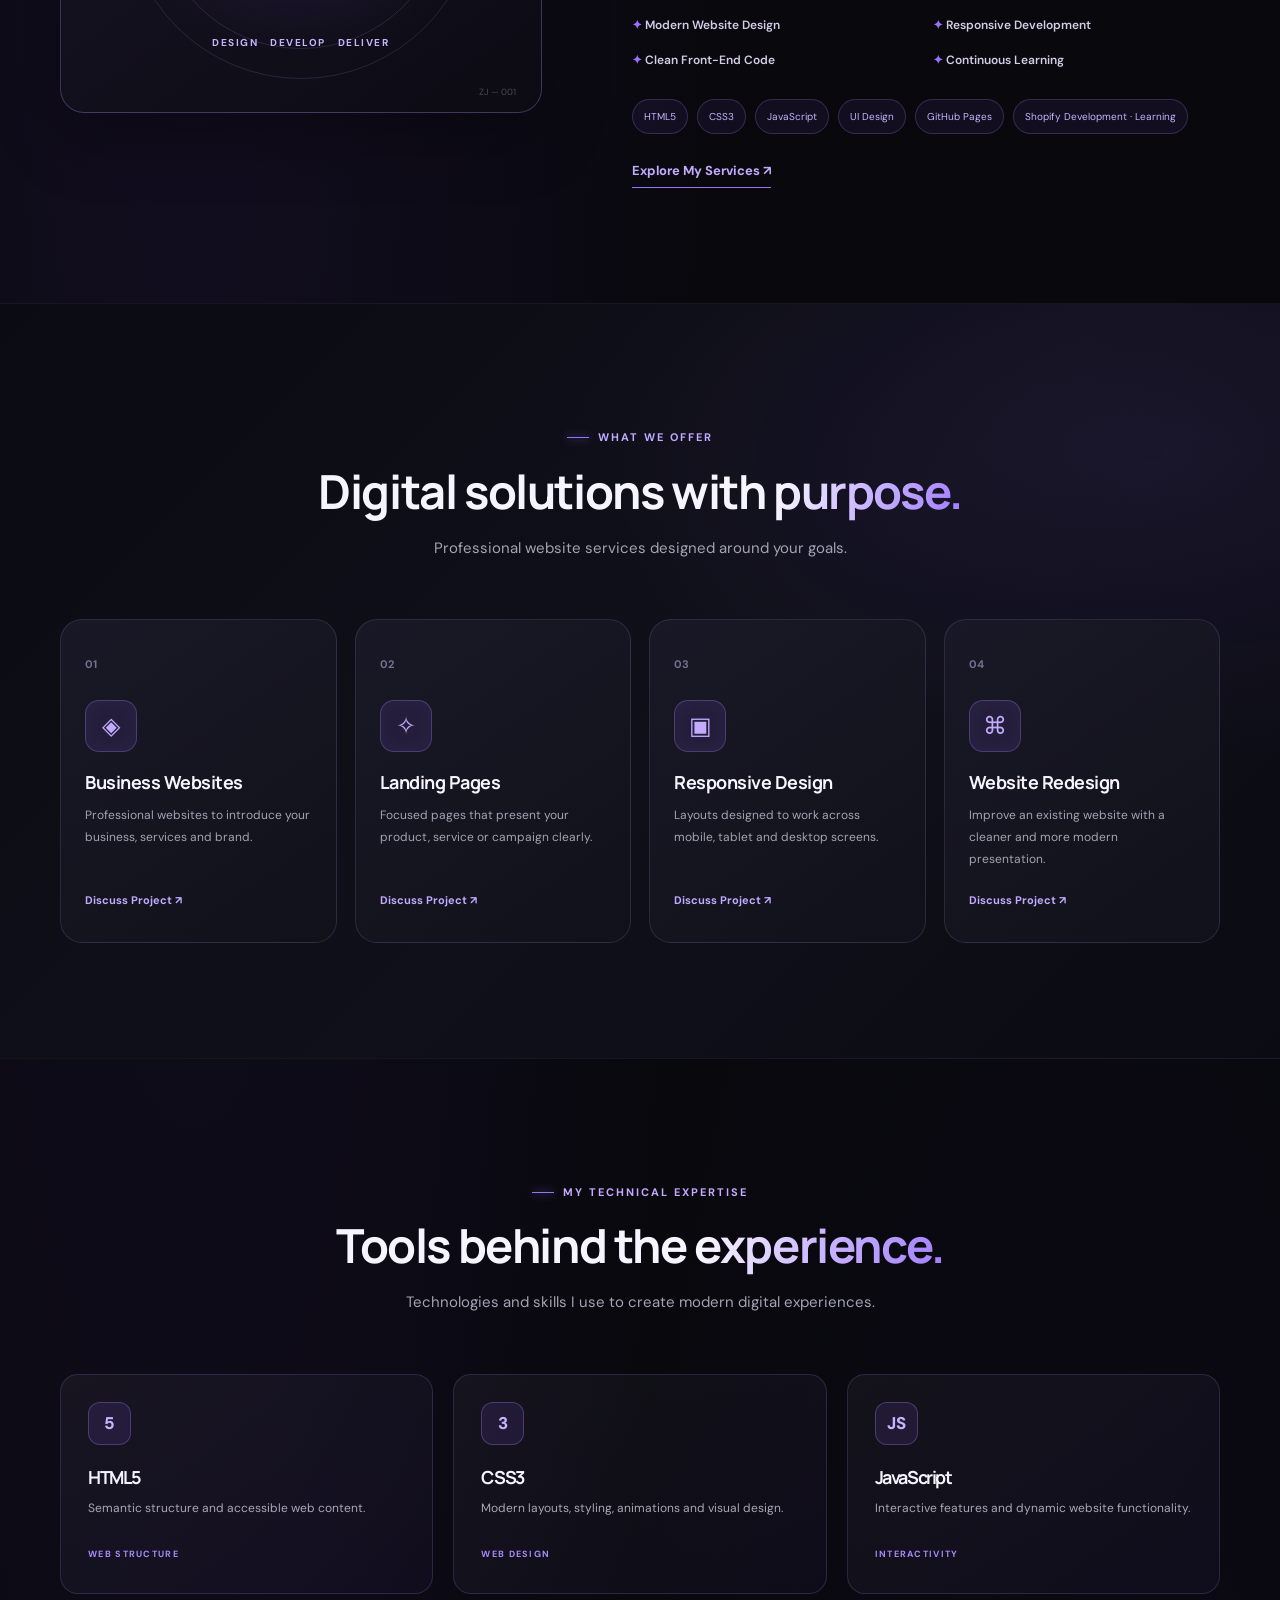
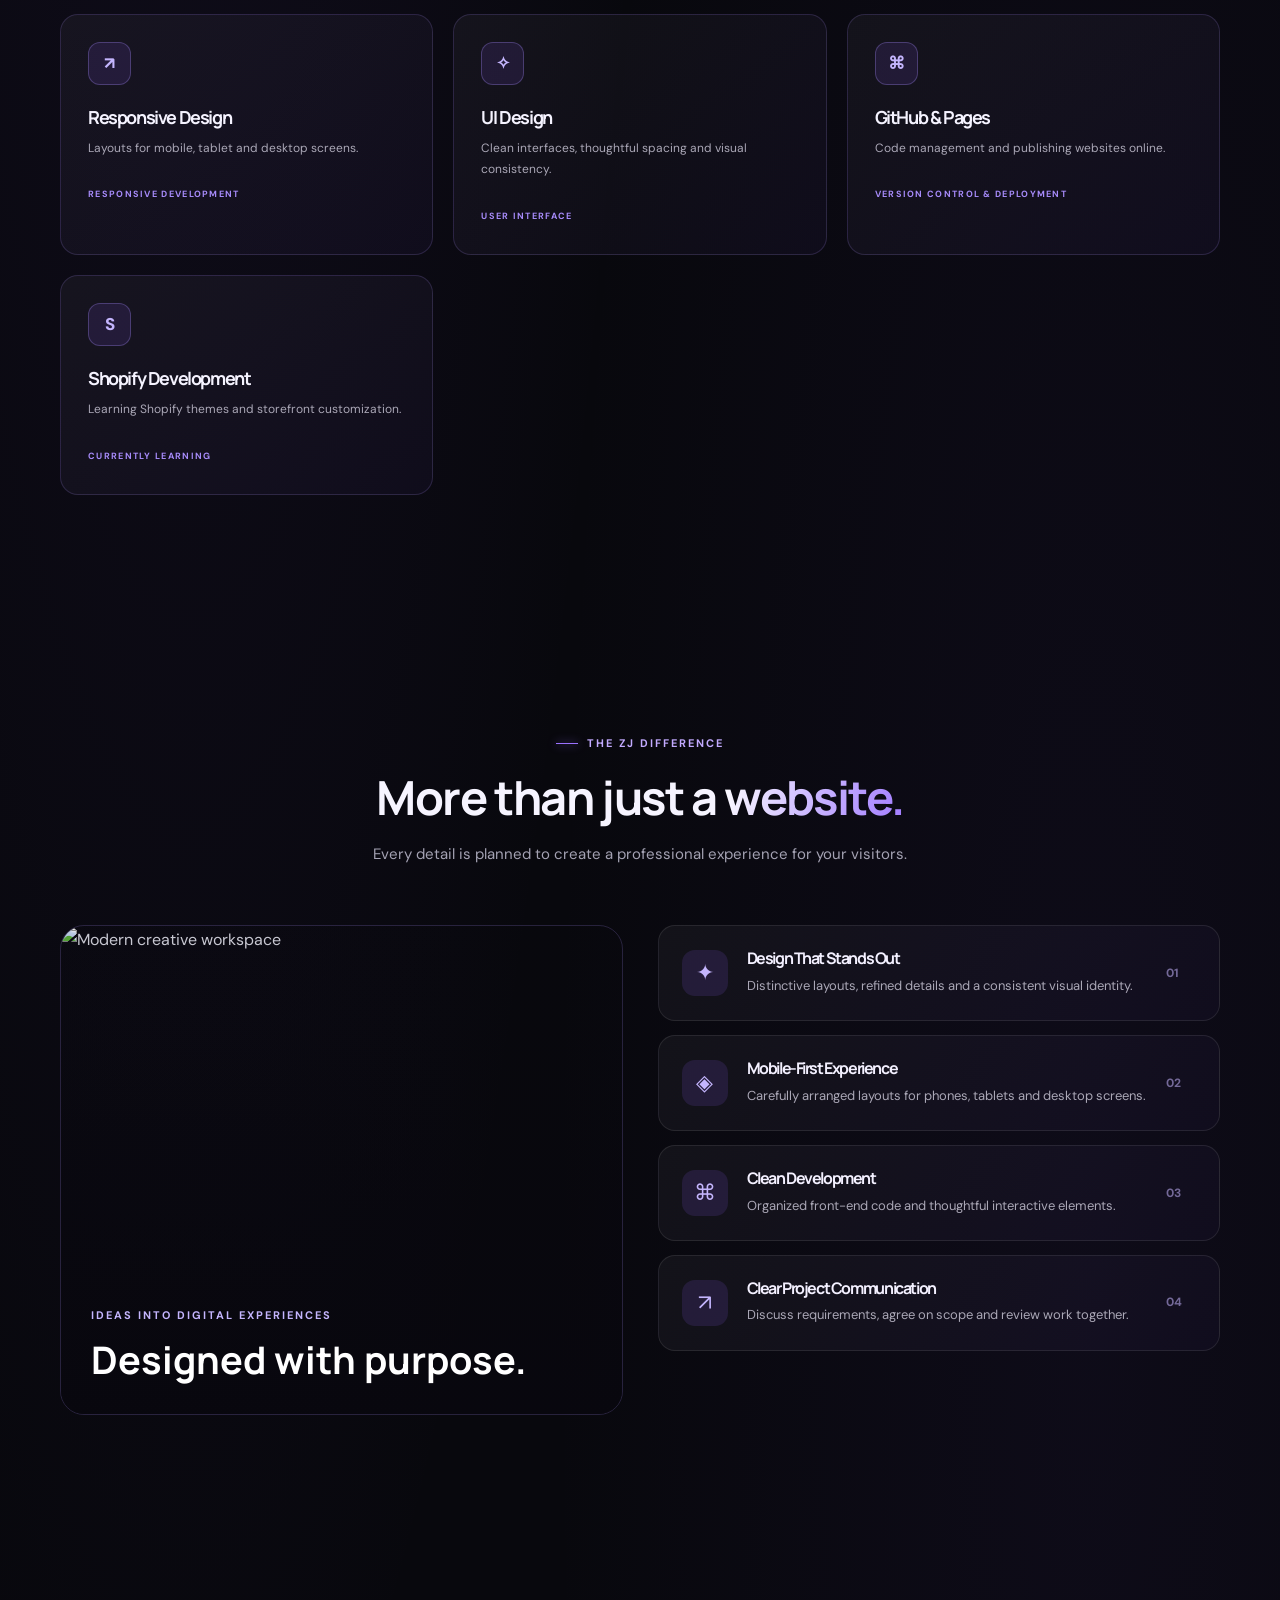
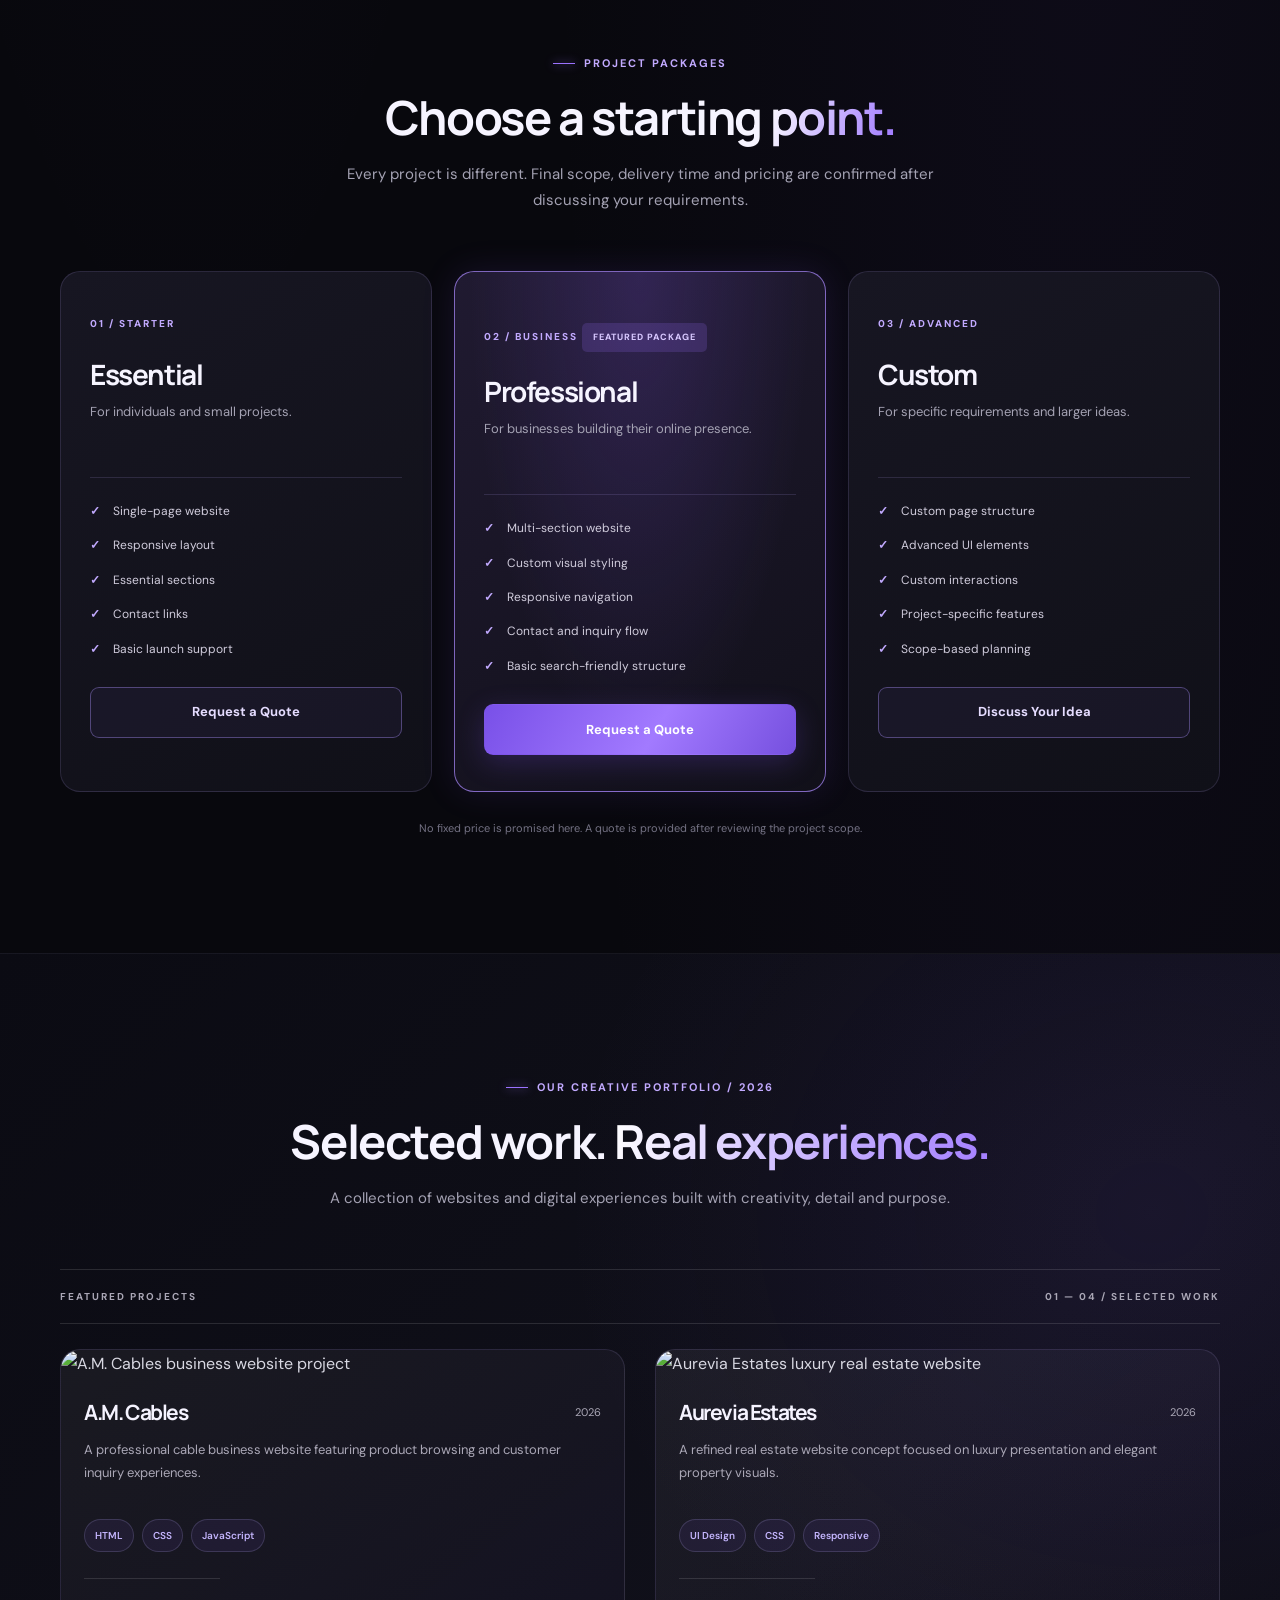
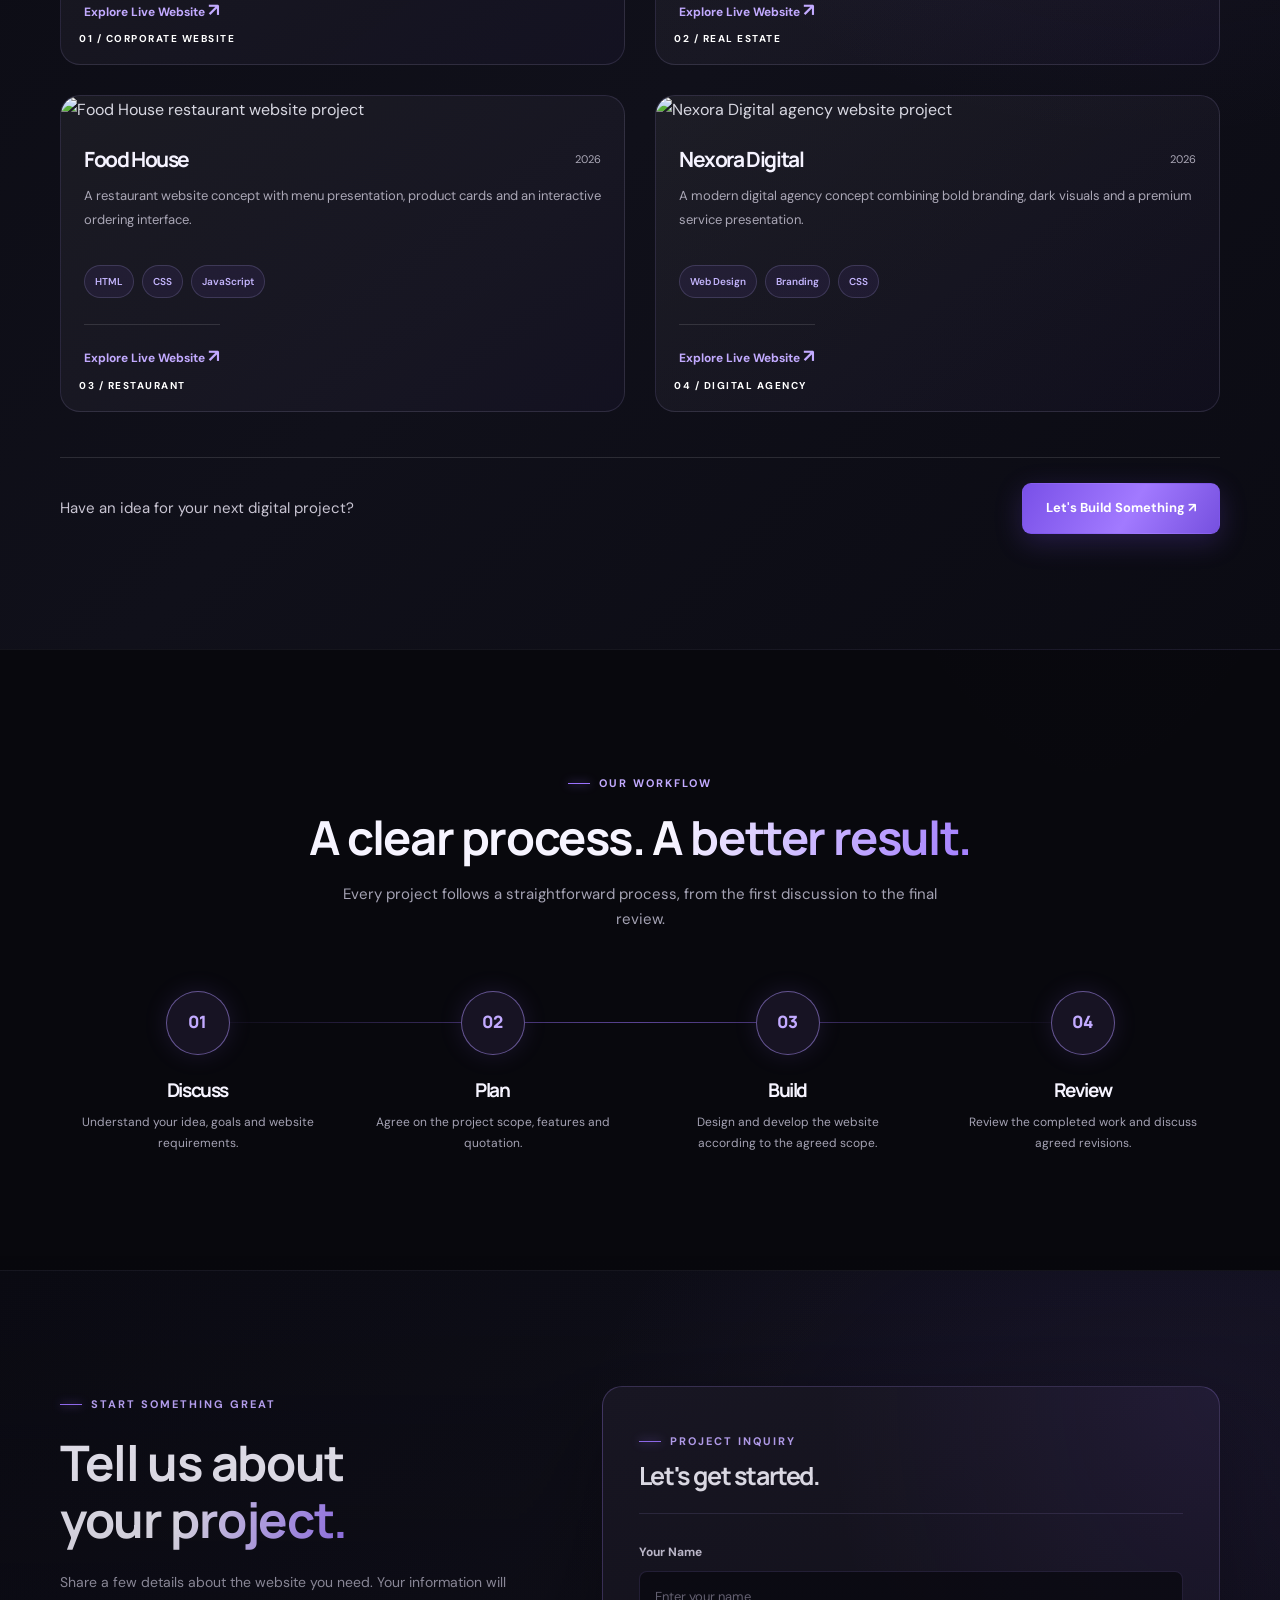
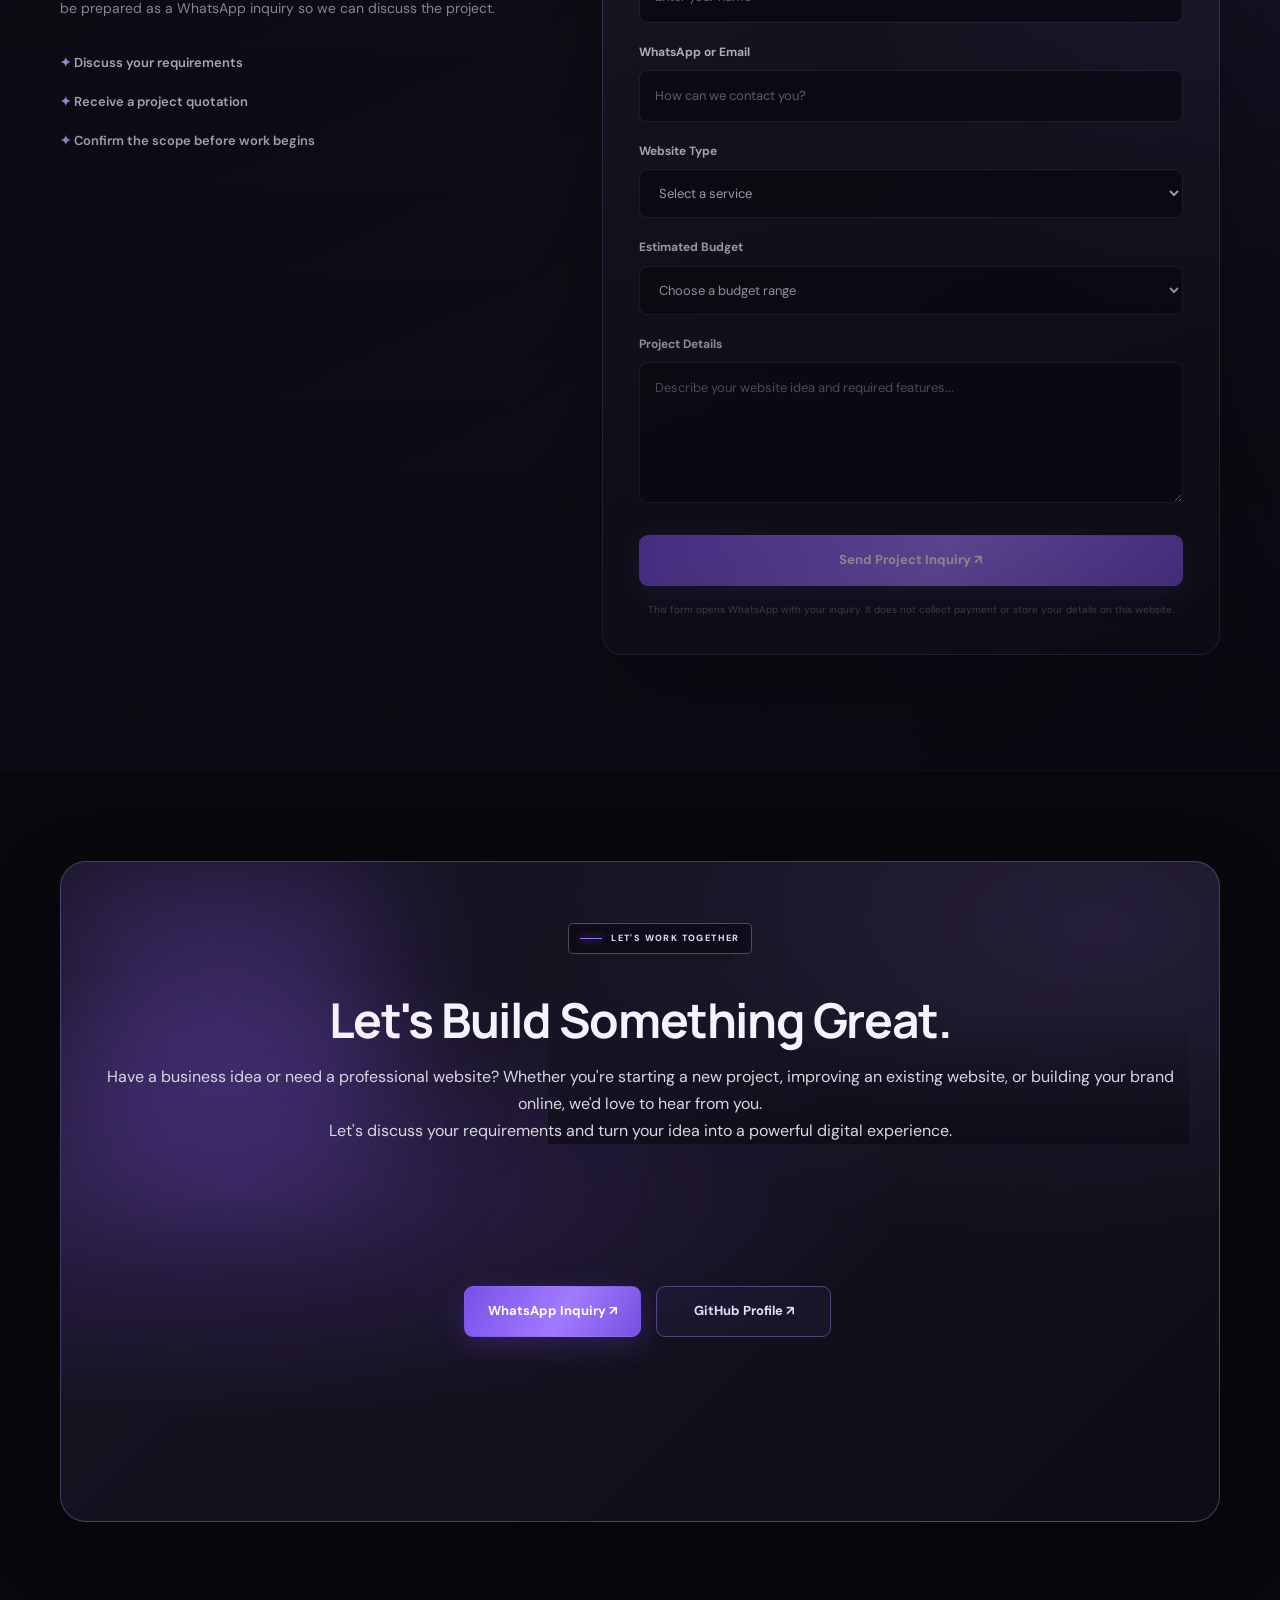
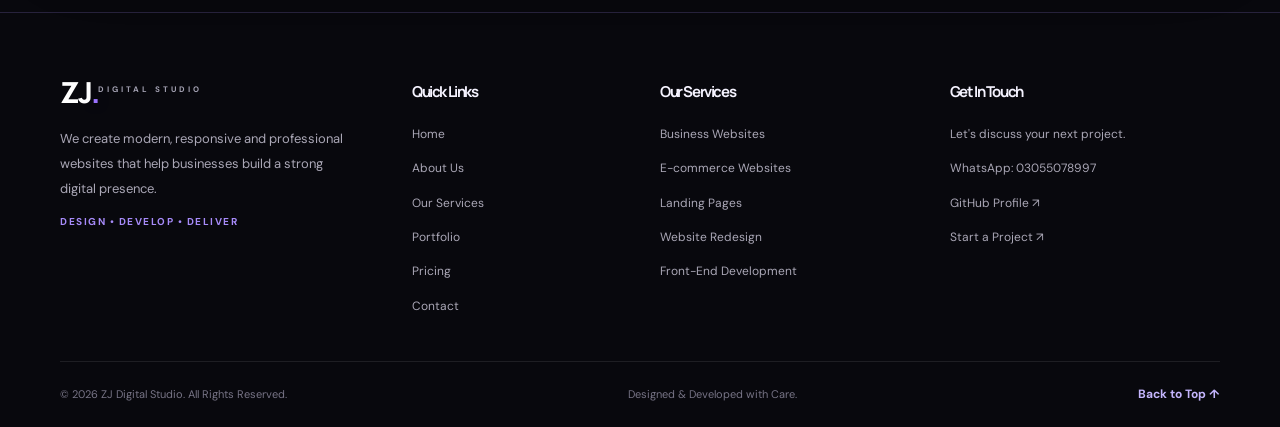
==== commit 3fc8ee6c: "Add files via upload" ====
--- a/index.html
+++ b/index.html
@@ -1,696 +1,850 @@
 <!DOCTYPE html>
 <html lang="en">
 <head>
-<meta charset="UTF-8">
-<meta name="viewport" content="width=device-width, initial-scale=1.0">
-<meta name="theme-color" content="#080b16">
-<meta name="description" content="ZJ — Front-End Web Developer creating modern, responsive and premium websites.">
-<title>ZJ | Front-End Web Developer</title>
-
-<link rel="preconnect" href="https://fonts.googleapis.com">
-<link href="https://fonts.googleapis.com/css2?family=DM+Sans:wght@400;500;600;700&family=Space+Grotesk:wght@400;500;600;700&display=swap" rel="stylesheet">
-
-<style>
-:root {
-  --bg: #080b16;
-  --panel: #11182a;
-  --text: #f4f7ff;
-  --muted: #9ca8c2;
-  --cyan: #68e4ff;
-  --violet: #9d8bff;
-  --line: rgba(164,190,255,.15);
-}
-* { box-sizing:border-box; margin:0; padding:0; }
-html { scroll-behavior:smooth; scroll-padding-top:90px; }
-body {
-  background:radial-gradient(ellipse at 10% 5%,#172044 0%,transparent 35%),var(--bg);
-  color:var(--text);
-  font-family:"DM Sans",sans-serif;
-  line-height:1.7;
-  overflow-x:hidden;
-}
-a { color:inherit; text-decoration:none; }
-button { font:inherit; }
-.container { width:min(1160px,calc(100% - 40px)); margin:auto; }
-.section { padding:100px 0; }
-h1,h2,h3,.brand { font-family:"Space Grotesk",sans-serif; }
-.gradient {
-  background:linear-gradient(100deg,var(--cyan),#a6a0ff,#d8b8ff);
-  -webkit-background-clip:text;
-  background-clip:text;
-  color:transparent;
-}
-.eyebrow {
-  color:var(--cyan); text-transform:uppercase;
-  font-size:.76rem; font-weight:700; letter-spacing:.18em;
-}
-.section-heading { max-width:700px; margin-bottom:40px; }
-.section-heading h2 {
-  margin-top:12px; font-size:clamp(2.1rem,5vw,3.5rem);
-  line-height:1.15; letter-spacing:-.05em;
-}
-.section-heading p { margin-top:14px; color:var(--muted); }
-.btn {
-  display:inline-flex; align-items:center; justify-content:center; gap:9px;
-  padding:12px 19px; border:1px solid transparent; border-radius:12px;
-  font-weight:700; font-size:.9rem; transition:.25s;
-}
-.btn:hover { transform:translateY(-3px); }
-.btn-primary {
-  color:#07101a; background:linear-gradient(110deg,var(--cyan),#b5caff);
-  box-shadow:0 10px 30px #68e4ff20;
-}
-.btn-outline { border-color:var(--line); background:#ffffff06; }
-.btn-outline:hover { border-color:var(--cyan); }
-
-/* NAVIGATION */
-.site-header {
-  position:fixed; top:0; left:0; width:100%; z-index:1000;
-  transition:.25s;
-}
-.site-header.scrolled {
-  background:#080b16e8; backdrop-filter:blur(16px);
-  border-bottom:1px solid var(--line);
-}
-.nav-wrap {
-  min-height:78px; display:flex; align-items:center;
-  justify-content:space-between; gap:22px;
-}
-.brand { font-size:1.55rem; font-weight:700; letter-spacing:-.06em; }
-.brand span { color:var(--cyan); }
-.brand small {
-  display:block; margin-top:-7px; color:var(--muted);
-  font:600 .55rem "DM Sans",sans-serif; letter-spacing:.2em;
-}
-.nav-links { display:flex; align-items:center; gap:23px; list-style:none; }
-.nav-links a { color:#c2cbe0; font-size:.86rem; font-weight:600; }
-.nav-links a:hover { color:var(--cyan); }
-.menu-toggle {
-  display:none; width:43px; height:43px; border:1px solid var(--line);
-  background:var(--panel); color:white; border-radius:11px; cursor:pointer;
-}
-
-/* HERO */
-.hero { min-height:740px; padding:155px 0 90px; display:flex; align-items:center; }
-.hero-grid { display:grid; grid-template-columns:1.1fr .9fr; align-items:center; gap:45px; }
-.availability {
-  display:inline-flex; align-items:center; gap:9px; padding:8px 13px;
-  border:1px solid var(--line); border-radius:30px;
-  background:#ffffff06; font-size:.78rem;
-}
-.status-dot { width:8px; height:8px; border-radius:50%; background:#68e7a5; }
-.hero h1 {
-  margin-top:22px; font-size:clamp(3.2rem,7vw,5.7rem);
-  line-height:1; letter-spacing:-.075em;
-}
-.hero h1 span { display:block; }
-.hero-lead { max-width:580px; margin-top:23px; color:#b0bad0; font-size:1.05rem; }
-.hero-actions { display:flex; flex-wrap:wrap; gap:12px; margin-top:28px; }
-.hero-meta { display:flex; flex-wrap:wrap; gap:20px; margin-top:30px; color:var(--muted); font-size:.82rem; }
-.hero-meta strong { color:var(--text); }
-.hero-art {
-  min-height:400px; position:relative; display:grid; place-items:center;
-}
-.orb {
-  position:absolute; width:340px; max-width:90%; aspect-ratio:1;
-  border-radius:50%; background:radial-gradient(circle,#68e4ff30,#9d8bff14 45%,transparent 70%);
-  animation:float 6s ease-in-out infinite;
-}
-.code-window {
-  position:relative; width:min(390px,100%); padding:20px;
-  border:1px solid #a0bcff35; border-radius:22px;
-  background:linear-gradient(145deg,#172037ed,#0c111fed);
-  box-shadow:0 30px 80px #0006; transform:rotate(2deg);
-}
-.window-top { display:flex; gap:7px; padding-bottom:14px; border-bottom:1px solid var(--line); }
-.dot { width:8px; height:8px; border-radius:50%; background:#ff778b; }
-.dot:nth-child(2) { background:#ffd16d; }
-.dot:nth-child(3) { background:#6de6ad; }
-.window-title { margin-left:auto; color:#8390ad; font-size:.7rem; }
-.code-lines { padding-top:18px; color:#aab7d0; font-size:.82rem; line-height:2.1; }
-.purple { color:#b5a5ff; }
-.blue { color:var(--cyan); }
-.green { color:#8de5ba; }
-.indent { padding-left:20px; }
-.float-chip {
-  position:absolute; padding:10px 14px; border:1px solid var(--line);
-  background:#11182af0; border-radius:13px; box-shadow:0 15px 40px #0004;
-  font-size:.78rem; font-weight:700;
-}
-.float-chip span { color:var(--cyan); }
-.chip-one { top:55px; right:-5px; }
-.chip-two { bottom:42px; left:-10px; }
-@keyframes float { 50% { transform:translateY(-12px); } }
-
-/* QUICK FACTS */
-.trust-strip { border-block:1px solid var(--line); background:#ffffff03; }
-.trust-grid { display:grid; grid-template-columns:repeat(4,1fr); }
-.trust-item { padding:24px 12px; text-align:center; border-right:1px solid var(--line); }
-.trust-item:last-child { border-right:0; }
-.trust-item strong { display:block; font-family:"Space Grotesk"; }
-.trust-item span { color:var(--muted); font-size:.78rem; }
-
-/* ABOUT */
-.about-grid { display:grid; grid-template-columns:.8fr 1.2fr; align-items:center; gap:55px; }
-.about-visual {
-  min-height:370px; display:grid; place-items:center; position:relative;
-  border:1px solid var(--line); border-radius:26px; overflow:hidden;
-  background:radial-gradient(circle,#35416b75,transparent 65%),var(--panel);
-}
-.avatar {
-  width:180px; aspect-ratio:1; display:grid; place-items:center; border-radius:50%;
-  font:700 5rem "Space Grotesk"; letter-spacing:-.1em; color:var(--cyan);
-  border:1px solid #68e4ff70; background:#68e4ff0c;
-  box-shadow:0 0 60px #68e4ff18;
-}
-.about-badge {
-  position:absolute; bottom:20px; left:20px; right:20px; padding:12px;
-  text-align:center; background:#080b16dd; border:1px solid var(--line);
-  border-radius:12px; font-size:.82rem;
-}
-.about-copy h3 { margin-top:12px; font-size:clamp(1.7rem,3vw,2.3rem); line-height:1.25; }
-.about-copy p { margin-top:15px; color:var(--muted); }
-.about-points { display:grid; grid-template-columns:repeat(2,1fr); gap:12px; margin-top:23px; }
-.about-point { font-size:.86rem; }
-.check { color:var(--cyan); margin-right:7px; }
-
-/* SKILLS */
-.skills-grid { display:grid; grid-template-columns:repeat(3,1fr); gap:17px; }
-.skill-card,.service-card,.project-card {
-  border:1px solid var(--line); border-radius:20px;
-  background:linear-gradient(145deg,#141d32d6,#0c111fcc);
-  transition:transform .28s,border-color .28s,box-shadow .28s;
-}
-.skill-card { padding:23px; }
-.skill-card:hover,.service-card:hover,.project-card:hover {
-  transform:translateY(-5px); border-color:#68e4ff60;
-  box-shadow:0 18px 45px #0003;
-}
-.skill-top { display:flex; align-items:center; gap:12px; }
-.skill-icon {
-  width:43px; height:43px; display:grid; place-items:center;
-  border-radius:12px; color:var(--cyan); background:#68e4ff12;
-  border:1px solid #68e4ff20; font-weight:800;
-}
-.skill-card p { margin-top:14px; color:var(--muted); font-size:.83rem; }
-.skill-track { height:5px; margin-top:19px; border-radius:20px; background:#ffffff12; overflow:hidden; }
-.skill-track span { display:block; height:100%; background:linear-gradient(90deg,var(--cyan),var(--violet)); }
-
-/* SERVICES */
-.services-grid { display:grid; grid-template-columns:repeat(4,1fr); gap:16px; }
-.service-card { padding:24px 21px; }
-.service-icon {
-  width:48px; height:48px; display:grid; place-items:center;
-  border-radius:14px; color:var(--cyan); background:#68e4ff12;
-  border:1px solid #68e4ff22; font-size:1.3rem;
-}
-.service-card h3 { margin-top:19px; font-size:1.05rem; }
-.service-card p { margin-top:9px; color:var(--muted); font-size:.83rem; }
-
-/* PROJECTS */
-.projects-grid { display:grid; grid-template-columns:repeat(2,minmax(0,1fr)); gap:22px; }
-.project-card { overflow:hidden; display:flex; flex-direction:column; }
-.project-image-wrap { height:220px; overflow:hidden; background:#131c31; }
-.project-image { width:100%; height:100%; object-fit:cover; transition:transform .5s; }
-.project-card:hover .project-image { transform:scale(1.04); }
-.project-content { padding:23px; display:flex; flex-direction:column; flex:1; }
-.project-number { color:var(--cyan); font-size:.68rem; font-weight:700; letter-spacing:.13em; }
-.project-card h3 { margin-top:9px; font-size:1.4rem; }
-.project-card p { margin-top:9px; color:var(--muted); font-size:.87rem; }
-.project-tags { display:flex; flex-wrap:wrap; gap:7px; margin-top:16px; }
-.project-tags span { padding:4px 9px; border:1px solid var(--line); border-radius:7px; color:#c7d3ea; font-size:.7rem; }
-.project-actions { display:flex; flex-wrap:wrap; gap:9px; margin-top:auto; padding-top:20px; }
-.project-btn {
-  display:inline-flex; align-items:center; justify-content:center;
-  padding:9px 13px; border-radius:9px; color:var(--cyan);
-  background:#68e4ff10; border:1px solid #68e4ff30; font-size:.8rem; font-weight:700;
-}
-.project-btn:hover { background:#68e4ff20; }
-.secondary-btn { color:#d2d9ec; background:#ffffff06; border-color:var(--line); }
-</style>
+  <meta charset="UTF-8">
+  <meta name="viewport" content="width=device-width, initial-scale=1.0">
+  <meta name="theme-color" content="#090909">
+  <meta name="description" content="ZJ Digital Studio — Professional websites, modern web design and responsive development for businesses and brands.">
+
+  <title>ZJ Digital Studio | Web Design & Development</title>
+
+  <link rel="preconnect" href="https://fonts.googleapis.com">
+  <link rel="preconnect" href="https://fonts.gstatic.com" crossorigin>
+  <link href="https://fonts.googleapis.com/css2?family=DM+Sans:wght@400;500;600;700&family=Manrope:wght@400;500;600;700;800&display=swap" rel="stylesheet">
+
+  <link rel="stylesheet" href="css/style.css">
+  <script src="js/script.js" defer></script>
 </head>
 
 <body>
+
 <header class="site-header" id="siteHeader">
   <div class="container nav-wrap">
-    <a class="brand" href="#home">ZJ<span>.</span><small>WEB DEVELOPER</small></a>
-    <button class="menu-toggle" id="menuToggle" aria-label="Open menu" aria-expanded="false">☰</button>
-    <ul class="nav-links" id="navLinks">
-      <li><a href="#home">Home</a></li>
-      <li><a href="#about">About</a></li>
-      <li><a href="#skills">Skills</a></li>
-      <li><a href="#services">Services</a></li>
-      <li><a href="#projects">Projects</a></li>
-      <li><a href="#contact">Contact</a></li>
-    </ul>
-    <a class="btn btn-primary nav-cta" href="#contact">Let's Talk ↗</a>
+
+    <a href="#home" class="brand">
+      ZJ<span>.</span>
+      <small>DIGITAL STUDIO</small>
+    </a>
+
+    <button class="menu-toggle" id="menuToggle"
+      aria-label="Open navigation menu"
+      aria-expanded="false">
+      ☰
+    </button>
+
+    <nav aria-label="Main navigation">
+      <ul class="nav-links" id="navLinks">
+        <li><a href="#home">Home</a></li>
+        <li><a href="#about">About</a></li>
+        <li><a href="#services">Services</a></li>
+        <li><a href="#skills">Skills</a></li>
+        <li><a href="#why-zj">Why Us</a></li>
+        <li><a href="#pricing">Pricing</a></li>
+        <li><a href="#projects">Portfolio</a></li>
+        <li><a href="#process">Process</a></li>
+        <li><a href="#order">Order Project</a></li>
+        <li><a href="#contact">Contact</a></li>
+      </ul>
+    </nav>
+
+    <a href="#order" class="nav-cta">Start a Project ↗</a>
+
   </div>
 </header>
 
 <main>
-<section class="hero" id="home">
-  <div class="container hero-grid">
-    <div>
-      <div class="availability"><span class="status-dot"></span> Available for Web Projects</div>
-      <p class="eyebrow" style="margin-top:25px">Hello, I'm Zeeshan</p>
-      <h1>Building digital <span class="gradient">experiences.</span></h1>
-      <p class="hero-lead">I'm a front-end web developer focused on building modern, responsive and user-friendly websites that help ideas and businesses stand out online.</p>
-      <div class="hero-actions">
-        <a class="btn btn-primary" href="#projects">Explore My Work ↘</a>
-        <a class="btn btn-outline" href="#contact">Get In Touch</a>
-      </div>
-      <div class="hero-meta"><span><strong>Creative</strong> design</span><span><strong>Responsive</strong> layouts</span><span><strong>Clean</strong> code</span></div>
-    </div>
-    <div class="hero-art">
-      <div class="orb"></div>
-      <div class="code-window">
-        <div class="window-top"><span class="dot"></span><span class="dot"></span><span class="dot"></span><span class="window-title">portfolio.html</span></div>
-        <div class="code-lines">
-          <div><span class="purple">&lt;section</span> <span class="blue">class</span>=<span class="green">"future"</span><span class="purple">&gt;</span></div>
-          <div class="indent"><span class="purple">&lt;h1&gt;</span>Ideas into reality<span class="purple">&lt;/h1&gt;</span></div>
-          <div class="indent"><span class="purple">&lt;p&gt;</span>Design. Build. Improve.<span class="purple">&lt;/p&gt;</span></div>
-          <div><span class="purple">&lt;/section&gt;</span></div><br>
-          <div><span class="blue">const</span> passion = <span class="green">"web development"</span>;</div>
-          <div><span class="blue">const</span> nextStep = <span class="green">"keep creating"</span>;</div>
+
+  <!-- HERO -->
+  <section class="hero" id="home">
+    <div class="container hero-grid">
+
+      <div class="hero-content reveal">
+        <span class="eyebrow">Independent Web Design & Development</span>
+
+        <h1>
+  Crafting Digital
+  <span class="gold-text">Experiences</span>
+  That Make Brands
+  <span class="hero-outline-text">Stand Out.</span>
+</h1>
+
+        <p class="hero-description">
+  We design and develop distinctive websites that combine
+  modern aesthetics, seamless functionality and responsive
+  experiences to help businesses grow online.
+</p>
+
+        <div class="hero-actions">
+          <a href="#order" class="btn btn-gold">Start Your Project ↗</a>
+          <a href="#projects" class="btn btn-outline">Explore Our Work</a>
         </div>
-      </div>
-      <div class="float-chip chip-one"><span>✦</span> Modern UI</div>
-      <div class="float-chip chip-two"><span>⌘</span> Responsive Code</div>
-    </div>
+
+        <div class="hero-note">
+          <span class="status-dot"></span>
+          Available for selected website projects
+        </div>
+      </div>
+
+      <div class="hero-visual reveal">
+        <img
+  class="hero-visual-image"
+  src="https://images.unsplash.com/photo-1498050108023-c5249f4df085?auto=format&fit=crop&w=1000&q=85"
+  alt="Modern web development workspace"
+  loading="eager"
+>
+        <div class="hero-orbit"></div>
+
+        <div class="hero-card">
+          <div class="hero-card-top">
+            <span class="window-dots">● ● ●</span>
+            <span>digital-experience.html</span>
+          </div>
+
+          <div class="hero-code">
+            <p><span class="code-gold">const</span> vision = {</p>
+            <p class="indent">design: <span>"Premium"</span>,</p>
+            <p class="indent">quality: <span>"High"</span>,</p>
+            <p class="indent">experience: <span>"Responsive"</span></p>
+            <p>};</p>
+            <br>
+            <p><span class="code-gold">build</span>(vision);</p>
+          </div>
+
+          <div class="hero-card-bottom">
+            <span>DESIGN</span>
+            <span>DEVELOPMENT</span>
+            <span>EXCELLENCE</span>
+          </div>
+        </div>
+
+        <div class="floating-label label-top">✦ Premium Design</div>
+        <div class="floating-label label-bottom">⌘ Clean Development</div>
+      </div>
+
+    </div>
+  </section>
+
+  <!-- TRUST STRIP -->
+  <section class="trust-strip">
+    <div class="container trust-grid">
+      <div><strong>01</strong><span>Creative Design</span></div>
+      <div><strong>02</strong><span>Responsive Layouts</span></div>
+      <div><strong>03</strong><span>Clean Development</span></div>
+      <div><strong>04</strong><span>Client-Focused Work</span></div>
+    </div>
+  </section>
+
+ <!-- ABOUT -->
+<section class="section" id="about">
+  <div class="container about-grid">
+
+    <!-- DEVELOPER IDENTITY -->
+    <div class="about-visual developer-card reveal">
+
+      <div class="developer-card-top">
+        <span>DEVELOPER PROFILE</span>
+        <span class="developer-status">● AVAILABLE FOR PROJECTS</span>
+      </div>
+
+      <div class="developer-monogram">ZJ<span>.</span></div>
+
+      <h3>Zeeshan</h3>
+      <p class="developer-role">FRONT-END WEB DEVELOPER</p>
+
+      <div class="developer-card-line"></div>
+
+      <div class="developer-card-bottom">
+        <span>DESIGN</span>
+        <span>DEVELOP</span>
+        <span>DELIVER</span>
+      </div>
+
+      <div class="developer-card-number">ZJ — 001</div>
+
+    </div>
+
+    <!-- ABOUT CONTENT -->
+    <div class="about-content reveal">
+
+      <span class="eyebrow">MEET THE DEVELOPER</span>
+
+      <h2>
+        Hi, I'm Zeeshan.
+        <span class="gold-text">I build digital experiences.</span>
+      </h2>
+
+      <p>
+        I'm a front-end web developer passionate about
+        creating modern, responsive and visually engaging
+        websites.
+      </p>
+
+      <p>
+        I work with HTML, CSS and JavaScript to transform
+        creative ideas into functional digital experiences.
+        My focus is on clean design, organized code,
+        smooth interactions and user-friendly layouts.
+      </p>
+
+      <p>
+        Through ZJ Digital Studio, my goal is to help
+        businesses and brands establish a strong and
+        professional online presence.
+      </p>
+
+      <div class="about-points">
+        <div>✦ Modern Website Design</div>
+        <div>✦ Responsive Development</div>
+        <div>✦ Clean Front-End Code</div>
+        <div>✦ Continuous Learning</div>
+      </div>
+
+      <div class="developer-skills">
+        <span>HTML5</span>
+        <span>CSS3</span>
+        <span>JavaScript</span>
+        <span>UI Design</span>
+        <span>GitHub Pages</span>
+        <span>Shopify Development · Learning</span>
+      </div>
+
+      <a href="#services" class="text-link">
+        Explore My Services ↗
+      </a>
+
+    </div>
+
   </div>
 </section>
-
-<div class="trust-strip">
-  <div class="container trust-grid">
-    <div class="trust-item"><strong>Web Design</strong><span>Clean & modern</span></div>
-    <div class="trust-item"><strong>Development</strong><span>Built with care</span></div>
-    <div class="trust-item"><strong>Mobile Ready</strong><span>Responsive layouts</span></div>
-    <div class="trust-item"><strong>Always Learning</strong><span>Growing every project</span></div>
-  </div>
-</div>
-
-<section class="section" id="about">
-  <div class="container about-grid">
-    <div class="about-visual reveal">
-      <div class="avatar">ZJ</div>
-      <div class="about-badge">Front-End Developer · Creative Problem Solver</div>
-    </div>
-    <div class="about-copy reveal">
-      <div class="section-heading" style="margin-bottom:0">
-        <span class="eyebrow">About Me</span>
-        <h2>Turning ideas into <span class="gradient">digital reality.</span></h2>
-      </div>
-      <p>I'm Zeeshan, a front-end web developer who enjoys creating polished websites with thoughtful layouts, clear content and smooth user experiences.</p>
-      <p>I keep improving by building real projects and exploring modern web design. My goal is to create websites that look professional and work smoothly across devices.</p>
-      <div class="about-points">
-        <div class="about-point"><span class="check">✓</span>Responsive layouts</div>
-        <div class="about-point"><span class="check">✓</span>Modern visual design</div>
-        <div class="about-point"><span class="check">✓</span>Business websites</div>
-        <div class="about-point"><span class="check">✓</span>Continuous learning</div>
-      </div>
-    </div>
+  <!-- SERVICES -->
+  <section class="section section-dark" id="services">
+    <div class="container">
+
+      <div class="section-heading reveal">
+        <span class="eyebrow">What We Offer</span>
+        <h2>Digital solutions with <span class="gold-text">purpose.</span></h2>
+        <p>Professional website services designed around your goals.</p>
+      </div>
+
+      <div class="services-grid">
+
+        <article class="service-card reveal">
+          <span class="service-number">01</span>
+          <div class="service-icon">◈</div>
+          <h3>Business Websites</h3>
+          <p>Professional websites to introduce your business, services and brand.</p>
+          <a href="#order">Discuss Project ↗</a>
+        </article>
+
+        <article class="service-card reveal">
+          <span class="service-number">02</span>
+          <div class="service-icon">✧</div>
+          <h3>Landing Pages</h3>
+          <p>Focused pages that present your product, service or campaign clearly.</p>
+          <a href="#order">Discuss Project ↗</a>
+        </article>
+
+        <article class="service-card reveal">
+          <span class="service-number">03</span>
+          <div class="service-icon">▣</div>
+          <h3>Responsive Design</h3>
+          <p>Layouts designed to work across mobile, tablet and desktop screens.</p>
+          <a href="#order">Discuss Project ↗</a>
+        </article>
+
+        <article class="service-card reveal">
+          <span class="service-number">04</span>
+          <div class="service-icon">⌘</div>
+          <h3>Website Redesign</h3>
+          <p>Improve an existing website with a cleaner and more modern presentation.</p>
+          <a href="#order">Discuss Project ↗</a>
+        </article>
+
+      </div>
+    </div>
+  </section>
+
+<!-- TECHNICAL SKILLS -->
+<section class="section skills-section" id="skills">
+  <div class="container">
+
+    <div class="section-heading reveal">
+      <span class="eyebrow">MY TECHNICAL EXPERTISE</span>
+      <h2>Tools behind the <span class="gold-text">experience.</span></h2>
+      <p>Technologies and skills I use to create modern digital experiences.</p>
+    </div>
+
+    <div class="skills-grid">
+
+      <article class="skill-card reveal">
+        <span class="skill-icon">5</span>
+        <h3>HTML5</h3>
+        <p>Semantic structure and accessible web content.</p>
+        <span class="skill-category">WEB STRUCTURE</span>
+      </article>
+
+      <article class="skill-card reveal">
+        <span class="skill-icon">3</span>
+        <h3>CSS3</h3>
+        <p>Modern layouts, styling, animations and visual design.</p>
+        <span class="skill-category">WEB DESIGN</span>
+      </article>
+
+      <article class="skill-card reveal">
+        <span class="skill-icon">JS</span>
+        <h3>JavaScript</h3>
+        <p>Interactive features and dynamic website functionality.</p>
+        <span class="skill-category">INTERACTIVITY</span>
+      </article>
+
+      <article class="skill-card reveal">
+        <span class="skill-icon">↗</span>
+        <h3>Responsive Design</h3>
+        <p>Layouts for mobile, tablet and desktop screens.</p>
+        <span class="skill-category">RESPONSIVE DEVELOPMENT</span>
+      </article>
+
+      <article class="skill-card reveal">
+        <span class="skill-icon">✧</span>
+        <h3>UI Design</h3>
+        <p>Clean interfaces, thoughtful spacing and visual consistency.</p>
+        <span class="skill-category">USER INTERFACE</span>
+      </article>
+
+      <article class="skill-card reveal">
+        <span class="skill-icon">⌘</span>
+        <h3>GitHub & Pages</h3>
+        <p>Code management and publishing websites online.</p>
+        <span class="skill-category">VERSION CONTROL & DEPLOYMENT</span>
+      </article>
+
+      <article class="skill-card reveal">
+        <span class="skill-icon">S</span>
+        <h3>Shopify Development</h3>
+        <p>Learning Shopify themes and storefront customization.</p>
+        <span class="skill-category">CURRENTLY LEARNING</span>
+      </article>
+
+    </div>
+
   </div>
 </section>
 
-<section class="section" id="skills" style="background:#ffffff03;border-block:1px solid var(--line)">
+<!-- WHY CHOOSE ZJ -->
+  <section class="section why-zj" id="why-zj">
+    <div class="container">
+
+      <div class="section-heading reveal">
+        <span class="eyebrow">THE ZJ DIFFERENCE</span>
+        <h2>More than just a <span class="gold-text">website.</span></h2>
+        <p>Every detail is planned to create a professional experience for your visitors.</p>
+      </div>
+
+      <div class="why-zj-grid">
+
+        <div class="why-zj-visual reveal">
+          <img
+            src="https://images.unsplash.com/photo-1497366754035-f200968a6e72?auto=format&fit=crop&w=1100&q=85"
+            alt="Modern creative workspace"
+            loading="lazy"
+          >
+          <div class="why-zj-image-overlay">
+            <span>IDEAS INTO DIGITAL EXPERIENCES</span>
+            <strong>Designed with purpose.</strong>
+          </div>
+        </div>
+
+        <div class="why-zj-content">
+
+          <article class="why-zj-card reveal">
+            <span class="why-zj-icon">✦</span>
+            <div>
+              <h3>Design That Stands Out</h3>
+              <p>Distinctive layouts, refined details and a consistent visual identity.</p>
+            </div>
+            <span class="why-zj-index">01</span>
+          </article>
+
+          <article class="why-zj-card reveal">
+            <span class="why-zj-icon">◈</span>
+            <div>
+              <h3>Mobile-First Experience</h3>
+              <p>Carefully arranged layouts for phones, tablets and desktop screens.</p>
+            </div>
+            <span class="why-zj-index">02</span>
+          </article>
+
+          <article class="why-zj-card reveal">
+            <span class="why-zj-icon">⌘</span>
+            <div>
+              <h3>Clean Development</h3>
+              <p>Organized front-end code and thoughtful interactive elements.</p>
+            </div>
+            <span class="why-zj-index">03</span>
+          </article>
+
+          <article class="why-zj-card reveal">
+            <span class="why-zj-icon">↗</span>
+            <div>
+              <h3>Clear Project Communication</h3>
+              <p>Discuss requirements, agree on scope and review work together.</p>
+            </div>
+            <span class="why-zj-index">04</span>
+          </article>
+
+        </div>
+      </div>
+    </div>
+  </section>
+
+  <!-- PRICING -->
+  <section class="section" id="pricing">
+    <div class="container">
+
+      <div class="section-heading reveal">
+        <span class="eyebrow">Project Packages</span>
+        <h2>Choose a starting <span class="gold-text">point.</span></h2>
+        <p>Every project is different. Final scope, delivery time and pricing are confirmed after discussing your requirements.</p>
+      </div>
+
+      <div class="pricing-grid">
+
+        <article class="pricing-card reveal">
+          <span class="pricing-label">01 / STARTER</span>
+          <h3>Essential</h3>
+          <p class="pricing-description">For individuals and small projects.</p>
+
+          <ul>
+            <li>Single-page website</li>
+            <li>Responsive layout</li>
+            <li>Essential sections</li>
+            <li>Contact links</li>
+            <li>Basic launch support</li>
+          </ul>
+
+          <a href="#order" class="btn btn-outline">Request a Quote</a>
+        </article>
+
+        <article class="pricing-card pricing-featured reveal">
+          <span class="pricing-label">02 / BUSINESS</span>
+          <span class="popular-label">FEATURED PACKAGE</span>
+          <h3>Professional</h3>
+          <p class="pricing-description">For businesses building their online presence.</p>
+
+          <ul>
+            <li>Multi-section website</li>
+            <li>Custom visual styling</li>
+            <li>Responsive navigation</li>
+            <li>Contact and inquiry flow</li>
+            <li>Basic search-friendly structure</li>
+          </ul>
+
+          <a href="#order" class="btn btn-gold">Request a Quote</a>
+        </article>
+
+        <article class="pricing-card reveal">
+          <span class="pricing-label">03 / ADVANCED</span>
+          <h3>Custom</h3>
+          <p class="pricing-description">For specific requirements and larger ideas.</p>
+
+          <ul>
+            <li>Custom page structure</li>
+            <li>Advanced UI elements</li>
+            <li>Custom interactions</li>
+            <li>Project-specific features</li>
+            <li>Scope-based planning</li>
+          </ul>
+
+          <a href="#order" class="btn btn-outline">Discuss Your Idea</a>
+        </article>
+
+      </div>
+
+      <p class="pricing-note">
+        No fixed price is promised here. A quote is provided after reviewing the project scope.
+      </p>
+
+    </div>
+  </section>
+
+   <!-- PREMIUM PORTFOLIO -->
+  <section class="section section-dark" id="projects">
+    <div class="container">
+
+      <div class="section-heading reveal">
+        <span class="eyebrow">OUR CREATIVE PORTFOLIO / 2026</span>
+        <h2>Selected work. <span class="gold-text">Real experiences.</span></h2>
+        <p>A collection of websites and digital experiences built with creativity, detail and purpose.</p>
+      </div>
+
+      <div class="portfolio-intro reveal">
+        <span>FEATURED PROJECTS</span>
+        <span>01 — 04 / SELECTED WORK</span>
+      </div>
+
+      <div class="projects-grid premium-projects">
+
+        <!-- PROJECT 01 -->
+        <article class="project-card reveal">
+        
+            <img
+              src="https://images.unsplash.com/photo-1558618666-fcd25c85cd64?auto=format&fit=crop&w=1100&q=85"
+              alt="A.M. Cables business website project"
+              loading="lazy"
+            >
+            <span class="project-category">01 / CORPORATE WEBSITE</span>
+            <span class="project-image-link">VIEW PROJECT ↗</span>
+          </a>
+
+          <div class="project-content">
+            <div class="project-title-row">
+              <h3>A.M. Cables</h3>
+              <span class="project-year">2026</span>
+            </div>
+            <p>A professional cable business website featuring product browsing and customer inquiry experiences.</p>
+            <div class="project-tags">
+              <span>HTML</span>
+              <span>CSS</span>
+              <span>JavaScript</span>
+            </div>
+            <a href="https://zj77087-design.github.io/am-cables-ultra-premium/" target="_blank" rel="noopener noreferrer" class="project-visit">
+              Explore Live Website <span>↗</span>
+            </a>
+          </div>
+        </article>
+
+        <!-- PROJECT 02 -->
+        <article class="project-card reveal">
+         
+            <img
+              src="https://images.unsplash.com/photo-1600607687939-ce8a6c25118c?auto=format&fit=crop&w=1100&q=85"
+              alt="Aurevia Estates luxury real estate website"
+              loading="lazy"
+            >
+            <span class="project-category">02 / REAL ESTATE</span>
+            <span class="project-image-link">VIEW PROJECT ↗</span>
+          </a>
+
+          <div class="project-content">
+            <div class="project-title-row">
+              <h3>Aurevia Estates</h3>
+              <span class="project-year">2026</span>
+            </div>
+            <p>A refined real estate website concept focused on luxury presentation and elegant property visuals.</p>
+            <div class="project-tags">
+              <span>UI Design</span>
+              <span>CSS</span>
+              <span>Responsive</span>
+            </div>
+            <a href="https://zj77087-design.github.io/aurevia-estates/" target="_blank" rel="noopener noreferrer" class="project-visit">
+              Explore Live Website <span>↗</span>
+            </a>
+          </div>
+        </article>
+
+        <!-- PROJECT 03 -->
+        <article class="project-card reveal">
+       
+            <img
+              src="https://images.unsplash.com/photo-1555396273-367ea4eb4db5?auto=format&fit=crop&w=1100&q=85"
+              alt="Food House restaurant website project"
+              loading="lazy"
+            >
+            <span class="project-category">03 / RESTAURANT</span>
+            <span class="project-image-link">VIEW PROJECT ↗</span>
+          </a>
+
+          <div class="project-content">
+            <div class="project-title-row">
+              <h3>Food House</h3>
+              <span class="project-year">2026</span>
+            </div>
+            <p>A restaurant website concept with menu presentation, product cards and an interactive ordering interface.</p>
+            <div class="project-tags">
+              <span>HTML</span>
+              <span>CSS</span>
+              <span>JavaScript</span>
+            </div>
+            <a href="https://zj77087-design.github.io/food-house-website/" target="_blank" rel="noopener noreferrer" class="project-visit">
+              Explore Live Website <span>↗</span>
+            </a>
+          </div>
+        </article>
+
+        <!-- PROJECT 04 -->
+        <article class="project-card reveal">
+     
+            <img
+              src="https://images.unsplash.com/photo-1460925895917-afdab827c52f?auto=format&fit=crop&w=1100&q=85"
+              alt="Nexora Digital agency website project"
+              loading="lazy"
+            >
+            <span class="project-category">04 / DIGITAL AGENCY</span>
+            <span class="project-image-link">VIEW PROJECT ↗</span>
+          </a>
+
+          <div class="project-content">
+            <div class="project-title-row">
+              <h3>Nexora Digital</h3>
+              <span class="project-year">2026</span>
+            </div>
+            <p>A modern digital agency concept combining bold branding, dark visuals and a premium service presentation.</p>
+            <div class="project-tags">
+              <span>Web Design</span>
+              <span>Branding</span>
+              <span>CSS</span>
+            </div>
+            <a href="https://zj77087-design.github.io/nexora-digital/" target="_blank" rel="noopener noreferrer" class="project-visit">
+              Explore Live Website <span>↗</span>
+            </a>
+          </div>
+        </article>
+
+      </div>
+
+      <div class="portfolio-bottom reveal">
+        <p>Have an idea for your next digital project?</p>
+        <a href="#order" class="btn btn-gold">Let's Build Something ↗</a>
+      </div>
+
+    </div>
+  </section><a class="project-image"
+
+  <!-- PROCESS -->
+  <section class="section" id="process">
+    <div class="container">
+
+      <div class="section-heading reveal">
+        <span class="eyebrow">Our Workflow</span>
+        <h2>A clear process. <span class="gold-text">A better result.</span></h2>
+        <p>Every project follows a straightforward process, from the first discussion to the final review.</p>
+      </div>
+
+      <div class="process-grid">
+
+        <article class="process-step reveal">
+          <span>01</span>
+          <h3>Discuss</h3>
+          <p>Understand your idea, goals and website requirements.</p>
+        </article>
+
+        <article class="process-step reveal">
+          <span>02</span>
+          <h3>Plan</h3>
+          <p>Agree on the project scope, features and quotation.</p>
+        </article>
+
+        <article class="process-step reveal">
+          <span>03</span>
+          <h3>Build</h3>
+          <p>Design and develop the website according to the agreed scope.</p>
+        </article>
+
+        <article class="process-step reveal">
+          <span>04</span>
+          <h3>Review</h3>
+          <p>Review the completed work and discuss agreed revisions.</p>
+        </article>
+
+      </div>
+    </div>
+  </section>
+
+  <!-- ORDER PROJECT -->
+  <section class="section section-dark" id="order">
+    <div class="container order-grid">
+
+      <div class="order-intro reveal">
+        <span class="eyebrow">Start Something Great</span>
+        <h2>Tell us about your <span class="gold-text">project.</span></h2>
+        <p>
+          Share a few details about the website you need.
+          Your information will be prepared as a WhatsApp inquiry
+          so we can discuss the project.
+        </p>
+
+        <div class="order-points">
+          <div>✦ Discuss your requirements</div>
+          <div>✦ Receive a project quotation</div>
+          <div>✦ Confirm the scope before work begins</div>
+        </div>
+      </div>
+
+      <form class="order-form reveal" id="orderForm">
+
+        <div class="form-heading">
+          <span class="eyebrow">Project Inquiry</span>
+          <h3>Let's get started.</h3>
+        </div>
+
+        <label for="clientName">Your Name</label>
+        <input type="text" id="clientName" name="clientName" placeholder="Enter your name" required maxlength="70">
+
+        <label for="clientContact">WhatsApp or Email</label>
+        <input type="text" id="clientContact" name="clientContact" placeholder="How can we contact you?" required maxlength="100">
+
+        <label for="projectType">Website Type</label>
+        <select id="projectType" name="projectType" required>
+          <option value="">Select a service</option>
+          <option>Business Website</option>
+          <option>Landing Page</option>
+          <option>Portfolio Website</option>
+          <option>Website Redesign</option>
+          <option>Custom Project</option>
+        </select>
+
+        <label for="projectBudget">Estimated Budget</label>
+        <select id="projectBudget" name="projectBudget" required>
+          <option value="">Choose a budget range</option>
+          <option>Need guidance</option>
+          <option>Under $100</option>
+          <option>$100–$300</option>
+          <option>$300–$500</option>
+          <option>$500+</option>
+          <option>Discuss in PKR</option>
+        </select>
+
+        <label for="projectDetails">Project Details</label>
+        <textarea id="projectDetails" name="projectDetails" rows="5" placeholder="Describe your website idea and required features..." required maxlength="1500"></textarea>
+
+        <button type="submit" class="btn btn-gold form-submit">
+          Send Project Inquiry ↗
+        </button>
+
+        <p class="form-note">
+          This form opens WhatsApp with your inquiry. It does not collect payment or store your details on this website.
+        </p>
+
+      </form>
+
+    </div>
+  </section>
+
+<!-- CONTACT -->
+<section class="section" id="contact">
   <div class="container">
-    <div class="section-heading reveal">
-      <span class="eyebrow">My Toolkit</span>
-      <h2>Skills that bring <span class="gradient">ideas to life.</span></h2>
-      <p>My current front-end toolkit, focused on responsive, polished web experiences.</p>
-    </div>
-    <div class="skills-grid">
-      <article class="skill-card reveal"><div class="skill-top"><div class="skill-icon">5</div><strong>HTML</strong></div><p>Semantic structure and organized content.</p><div class="skill-track"><span style="width:90%"></span></div></article>
-      <article class="skill-card reveal"><div class="skill-top"><div class="skill-icon">✳</div><strong>CSS</strong></div><p>Layouts, visual styling and responsive design.</p><div class="skill-track"><span style="width:75%"></span></div></article>
-      <article class="skill-card reveal"><div class="skill-top"><div class="skill-icon">JS</div><strong>JavaScript</strong></div><p>Interactive elements and front-end behavior.</p><div class="skill-track"><span style="width:50%"></span></div></article>
-      <article class="skill-card reveal"><div class="skill-top"><div class="skill-icon">⌘</div><strong>Responsive Design</strong></div><p>Layouts for phones, tablets and desktops.</p><div class="skill-track"><span style="width:78%"></span></div></article>
-      <article class="skill-card reveal"><div class="skill-top"><div class="skill-icon">GH</div><strong>GitHub Pages</strong></div><p>Publishing practice projects online.</p><div class="skill-track"><span style="width:72%"></span></div></article>
-      <article class="skill-card reveal"><div class="skill-top"><div class="skill-icon">✦</div><strong>UI Design</strong></div><p>Visual hierarchy, spacing and polished interfaces.</p><div class="skill-track"><span style="width:70%"></span></div></article>
-    </div>
-    <p style="margin-top:15px;color:var(--muted);font-size:.76rem">Skill indicators are approximate self-assessments.</p>
+
+    <div class="contact-panel reveal">
+      <span class="eyebrow">LET'S WORK TOGETHER</span>
+
+      <h2>Let's Build Something Great.</h2>
+
+      <p>
+        Have a business idea or need a professional website?
+        Whether you're starting a new project, improving an
+        existing website, or building your brand online,
+        we'd love to hear from you.
+      </p>
+
+      <p>
+        Let's discuss your requirements and turn your idea
+        into a powerful digital experience.
+      </p>
+
+      <div class="contact-actions">
+        <a class="btn btn-gold"
+           href="https://wa.me/923055078997?text=Hi%20Zeeshan%2C%20I%20want%20to%20discuss%20a%20website%20project."
+           target="_blank" rel="noopener noreferrer">
+          WhatsApp Inquiry ↗
+        </a>
+
+        <a class="btn btn-outline"
+           href="https://github.com/zj77087-design"
+           target="_blank" rel="noopener noreferrer">
+          GitHub Profile ↗
+        </a>
+      </div>
+    </div>
+
   </div>
 </section>
 
-<section class="section" id="services">
-  <div class="container">
-    <div class="section-heading reveal">
-      <span class="eyebrow">What I Do</span>
-      <h2>Websites built with <span class="gradient">purpose.</span></h2>
-      <p>Practical website solutions designed to present your brand clearly and give visitors a smooth experience.</p>
-    </div>
-    <div class="services-grid">
-      <article class="service-card reveal"><div class="service-icon">◈</div><h3>Business Websites</h3><p>Professional pages for businesses, services and contact details.</p></article>
-      <article class="service-card reveal"><div class="service-icon">✧</div><h3>Modern UI Design</h3><p>Clean layouts with thoughtful spacing, typography and color.</p></article>
-      <article class="service-card reveal"><div class="service-icon">▣</div><h3>Responsive Websites</h3><p>Layouts designed for mobile, tablet and desktop screens.</p></article>
-      <article class="service-card reveal"><div class="service-icon">↗</div><h3>Landing Pages</h3><p>Focused pages that communicate a product or service clearly.</p></article>
-    </div>
+</main>
+
+<!-- PREMIUM FOOTER -->
+<footer class="site-footer">
+
+  <div class="container footer-grid">
+
+    <!-- BRAND INFO -->
+    <div class="footer-brand">
+      <a href="#home" class="brand">
+        ZJ<span>.</span>
+        <small>DIGITAL STUDIO</small>
+      </a>
+
+      <p>
+        We create modern, responsive and professional
+        websites that help businesses build a strong
+        digital presence.
+      </p>
+
+      <span class="footer-tagline">
+        DESIGN • DEVELOP • DELIVER
+      </span>
+    </div>
+
+    <!-- QUICK LINKS -->
+    <div class="footer-column">
+      <h3>Quick Links</h3>
+
+      <a href="#home">Home</a>
+      <a href="#about">About Us</a>
+      <a href="#services">Our Services</a>
+      <a href="#projects">Portfolio</a>
+      <a href="#pricing">Pricing</a>
+      <a href="#contact">Contact</a>
+    </div>
+
+    <!-- SERVICES -->
+    <div class="footer-column">
+      <h3>Our Services</h3>
+
+      <a href="#services">Business Websites</a>
+      <a href="#services">E-commerce Websites</a>
+      <a href="#services">Landing Pages</a>
+      <a href="#services">Website Redesign</a>
+      <a href="#services">Front-End Development</a>
+    </div>
+
+    <!-- CONTACT INFO -->
+    <div class="footer-column footer-contact">
+      <h3>Get In Touch</h3>
+
+      <span>Let's discuss your next project.</span>
+
+      <a href="https://wa.me/923055078997"
+         target="_blank" rel="noopener noreferrer">
+        WhatsApp: 03055078997
+      </a>
+
+      <a href="https://github.com/zj77087-design"
+         target="_blank" rel="noopener noreferrer">
+        GitHub Profile ↗
+      </a>
+
+      <a href="#order">Start a Project ↗</a>
+    </div>
+
   </div>
-</section>
-
-<section class="section" id="projects" style="background:#ffffff03;border-block:1px solid var(--line)">
-  <div class="container">
-    <div class="section-heading reveal">
-      <span class="eyebrow">Selected Work</span>
-      <h2>Projects built with <span class="gradient">care.</span></h2>
-      <p>Explore my website projects and concept designs through their live demos.</p>
-    </div>
-    <div class="projects-grid">
-          <article class="project-card reveal">
-        <div class="project-image-wrap">
-          <img class="project-image"
-               src="https://images.unsplash.com/photo-1558618666-fcd25c85cd64?auto=format&fit=crop&w=900&q=85"
-               alt="Electrical cable business website"
-               loading="lazy">
-        </div>
-        <div class="project-content">
-          <span class="project-number">PROJECT 01 / BUSINESS</span>
-          <h3>A.M. Cables</h3>
-          <p>A premium website concept for an electrical cable business, featuring product browsing, product details and WhatsApp inquiries.</p>
-          <div class="project-tags">
-            <span>HTML</span><span>CSS</span><span>JavaScript</span><span>Business Website</span>
-          </div>
-          <div class="project-actions">
-            <a class="project-btn" href="https://zj77087-design.github.io/am-cables-ultra-premium/" target="_blank" rel="noopener noreferrer">Live Website ↗</a>
-          </div>
-        </div>
-      </article>
-
-      <article class="project-card reveal">
-        <div class="project-image-wrap">
-          <img class="project-image"
-               src="https://images.unsplash.com/photo-1600607687939-ce8a6c25118c?auto=format&fit=crop&w=900&q=85"
-               alt="Luxury real estate website concept"
-               loading="lazy">
-        </div>
-        <div class="project-content">
-          <span class="project-number">PROJECT 02 / CONCEPT</span>
-          <h3>AUREVIA ESTATES</h3>
-          <p>A luxury real estate website concept with elegant visuals and a refined presentation for premium properties.</p>
-          <div class="project-tags">
-            <span>Luxury UI</span><span>Responsive Design</span><span>Real Estate</span>
-          </div>
-          <div class="project-actions">
-            <a class="project-btn" href="https://zj77087-design.github.io/aurevia-estates/" target="_blank" rel="noopener noreferrer">Live Demo ↗</a>
-          </div>
-        </div>
-      </article>
-
-      <article class="project-card reveal">
-        <div class="project-image-wrap">
-          <img class="project-image"
-               src="https://images.unsplash.com/photo-1555396273-367ea4eb4db5?auto=format&fit=crop&w=900&q=85"
-               alt="Restaurant website project"
-               loading="lazy">
-        </div>
-        <div class="project-content">
-          <span class="project-number">PROJECT 03 / RESTAURANT</span>
-          <h3>Food House</h3>
-          <p>A restaurant website project designed to showcase food, present restaurant information and provide an online ordering experience.</p>
-          <div class="project-tags">
-            <span>HTML</span><span>CSS</span><span>JavaScript</span><span>Restaurant</span>
-          </div>
-          <div class="project-actions">
-            <a class="project-btn" href="https://zj77087-design.github.io/food-house-website/" target="_blank" rel="noopener noreferrer">Live Website ↗</a>
-            <a class="project-btn secondary-btn" href="https://github.com/zj77087-design/food-house-website" target="_blank" rel="noopener noreferrer">View Code ↗</a>
-          </div>
-        </div>
-      </article>
-
-      <article class="project-card reveal">
-        <div class="project-image-wrap">
-          <img class="project-image"
-               src="https://images.unsplash.com/photo-1460925895917-afdab827c52f?auto=format&fit=crop&w=900&q=85"
-               alt="Digital agency website concept"
-               loading="lazy">
-        </div>
-        <div class="project-content">
-          <span class="project-number">PROJECT 04 / DIGITAL</span>
-          <h3>NEXORA DIGITAL</h3>
-          <p>A digital agency website concept with a modern visual identity and a clean presentation for online services.</p>
-          <div class="project-tags">
-            <span>Web Design</span><span>Agency</span><span>Responsive UI</span>
-          </div>
-          <div class="project-actions">
-            <a class="project-btn" href="https://zj77087-design.github.io/nexora-digital/" target="_blank" rel="noopener noreferrer">Live Demo ↗</a>
-          </div>
-        </div>
-      </article>
-    </div>
+
+  <!-- FOOTER BOTTOM -->
+  <div class="container footer-bottom">
+
+    <span>
+      © <span id="currentYear">2026</span>
+      ZJ Digital Studio. All Rights Reserved.
+    </span>
+
+    <span>Designed & Developed with Care.</span>
+
+    <a href="#home" class="back-top">
+      Back to Top ↑
+    </a>
+
   </div>
-</section>
-
-<section class="section" id="contact">
-  <div class="container">
-    <div class="contact-panel reveal">
-      <div class="contact-copy">
-        <span class="eyebrow">Let's Connect</span>
-        <h2>Have an idea? Let's build something <span class="gradient">great.</span></h2>
-        <p>Need a modern website for your business or project? Contact me to discuss your idea and the next steps.</p>
-        <div class="contact-actions">
-          <a class="btn btn-primary"
-             href="https://wa.me/923055078997?text=Hi%20Zeeshan%2C%20I%20want%20to%20discuss%20a%20website%20project."
-             target="_blank" rel="noopener noreferrer">Chat on WhatsApp ↗</a>
-          <a class="btn btn-outline"
-             href="https://github.com/zj77087-design"
-             target="_blank" rel="noopener noreferrer">My GitHub ↗</a>
-        </div>
-      </div>
-      <div class="contact-side">
-        <div class="contact-detail">
-          <span class="contact-symbol">↗</span>
-          <div><small>Preferred Contact</small><strong>WhatsApp</strong></div>
-        </div>
-        <div class="contact-detail">
-          <span class="contact-symbol">⌘</span>
-          <div><small>Code & Projects</small><strong>GitHub Profile</strong></div>
-        </div>
-        <div class="contact-note">Tell me about your idea, goals and the type of website you need.</div>
-      </div>
-    </div>
-  </div>
-</section>
-</main>
-
-<footer class="site-footer">
-  <div class="container footer-inner">
-    <a class="brand" href="#home">ZJ<span>.</span><small>WEB DEVELOPER</small></a>
-    <p>Designed with purpose. Built with passion.</p>
-    <a class="back-top" href="#home">Back to top ↑</a>
-  </div>
-  <div class="container copyright">
-    © <span id="currentYear">2026</span> ZJ. Portfolio and selected projects.
-  </div>
+
 </footer>
-
-<style>
-/* CONTACT */
-.contact-panel {
-  display:grid; grid-template-columns:1.2fr .8fr; gap:40px;
-  padding:clamp(25px,5vw,55px); border:1px solid #68e4ff30;
-  border-radius:27px;
-  background:radial-gradient(ellipse at 5% 0%,#68e4ff12,transparent 55%),
-             linear-gradient(140deg,#141d32,#0c111e);
-}
-.contact-copy h2 {
-  margin-top:13px; max-width:650px;
-  font:700 clamp(2.1rem,5vw,3.5rem)/1.12 "Space Grotesk",sans-serif;
-  letter-spacing:-.055em;
-}
-.contact-copy p { max-width:530px; margin-top:16px; color:var(--muted); }
-.contact-actions { display:flex; flex-wrap:wrap; gap:12px; margin-top:25px; }
-.contact-side {
-  align-self:center; padding:23px; border:1px solid var(--line);
-  border-radius:18px; background:#080b1670;
-}
-.contact-detail { display:flex; align-items:center; gap:13px; padding:13px 0; }
-.contact-detail + .contact-detail { border-top:1px solid var(--line); }
-.contact-symbol {
-  display:grid; place-items:center; width:43px; height:43px;
-  border:1px solid #68e4ff25; background:#68e4ff10;
-  color:var(--cyan); border-radius:12px;
-}
-.contact-detail small { display:block; color:var(--muted); font-size:.75rem; }
-.contact-detail strong { display:block; margin-top:3px; }
-.contact-note {
-  margin-top:12px; padding-top:17px; border-top:1px solid var(--line);
-  color:var(--muted); font-size:.82rem;
-}
-
-/* FOOTER */
-.site-footer { border-top:1px solid var(--line); background:#060811; }
-.footer-inner {
-  display:flex; align-items:center; justify-content:space-between;
-  gap:20px; padding:30px 0;
-}
-.footer-inner p { color:var(--muted); font-size:.82rem; }
-.back-top { color:var(--cyan); font-size:.85rem; font-weight:700; }
-.copyright {
-  padding:16px 0 24px; border-top:1px solid var(--line);
-  color:#8390a8; text-align:center; font-size:.75rem;
-}
-
-/* REVEAL ANIMATIONS */
-.reveal { opacity:0; transform:translateY(18px); transition:opacity .65s,transform .65s; }
-.reveal.show { opacity:1; transform:translateY(0); }
-
-/* RESPONSIVE */
-@media (max-width:1000px) {
-  .nav-links { gap:14px; }
-  .nav-links a { font-size:.8rem; }
-  .nav-cta { display:none; }
-  .hero-grid { gap:25px; }
-  .services-grid { grid-template-columns:repeat(2,1fr); }
-  .about-grid { gap:30px; }
-}
-@media (max-width:760px) {
-  .container { width:min(100% - 32px,600px); }
-  .section { padding:76px 0; }
-  .nav-wrap { min-height:70px; }
-  .menu-toggle { display:block; margin-left:auto; font-size:1.2rem; }
-  .nav-links {
-    display:none; position:absolute; top:70px; left:16px; right:16px;
-    padding:13px; flex-direction:column; align-items:stretch; gap:0;
-    background:#101729f7; backdrop-filter:blur(18px);
-    border:1px solid var(--line); border-radius:15px;
-    box-shadow:0 20px 45px #0007;
-  }
-  .nav-links.open { display:flex; }
-  .nav-links li a { display:block; padding:12px; border-radius:8px; font-size:.9rem; }
-  .nav-links li a:hover { background:#68e4ff0c; }
-  .hero { min-height:auto; padding:130px 0 65px; }
-  .hero-grid { grid-template-columns:1fr; }
-  .hero h1 { font-size:clamp(3.15rem,12vw,5rem); }
-  .hero-art { min-height:340px; margin-top:8px; }
-  .code-window { width:min(360px,90%); }
-  .chip-one { right:0; }
-  .chip-two { left:0; }
-  .trust-grid { grid-template-columns:repeat(2,1fr); }
-  .trust-item:nth-child(2) { border-right:0; }
-  .trust-item:nth-child(-n+2) { border-bottom:1px solid var(--line); }
-  .about-grid { grid-template-columns:1fr; }
-  .about-visual { min-height:300px; }
-  .skills-grid { grid-template-columns:repeat(2,minmax(0,1fr)); }
-  .projects-grid { grid-template-columns:1fr; }
-  .project-image-wrap { height:230px; }
-  .contact-panel { grid-template-columns:1fr; gap:24px; }
-  .footer-inner { flex-wrap:wrap; }
-}
-@media (max-width:420px) {
-  .skills-grid,.services-grid { grid-template-columns:1fr; }
-  .about-points { grid-template-columns:1fr; }
-  .hero-actions .btn,.contact-actions .btn { width:100%; }
-  .hero-meta { gap:12px; }
-  .project-actions .project-btn { flex:1; }
-  .footer-inner { flex-direction:column; align-items:flex-start; }
-}
-@media (prefers-reduced-motion:reduce) {
-  *,*::before,*::after {
-    scroll-behavior:auto !important;
-    animation-duration:.01ms !important;
-    transition-duration:.01ms !important;
-  }
-  .reveal { opacity:1; transform:none; }
-}
-</style>
-<script>
-  // Current year in footer
-  const yearElement = document.getElementById("currentYear");
-
-  if (yearElement) {
-    yearElement.textContent = new Date().getFullYear();
-  }
-
-  // Mobile navigation
-  const menuToggle = document.querySelector(".menu-toggle");
-  const navLinks = document.querySelector(".nav-links");
-
-  if (menuToggle && navLinks) {
-    menuToggle.setAttribute("aria-expanded", "false");
-
-    menuToggle.addEventListener("click", () => {
-      const isOpen = navLinks.classList.toggle("open");
-
-      menuToggle.setAttribute("aria-expanded", String(isOpen));
-      menuToggle.textContent = isOpen ? "✕" : "☰";
-      menuToggle.setAttribute(
-        "aria-label",
-        isOpen ? "Close navigation menu" : "Open navigation menu"
-      );
-    });
-
-    navLinks.querySelectorAll("a").forEach((link) => {
-      link.addEventListener("click", () => {
-        navLinks.classList.remove("open");
-        menuToggle.setAttribute("aria-expanded", "false");
-        menuToggle.textContent = "☰";
-        menuToggle.setAttribute("aria-label", "Open navigation menu");
-      });
-    });
-
-    document.addEventListener("click", (event) => {
-      if (
-        navLinks.classList.contains("open") &&
-        !navLinks.contains(event.target) &&
-        !menuToggle.contains(event.target)
-      ) {
-        navLinks.classList.remove("open");
-        menuToggle.setAttribute("aria-expanded", "false");
-        menuToggle.textContent = "☰";
-      }
-    });
-  }
-
-  // Reveal elements as they enter the screen
-  const revealElements = document.querySelectorAll(".reveal");
-
-  if ("IntersectionObserver" in window) {
-    const revealObserver = new IntersectionObserver(
-      (entries, observer) => {
-        entries.forEach((entry) => {
-          if (entry.isIntersecting) {
-            entry.target.classList.add("show");
-            observer.unobserve(entry.target);
-          }
-        });
-      },
-      {
-        threshold: 0.12
-      }
-    );
-
-    revealElements.forEach((element) => {
-      revealObserver.observe(element);
-    });
-  } else {
-    revealElements.forEach((element) => {
-      element.classList.add("show");
-    });
-  }
-
-  // Smooth scrolling for internal links
-  document.querySelectorAll('a[href^="#"]').forEach((link) => {
-    link.addEventListener("click", (event) => {
-      const targetId = link.getAttribute("href");
-
-      if (!targetId || targetId === "#") return;
-
-      const target = document.querySelector(targetId);
-
-      if (target) {
-        event.preventDefault();
-
-        target.scrollIntoView({
-          behavior: window.matchMedia(
-            "(prefers-reduced-motion: reduce)"
-          ).matches
-            ? "auto"
-            : "smooth",
-          block: "start"
-        });
-      }
-    });
-  });
-</script>
 
 </body>
 </html>
--- a/css/style.css
+++ b/css/style.css
@@ -0,0 +1,3173 @@
+/* =====================================================
+   ZJ DIGITAL STUDIO — OBSIDIAN / ELECTRIC VIOLET
+   Complete Premium Responsive Design System
+===================================================== */
+
+@import url('https://fonts.googleapis.com/css2?family=DM+Sans:wght@400;500;600;700&family=Manrope:wght@400;500;600;700;800&display=swap');
+
+:root {
+  --bg: #08080d;
+  --bg-soft: #101019;
+  --bg-card: #141420;
+  --bg-card-hover: #1b1a2b;
+
+  --purple: #9b72ff;
+  --purple-light: #c2aaff;
+  --purple-dark: #6942d8;
+
+  --silver: #e9e8f1;
+  --muted: #a4a2b3;
+  --muted-dark: #747284;
+
+  --border: rgba(190, 166, 255, 0.15);
+  --glow: rgba(147, 103, 255, 0.25);
+
+  --font-heading: 'Manrope', sans-serif;
+  --font-body: 'DM Sans', sans-serif;
+
+  --container: 1160px;
+  --radius: 22px;
+  --transition: 0.35s ease;
+}
+
+* {
+  margin: 0;
+  padding: 0;
+  box-sizing: border-box;
+}
+
+html {
+  scroll-behavior: smooth;
+  scroll-padding-top: 95px;
+}
+
+body {
+  background:
+    radial-gradient(ellipse at 15% 5%, rgba(104, 62, 190, 0.13), transparent 35%),
+    radial-gradient(ellipse at 85% 45%, rgba(85, 52, 160, 0.08), transparent 35%),
+    var(--bg);
+  color: var(--silver);
+  font-family: var(--font-body);
+  line-height: 1.7;
+  overflow-x: hidden;
+}
+
+body::selection {
+  background: var(--purple);
+  color: white;
+}
+
+a {
+  color: inherit;
+  text-decoration: none;
+  transition: var(--transition);
+}
+
+button,
+input,
+select,
+textarea {
+  font: inherit;
+}
+
+button,
+a {
+  -webkit-tap-highlight-color: transparent;
+}
+
+img {
+  display: block;
+  max-width: 100%;
+}
+
+ul {
+  list-style: none;
+}
+
+.container {
+  width: min(var(--container), calc(100% - 48px));
+  margin-inline: auto;
+}
+
+section {
+  position: relative;
+}
+
+.section {
+  padding: 115px 0;
+  isolation: isolate;
+}
+
+.section-dark {
+  background:
+    radial-gradient(ellipse at 90% 20%, rgba(114, 76, 205, 0.10), transparent 36%),
+    linear-gradient(135deg, #0b0b13, #10101a 55%, #0b0b13);
+  border-top: 1px solid rgba(255,255,255,0.035);
+  border-bottom: 1px solid rgba(255,255,255,0.035);
+}
+
+/* SCROLLBAR */
+
+::-webkit-scrollbar {
+  width: 9px;
+}
+
+::-webkit-scrollbar-track {
+  background: #09090f;
+}
+
+::-webkit-scrollbar-thumb {
+  background: linear-gradient(var(--purple), var(--purple-dark));
+  border-radius: 20px;
+}
+
+/* HEADER */
+
+.site-header {
+  position: sticky;
+  top: 0;
+  z-index: 1000;
+  background: rgba(8, 8, 13, 0.82);
+  backdrop-filter: blur(22px);
+  -webkit-backdrop-filter: blur(22px);
+  border-bottom: 1px solid var(--border);
+  transition: var(--transition);
+}
+
+.site-header::after {
+  content: "";
+  position: absolute;
+  bottom: -1px;
+  left: 10%;
+  width: 80%;
+  height: 1px;
+  background: linear-gradient(90deg, transparent, var(--purple), transparent);
+  opacity: 0.6;
+}
+
+.nav-wrap {
+  min-height: 86px;
+  display: flex;
+  align-items: center;
+  justify-content: space-between;
+  gap: 28px;
+}
+
+.brand {
+  font-family: var(--font-heading);
+  font-size: 29px;
+  font-weight: 800;
+  line-height: 1;
+  letter-spacing: -2px;
+  color: white;
+  flex-shrink: 0;
+}
+
+.brand > span {
+  color: var(--purple);
+  text-shadow: 0 0 22px var(--glow);
+}
+
+.brand small {
+  display: block;
+  margin-top: 7px;
+  font-family: var(--font-body);
+  font-size: 8px;
+  font-weight: 700;
+  letter-spacing: 3px;
+  color: var(--muted);
+}
+
+.nav-links {
+  display: flex;
+  align-items: center;
+  gap: 23px;
+}
+
+.nav-links a {
+  position: relative;
+  color: #b6b3c4;
+  font-size: 12px;
+  font-weight: 600;
+  white-space: nowrap;
+  padding: 12px 0;
+}
+
+.nav-links a::after {
+  content: "";
+  position: absolute;
+  left: 0;
+  bottom: 5px;
+  width: 0;
+  height: 2px;
+  background: var(--purple);
+  box-shadow: 0 0 12px var(--purple);
+  transition: width var(--transition);
+}
+
+.nav-links a:hover {
+  color: white;
+}
+
+.nav-links a:hover::after {
+  width: 100%;
+}
+
+.nav-cta {
+  padding: 12px 17px;
+  border: 1px solid rgba(169, 137, 255, 0.5);
+  border-radius: 8px;
+  color: white;
+  font-size: 12px;
+  font-weight: 700;
+  white-space: nowrap;
+  background: rgba(143, 99, 255, 0.09);
+}
+
+.nav-cta:hover {
+  background: var(--purple);
+  border-color: var(--purple);
+  box-shadow: 0 0 25px var(--glow);
+}
+
+.menu-toggle {
+  display: none;
+  color: white;
+  background: rgba(155, 114, 255, 0.12);
+  border: 1px solid var(--border);
+  border-radius: 9px;
+  width: 43px;
+  height: 43px;
+  font-size: 23px;
+  cursor: pointer;
+}
+
+/* SHARED TEXT */
+
+.eyebrow {
+  display: inline-flex;
+  align-items: center;
+  gap: 9px;
+  color: var(--purple-light);
+  font-size: 11px;
+  font-weight: 700;
+  letter-spacing: 2.3px;
+  text-transform: uppercase;
+}
+
+.eyebrow::before {
+  content: "";
+  width: 22px;
+  height: 1px;
+  background: var(--purple);
+  box-shadow: 0 0 10px var(--purple);
+}
+
+h1,
+h2,
+h3,
+h4 {
+  font-family: var(--font-heading);
+  color: #f6f4ff;
+  line-height: 1.17;
+  letter-spacing: -1.4px;
+}
+
+.gold-text {
+  background: linear-gradient(
+    105deg,
+    #ffffff 0%,
+    #c8b3ff 25%,
+    #956aff 55%,
+    #e4dcff 80%,
+    #a98aff 100%
+  );
+  background-size: 220% auto;
+  -webkit-background-clip: text;
+  background-clip: text;
+  color: transparent;
+  animation: violetShine 7s linear infinite;
+}
+
+@keyframes violetShine {
+  to {
+    background-position: 220% center;
+  }
+}
+
+.section-heading {
+  max-width: 700px;
+  margin: 0 auto 58px;
+  text-align: center;
+}
+
+.section-heading .eyebrow {
+  justify-content: center;
+}
+
+.section-heading h2 {
+  margin: 17px 0;
+  font-size: clamp(32px, 4vw, 47px);
+}
+
+.section-heading > p {
+  color: var(--muted);
+  font-size: 15px;
+  max-width: 620px;
+  margin: 0 auto;
+}
+
+/* BUTTONS */
+
+.btn {
+  min-height: 51px;
+  display: inline-flex;
+  align-items: center;
+  justify-content: center;
+  gap: 10px;
+  padding: 13px 23px;
+  border: 1px solid transparent;
+  border-radius: 9px;
+  font-size: 13px;
+  font-weight: 700;
+  cursor: pointer;
+  transition: transform var(--transition), box-shadow var(--transition), background var(--transition);
+}
+
+.btn:hover {
+  transform: translateY(-4px);
+}
+
+.btn-gold {
+  color: white;
+  background: linear-gradient(120deg, #7950e8, #a27aff 55%, #7650df);
+  box-shadow: 0 8px 28px rgba(123, 80, 228, 0.24);
+}
+
+.btn-gold:hover {
+  box-shadow: 0 12px 38px rgba(151, 108, 255, 0.42);
+}
+
+.btn-outline {
+  color: #e5dcff;
+  border-color: rgba(175, 148, 255, 0.38);
+  background: rgba(151, 111, 255, 0.055);
+}
+
+.btn-outline:hover {
+  color: white;
+  background: rgba(151, 111, 255, 0.18);
+  border-color: var(--purple);
+  box-shadow: 0 0 25px rgba(155, 114, 255, 0.15);
+}
+
+/* HERO */
+
+.hero {
+  min-height: 680px;
+  display: flex;
+  align-items: center;
+  padding: 95px 0 110px;
+  overflow: hidden;
+  background:
+    radial-gradient(ellipse at 78% 40%, rgba(126, 79, 255, 0.17), transparent 36%),
+    radial-gradient(ellipse at 8% 80%, rgba(85, 49, 166, 0.12), transparent 35%);
+}
+
+.hero::before {
+  content: "";
+  position: absolute;
+  width: 480px;
+  height: 480px;
+  border-radius: 50%;
+  background: rgba(112, 69, 214, 0.12);
+  filter: blur(100px);
+  right: -180px;
+  top: -130px;
+  pointer-events: none;
+}
+
+.hero-grid {
+  display: grid;
+  grid-template-columns: 1.08fr 0.92fr;
+  align-items: center;
+  gap: 65px;
+}
+
+.hero-content {
+  position: relative;
+  z-index: 2;
+}
+
+.hero-content h1 {
+  max-width: 680px;
+  margin: 23px 0;
+  font-size: clamp(43px, 5.5vw, 69px);
+  font-weight: 800;
+  letter-spacing: -3.5px;
+  line-height: 1.09;
+}
+
+.hero-description {
+  max-width: 550px;
+  color: #aaa7b9;
+  font-size: 16px;
+  line-height: 1.9;
+}
+
+.hero-actions {
+  display: flex;
+  flex-wrap: wrap;
+  gap: 14px;
+  margin-top: 32px;
+}
+
+.hero-note {
+  display: flex;
+  align-items: center;
+  gap: 10px;
+  margin-top: 34px;
+  color: #b4b1c2;
+  font-size: 12px;
+}
+
+.status-dot {
+  width: 8px;
+  height: 8px;
+  background: #70e6ae;
+  border-radius: 50%;
+  box-shadow: 0 0 12px rgba(112, 230, 174, 0.7);
+  animation: pulseDot 2s infinite;
+}
+
+@keyframes pulseDot {
+  50% { box-shadow: 0 0 22px rgba(112, 230, 174, 0.9); }
+}
+
+/* HERO VISUAL */
+
+.hero-visual {
+  position: relative;
+  min-height: 430px;
+  display: grid;
+  place-items: center;
+}
+
+.hero-orbit {
+  position: absolute;
+  width: 400px;
+  height: 400px;
+  border: 1px solid rgba(169, 137, 255, 0.18);
+  border-radius: 50%;
+  box-shadow:
+    0 0 60px rgba(127, 81, 239, 0.08),
+    inset 0 0 50px rgba(127, 81, 239, 0.07);
+  animation: orbitRotate 24s linear infinite;
+}
+
+.hero-orbit::before,
+.hero-orbit::after {
+  content: "";
+  position: absolute;
+  border: 1px solid rgba(169, 137, 255, 0.15);
+  border-radius: 50%;
+}
+
+.hero-orbit::before {
+  inset: 30px;
+}
+
+.hero-orbit::after {
+  inset: 65px;
+}
+
+@keyframes orbitRotate {
+  to { transform: rotate(360deg); }
+}
+
+.hero-card {
+  position: relative;
+  z-index: 2;
+  width: min(100%, 410px);
+  padding: 0;
+  overflow: hidden;
+  border: 1px solid rgba(182, 154, 255, 0.32);
+  border-radius: 17px;
+  background: linear-gradient(145deg, #1b1928, #101019 70%);
+  box-shadow:
+    0 35px 90px rgba(0, 0, 0, 0.55),
+    0 0 65px rgba(125, 80, 230, 0.17);
+  transform: rotate(-3deg);
+  transition: transform 0.5s ease;
+}
+
+.hero-card:hover {
+  transform: rotate(0deg) translateY(-7px);
+}
+
+.hero-card-top {
+  display: flex;
+  align-items: center;
+  justify-content: space-between;
+  padding: 17px 20px;
+  border-bottom: 1px solid var(--border);
+  color: #9995a9;
+  font-size: 10px;
+}
+
+.window-dots {
+  color: #a27aff;
+  letter-spacing: 3px;
+}
+
+.hero-code {
+  padding: 35px 28px;
+  color: #d2cde1;
+  font-family: Consolas, monospace;
+  font-size: 14px;
+  line-height: 2.3;
+}
+
+.hero-code p span:not(.code-gold) {
+  color: #a9e6c8;
+}
+
+.code-gold {
+  color: #b99cff;
+}
+
+.indent {
+  padding-left: 22px;
+}
+
+.hero-card-bottom {
+  display: flex;
+  justify-content: space-around;
+  gap: 8px;
+  padding: 16px 10px;
+  border-top: 1px solid var(--border);
+  color: #bba8ef;
+  font-size: 8px;
+  font-weight: 700;
+  letter-spacing: 1.3px;
+}
+
+.floating-label {
+  position: absolute;
+  z-index: 3;
+  padding: 12px 17px;
+  border: 1px solid rgba(177, 150, 255, 0.28);
+  border-radius: 9px;
+  color: #e8ddff;
+  background: rgba(23, 20, 36, 0.88);
+  backdrop-filter: blur(15px);
+  font-size: 11px;
+  font-weight: 700;
+  box-shadow: 0 10px 35px rgba(0,0,0,0.3);
+  animation: floatLabel 4s ease-in-out infinite;
+}
+
+.label-top {
+  top: 48px;
+  right: -5px;
+}
+
+.label-bottom {
+  bottom: 47px;
+  left: -10px;
+  animation-delay: 1.5s;
+}
+
+@keyframes floatLabel {
+  50% { transform: translateY(-10px); }
+}
+
+/* TRUST STRIP */
+
+.trust-strip {
+  padding: 27px 0;
+  border-top: 1px solid var(--border);
+  border-bottom: 1px solid var(--border);
+  background: rgba(18, 17, 28, 0.85);
+}
+
+.trust-grid {
+  display: grid;
+  grid-template-columns: repeat(4, 1fr);
+  gap: 20px;
+}
+
+.trust-grid > div {
+  display: flex;
+  align-items: center;
+  justify-content: center;
+  gap: 12px;
+  color: #aaa7b9;
+  font-size: 12px;
+}
+
+.trust-grid strong {
+  color: var(--purple-light);
+  font-family: var(--font-heading);
+  font-size: 23px;
+}
+
+/* ABOUT */
+
+.about-grid {
+  display: grid;
+  grid-template-columns: 0.9fr 1.1fr;
+  align-items: center;
+  gap: 90px;
+}
+
+.about-visual {
+  position: relative;
+  min-height: 400px;
+  display: grid;
+  place-items: center;
+  overflow: hidden;
+  border: 1px solid var(--border);
+  border-radius: 24px;
+  background:
+    radial-gradient(circle at center, rgba(150, 107, 255, 0.22), transparent 50%),
+    linear-gradient(145deg, #191627, #0c0c14);
+  box-shadow: inset 0 0 60px rgba(146, 103, 255, 0.07);
+}
+
+.about-visual::before,
+.about-visual::after {
+  content: "";
+  position: absolute;
+  border: 1px solid rgba(174, 147, 255, 0.16);
+  border-radius: 50%;
+}
+
+.about-visual::before {
+  width: 290px;
+  height: 290px;
+}
+
+.about-visual::after {
+  width: 350px;
+  height: 350px;
+}
+
+.about-monogram {
+  position: relative;
+  z-index: 2;
+  font-family: var(--font-heading);
+  font-size: 100px;
+  font-weight: 800;
+  letter-spacing: -12px;
+  color: #f1ecff;
+  text-shadow: 0 0 45px rgba(155, 114, 255, 0.5);
+}
+
+.about-monogram span {
+  color: var(--purple);
+}
+
+.about-visual-caption {
+  position: absolute;
+  bottom: 28px;
+  color: #bcb1da;
+  font-size: 9px;
+  font-weight: 700;
+  letter-spacing: 3px;
+}
+
+.about-content h2 {
+  margin: 20px 0;
+  font-size: clamp(32px, 4vw, 45px);
+}
+
+.about-content > p {
+  margin: 14px 0;
+  color: var(--muted);
+  font-size: 14px;
+}
+
+.about-points {
+  display: grid;
+  grid-template-columns: 1fr 1fr;
+  gap: 15px;
+  margin: 28px 0;
+}
+
+.about-points div {
+  color: #d4cde7;
+  font-size: 12px;
+  font-weight: 600;
+}
+
+.about-points div::first-letter {
+  color: var(--purple);
+}
+
+.text-link {
+  display: inline-block;
+  padding-bottom: 5px;
+  border-bottom: 1px solid var(--purple);
+  color: var(--purple-light);
+  font-size: 13px;
+  font-weight: 700;
+}
+
+.text-link:hover {
+  color: white;
+  letter-spacing: 0.4px;
+}
+
+/* SERVICES */
+
+.services-grid {
+  display: grid;
+  grid-template-columns: repeat(4, 1fr);
+  gap: 18px;
+}
+
+.service-card {
+  position: relative;
+  min-height: 285px;
+  padding: 29px 24px;
+  overflow: hidden;
+  border: 1px solid var(--border);
+  border-radius: var(--radius);
+  background: linear-gradient(145deg, #191826, #11111a);
+  transition: var(--transition);
+}
+
+.service-card::before {
+  content: "";
+  position: absolute;
+  width: 170px;
+  height: 170px;
+  top: -110px;
+  right: -100px;
+  border-radius: 50%;
+  background: rgba(155, 114, 255, 0.24);
+  filter: blur(35px);
+  transition: 0.5s ease;
+}
+
+.service-card:hover {
+  transform: translateY(-9px);
+  border-color: rgba(170, 137, 255, 0.65);
+  background: linear-gradient(145deg, #211c32, #12111c);
+  box-shadow: 0 20px 50px rgba(0,0,0,0.28), 0 0 28px rgba(155,114,255,0.10);
+}
+
+.service-card:hover::before {
+  transform: scale(1.6);
+}
+
+.service-number {
+  color: #77718d;
+  font-size: 11px;
+  font-weight: 700;
+}
+
+.service-icon {
+  width: 52px;
+  height: 52px;
+  display: grid;
+  place-items: center;
+  margin: 24px 0 20px;
+  border: 1px solid rgba(171, 142, 255, 0.28);
+  border-radius: 14px;
+  background: rgba(150, 105, 255, 0.11);
+  color: var(--purple-light);
+  font-size: 24px;
+  box-shadow: inset 0 0 20px rgba(155,114,255,0.06);
+}
+
+.service-card h3 {
+  margin-bottom: 12px;
+  font-size: 18px;
+  letter-spacing: -0.5px;
+}
+
+.service-card p {
+  min-height: 68px;
+  color: var(--muted);
+  font-size: 12px;
+  line-height: 1.8;
+}
+
+.service-card > a {
+  display: inline-block;
+  margin-top: 18px;
+  color: var(--purple-light);
+  font-size: 11px;
+  font-weight: 700;
+}
+
+.service-card > a:hover {
+  color: white;
+  transform: translateX(4px);
+}
+
+/* PRICING */
+
+.pricing-grid {
+  display: grid;
+  grid-template-columns: repeat(3, 1fr);
+  align-items: stretch;
+  gap: 22px;
+}
+
+.pricing-card {
+  position: relative;
+  padding: 36px 29px;
+  overflow: hidden;
+  border: 1px solid var(--border);
+  border-radius: 20px;
+  background: linear-gradient(150deg, #171622, #101018);
+  transition: var(--transition);
+}
+
+.pricing-card:hover {
+  transform: translateY(-8px);
+  border-color: rgba(175, 145, 255, 0.55);
+  box-shadow: 0 20px 50px rgba(0,0,0,0.3);
+}
+
+.pricing-featured {
+  border-color: rgba(171, 137, 255, 0.7);
+  background:
+    radial-gradient(ellipse at top, rgba(131, 85, 232, 0.2), transparent 65%),
+    linear-gradient(150deg, #201a31, #111019);
+  box-shadow: 0 0 40px rgba(142, 96, 255, 0.11);
+}
+
+.pricing-label {
+  color: var(--purple-light);
+  font-size: 10px;
+  font-weight: 800;
+  letter-spacing: 2px;
+}
+
+.popular-label {
+  display: inline-block;
+  margin: 15px 0 0;
+  padding: 7px 11px;
+  border-radius: 5px;
+  background: rgba(155, 114, 255, 0.18);
+  color: #d8c8ff;
+  font-size: 9px;
+  font-weight: 800;
+  letter-spacing: 1px;
+}
+
+.pricing-card h3 {
+  margin: 23px 0 10px;
+  font-size: 28px;
+}
+
+.pricing-description {
+  min-height: 48px;
+  color: var(--muted);
+  font-size: 13px;
+}
+
+.pricing-card ul {
+  display: grid;
+  gap: 14px;
+  margin: 28px 0;
+  padding-top: 23px;
+  border-top: 1px solid var(--border);
+}
+
+.pricing-card li {
+  position: relative;
+  padding-left: 23px;
+  color: #d0ccdc;
+  font-size: 12px;
+}
+
+.pricing-card li::before {
+  content: "✓";
+  position: absolute;
+  left: 0;
+  color: var(--purple-light);
+  font-weight: 800;
+}
+
+.pricing-card .btn {
+  width: 100%;
+}
+
+.pricing-note {
+  margin-top: 27px;
+  color: var(--muted-dark);
+  font-size: 11px;
+  text-align: center;
+}
+
+/* PORTFOLIO */
+
+.projects-grid {
+  display: grid;
+  grid-template-columns: repeat(2, 1fr);
+  gap: 26px;
+}
+
+.project-card {
+  overflow: hidden;
+  border: 1px solid var(--border);
+  border-radius: 19px;
+  background: linear-gradient(145deg, #181722, #101018);
+  transition: var(--transition);
+}
+
+.project-card:hover {
+  transform: translateY(-8px);
+  border-color: rgba(171, 137, 255, 0.6);
+  box-shadow: 0 25px 55px rgba(0,0,0,0.35), 0 0 30px rgba(155,114,255,0.09);
+}
+
+.project-image {
+  position: relative;
+  height: 270px;
+  overflow: hidden;
+  background: #191627;
+}
+
+.project-image::after {
+  content: "";
+  position: absolute;
+  inset: 0;
+  background: linear-gradient(0deg, rgba(9,8,16,0.75), transparent 65%);
+  pointer-events: none;
+}
+
+.project-image img {
+  width: 100%;
+  height: 100%;
+  object-fit: cover;
+  transition: transform 0.7s cubic-bezier(.2,.7,.2,1), filter 0.5s ease;
+  filter: saturate(0.78);
+}
+
+.project-card:hover .project-image img {
+  transform: scale(1.08);
+  filter: saturate(1.05);
+}
+
+.project-image > span {
+  position: absolute;
+  z-index: 2;
+  left: 20px;
+  bottom: 17px;
+  padding: 7px 11px;
+  border: 1px solid rgba(218, 203, 255, 0.32);
+  border-radius: 5px;
+  background: rgba(12, 10, 20, 0.72);
+  backdrop-filter: blur(10px);
+  color: #e4d9ff;
+  font-size: 9px;
+  font-weight: 800;
+  letter-spacing: 1.4px;
+}
+
+.project-content {
+  padding: 25px 26px 28px;
+}
+
+.project-content h3 {
+  margin-bottom: 10px;
+  font-size: 23px;
+}
+
+.project-content > p {
+  color: var(--muted);
+  font-size: 13px;
+  line-height: 1.8;
+}
+
+.project-tags {
+  display: flex;
+  flex-wrap: wrap;
+  gap: 8px;
+  margin: 19px 0;
+}
+
+.project-tags span {
+  padding: 6px 10px;
+  border: 1px solid rgba(171, 143, 255, 0.2);
+  border-radius: 5px;
+  background: rgba(155, 114, 255, 0.08);
+  color: #c6b3f5;
+  font-size: 10px;
+  font-weight: 600;
+}
+
+.project-content > a {
+  display: inline-block;
+  color: var(--purple-light);
+  font-size: 12px;
+  font-weight: 700;
+}
+
+.project-content > a:hover {
+  color: white;
+  transform: translateX(4px);
+}
+
+/* PROCESS */
+
+.process-grid {
+  position: relative;
+  display: grid;
+  grid-template-columns: repeat(4, 1fr);
+  gap: 20px;
+}
+
+.process-grid::before {
+  content: "";
+  position: absolute;
+  top: 31px;
+  left: 11%;
+  right: 11%;
+  height: 1px;
+  background: linear-gradient(90deg, transparent, var(--purple), transparent);
+  opacity: 0.55;
+}
+
+.process-step {
+  position: relative;
+  padding: 0 17px;
+  text-align: center;
+}
+
+.process-step > span {
+  position: relative;
+  z-index: 1;
+  width: 64px;
+  height: 64px;
+  display: grid;
+  place-items: center;
+  margin: 0 auto 24px;
+  border: 1px solid rgba(178, 149, 255, 0.5);
+  border-radius: 50%;
+  background: #171323;
+  color: var(--purple-light);
+  font-family: var(--font-heading);
+  font-size: 17px;
+  font-weight: 800;
+  box-shadow: 0 0 25px rgba(155,114,255,0.13);
+  transition: var(--transition);
+}
+
+.process-step:hover > span {
+  color: white;
+  background: var(--purple-dark);
+  box-shadow: 0 0 35px rgba(155,114,255,0.45);
+  transform: scale(1.1);
+}
+
+.process-step h3 {
+  margin-bottom: 11px;
+  font-size: 19px;
+}
+
+.process-step p {
+  color: var(--muted);
+  font-size: 12px;
+  line-height: 1.8;
+}
+
+/* ORDER SECTION */
+
+.order-grid {
+  display: grid;
+  grid-template-columns: 0.85fr 1.15fr;
+  align-items: start;
+  gap: 85px;
+}
+
+.order-intro {
+  position: sticky;
+  top: 125px;
+}
+
+.order-intro h2 {
+  margin: 20px 0;
+  font-size: clamp(35px, 4vw, 49px);
+}
+
+.order-intro > p {
+  color: var(--muted);
+  font-size: 14px;
+  line-height: 1.9;
+}
+
+.order-points {
+  display: grid;
+  gap: 17px;
+  margin-top: 30px;
+}
+
+.order-points div {
+  color: #d7d0e8;
+  font-size: 13px;
+  font-weight: 600;
+}
+
+.order-points div::first-letter {
+  color: var(--purple-light);
+}
+
+.order-form {
+  padding: 36px;
+  border: 1px solid rgba(174, 145, 255, 0.25);
+  border-radius: 20px;
+  background:
+    radial-gradient(ellipse at top right, rgba(133, 86, 232, 0.12), transparent 45%),
+    linear-gradient(145deg, #191724, #101018);
+  box-shadow: 0 25px 80px rgba(0,0,0,0.3);
+}
+
+.form-heading {
+  margin-bottom: 28px;
+  padding-bottom: 23px;
+  border-bottom: 1px solid var(--border);
+}
+
+.form-heading h3 {
+  margin-top: 10px;
+  font-size: 25px;
+}
+
+.order-form label {
+  display: block;
+  margin: 19px 0 8px;
+  color: #dcd7eb;
+  font-size: 12px;
+  font-weight: 700;
+}
+
+.order-form input,
+.order-form select,
+.order-form textarea {
+  width: 100%;
+  padding: 14px 15px;
+  border: 1px solid rgba(174, 145, 255, 0.18);
+  border-radius: 8px;
+  outline: none;
+  background: rgba(8, 8, 15, 0.75);
+  color: white;
+  font-size: 13px;
+  transition: var(--transition);
+}
+
+.order-form input::placeholder,
+.order-form textarea::placeholder {
+  color: #777386;
+}
+
+.order-form select {
+  color: #d8d2e7;
+  cursor: pointer;
+}
+
+.order-form select option {
+  background: #171521;
+  color: white;
+}
+
+.order-form textarea {
+  min-height: 125px;
+  resize: vertical;
+}
+
+.order-form input:focus,
+.order-form select:focus,
+.order-form textarea:focus {
+  border-color: var(--purple);
+  box-shadow: 0 0 0 3px rgba(155, 114, 255, 0.12);
+}
+
+.form-submit {
+  width: 100%;
+  margin-top: 24px;
+}
+
+.form-note {
+  margin-top: 15px;
+  color: var(--muted-dark);
+  font-size: 10px;
+  line-height: 1.7;
+  text-align: center;
+}
+
+/* CONTACT */
+
+.contact-panel {
+  position: relative;
+  padding: 80px 35px;
+  overflow: hidden;
+  border: 1px solid rgba(179, 149, 255, 0.32);
+  border-radius: 26px;
+  background:
+    radial-gradient(ellipse at 15% 50%, rgba(129, 80, 225, 0.23), transparent 48%),
+    radial-gradient(ellipse at 90% 10%, rgba(163, 126, 255, 0.13), transparent 38%),
+    linear-gradient(135deg, #191526, #0e0d16);
+  text-align: center;
+  box-shadow: 0 25px 75px rgba(0,0,0,0.25);
+}
+
+.contact-panel::before {
+  content: "";
+  position: absolute;
+  inset: 12px;
+  border: 1px solid rgba(187, 164, 255, 0.08);
+  border-radius: 18px;
+  pointer-events: none;
+}
+
+.contact-panel h2 {
+  position: relative;
+  margin: 20px 0 14px;
+  font-size: clamp(34px, 4vw, 48px);
+}
+
+.contact-panel > p {
+  position: relative;
+  color: var(--muted);
+  font-size: 14px;
+}
+
+.contact-actions {
+  position: relative;
+  display: flex;
+  justify-content: center;
+  flex-wrap: wrap;
+  gap: 14px;
+  margin-top: 30px;
+}
+
+/* FOOTER */
+
+.site-footer {
+  padding: 40px 0 20px;
+  border-top: 1px solid var(--border);
+  background: #08080d;
+}
+
+.footer-main {
+  display: flex;
+  align-items: center;
+  justify-content: space-between;
+  gap: 25px;
+  padding-bottom: 32px;
+}
+
+.footer-main > p {
+  color: var(--muted);
+  font-size: 12px;
+}
+
+.back-top {
+  color: var(--purple-light);
+  font-size: 12px;
+  font-weight: 700;
+}
+
+.back-top:hover {
+  color: white;
+  transform: translateY(-3px);
+}
+
+.footer-bottom {
+  display: flex;
+  justify-content: space-between;
+  gap: 15px;
+  padding-top: 20px;
+  border-top: 1px solid rgba(255,255,255,0.07);
+  color: #777486;
+  font-size: 10px;
+}
+
+/* REVEAL ANIMATIONS */
+
+.reveal {
+  opacity: 0;
+  transform: translateY(28px);
+  transition: opacity 0.8s ease, transform 0.8s cubic-bezier(.2,.7,.2,1);
+}
+
+.reveal.show {
+  opacity: 1;
+  transform: translateY(0);
+}
+
+.service-card:nth-child(2),
+.project-card:nth-child(2),
+.process-step:nth-child(2) {
+  transition-delay: 0.08s;
+}
+
+.service-card:nth-child(3),
+.project-card:nth-child(3),
+.process-step:nth-child(3) {
+  transition-delay: 0.16s;
+}
+
+.service-card:nth-child(4),
+.project-card:nth-child(4),
+.process-step:nth-child(4) {
+  transition-delay: 0.24s;
+}
+
+/* RESPONSIVE TABLET */
+
+@media (max-width: 1050px) {
+  .nav-links {
+    gap: 14px;
+  }
+
+  .nav-links a {
+    font-size: 11px;
+  }
+
+  .nav-cta {
+    display: none;
+  }
+
+  .hero-grid {
+    gap: 30px;
+  }
+
+  .about-grid {
+    gap: 45px;
+  }
+
+  .services-grid {
+    grid-template-columns: repeat(2, 1fr);
+  }
+
+  .order-grid {
+    gap: 40px;
+  }
+}
+
+/* RESPONSIVE MOBILE NAV */
+
+@media (max-width: 760px) {
+  html {
+    scroll-padding-top: 75px;
+  }
+
+  .container {
+    width: min(100% - 34px, var(--container));
+  }
+
+  .section {
+    padding: 78px 0;
+  }
+
+  .nav-wrap {
+    min-height: 74px;
+    gap: 12px;
+  }
+
+  .menu-toggle {
+    display: grid;
+    place-items: center;
+    margin-left: auto;
+  }
+
+  .site-header nav {
+    position: absolute;
+    top: calc(100% + 1px);
+    left: 0;
+    width: 100%;
+  }
+
+  .nav-links {
+    display: none;
+    align-items: stretch;
+    flex-direction: column;
+    gap: 0;
+    padding: 12px 22px 20px;
+    border-bottom: 1px solid var(--border);
+    background: rgba(10, 9, 17, 0.98);
+    backdrop-filter: blur(20px);
+    box-shadow: 0 20px 35px rgba(0,0,0,0.4);
+  }
+
+  .nav-links.open {
+    display: flex;
+    animation: menuDrop 0.25s ease;
+  }
+
+  @keyframes menuDrop {
+    from { opacity: 0; transform: translateY(-8px); }
+    to { opacity: 1; transform: translateY(0); }
+  }
+
+  .nav-links li a {
+    display: block;
+    padding: 12px 4px;
+    font-size: 13px;
+    border-bottom: 1px solid rgba(255,255,255,0.045);
+  }
+
+  .nav-links a::after {
+    display: none;
+  }
+
+  .nav-cta {
+    display: none;
+  }
+
+  .hero {
+    min-height: auto;
+    padding: 80px 0 85px;
+  }
+
+  .hero-grid {
+    grid-template-columns: 1fr;
+    gap: 48px;
+  }
+
+  .hero-content h1 {
+    font-size: clamp(42px, 10vw, 59px);
+    letter-spacing: -2.4px;
+  }
+
+  .hero-description {
+    font-size: 14px;
+  }
+
+  .hero-visual {
+    min-height: 360px;
+  }
+
+  .hero-orbit {
+    width: 320px;
+    height: 320px;
+  }
+
+  .hero-card {
+    max-width: 370px;
+  }
+
+  .label-top {
+    right: 0;
+  }
+
+  .label-bottom {
+    left: 0;
+  }
+
+  .trust-grid {
+    grid-template-columns: repeat(2, 1fr);
+    gap: 19px 10px;
+  }
+
+  .trust-grid > div {
+    justify-content: flex-start;
+    font-size: 11px;
+  }
+
+  .about-grid {
+    grid-template-columns: 1fr;
+    gap: 38px;
+  }
+
+  .about-visual {
+    min-height: 320px;
+  }
+
+  .about-monogram {
+    font-size: 82px;
+  }
+
+  .section-heading {
+    margin-bottom: 38px;
+  }
+
+  .section-heading h2 {
+    font-size: 34px;
+  }
+
+  .pricing-grid {
+    grid-template-columns: 1fr;
+    max-width: 480px;
+    margin-inline: auto;
+  }
+
+  .projects-grid {
+    grid-template-columns: 1fr;
+  }
+
+  .project-image {
+    height: 245px;
+  }
+
+  .process-grid {
+    grid-template-columns: repeat(2, 1fr);
+    row-gap: 38px;
+  }
+
+  .process-grid::before {
+    display: none;
+  }
+
+  .order-grid {
+    grid-template-columns: 1fr;
+    gap: 35px;
+  }
+
+  .order-intro {
+    position: static;
+  }
+
+  .order-form {
+    padding: 26px 20px;
+  }
+
+  .contact-panel {
+    padding: 65px 22px;
+  }
+
+  .footer-main {
+    align-items: flex-start;
+    flex-direction: column;
+  }
+}
+
+/* SMALL MOBILE */
+
+@media (max-width: 430px) {
+  .container {
+    width: calc(100% - 28px);
+  }
+
+  .hero-content h1 {
+    font-size: 40px;
+  }
+
+  .hero-actions {
+    flex-direction: column;
+  }
+
+  .hero-actions .btn {
+    width: 100%;
+  }
+
+  .hero-visual {
+    min-height: 320px;
+  }
+
+  .hero-orbit {
+    width: 270px;
+    height: 270px;
+  }
+
+  .hero-code {
+    padding: 25px 18px;
+    font-size: 11px;
+  }
+
+  .floating-label {
+    padding: 9px 11px;
+    font-size: 9px;
+  }
+
+  .about-points {
+    grid-template-columns: 1fr;
+  }
+
+  .services-grid {
+    grid-template-columns: 1fr;
+  }
+
+  .service-card {
+    min-height: auto;
+  }
+
+  .service-card p {
+    min-height: auto;
+  }
+
+  .process-grid {
+    grid-template-columns: 1fr;
+  }
+
+  .process-step {
+    padding: 0 20px;
+  }
+
+  .contact-actions {
+    flex-direction: column;
+  }
+
+  .contact-actions .btn {
+    width: 100%;
+  }
+
+  .footer-bottom {
+    flex-direction: column;
+  }
+}
+
+/* ACCESSIBILITY */
+
+:focus-visible {
+  outline: 2px solid var(--purple-light);
+  outline-offset: 4px;
+}
+
+@media (prefers-reduced-motion: reduce) {
+  *,
+  *::before,
+  *::after {
+    animation-duration: 0.01ms !important;
+    animation-iteration-count: 1 !important;
+    scroll-behavior: auto !important;
+    transition-duration: 0.01ms !important;
+  }
+
+  .reveal {
+    opacity: 1;
+    transform: none;
+  }
+}
+/* =========================================
+   ZJ DIGITAL STUDIO - PREMIUM EFFECTS
+========================================= */
+
+:root {
+  --violet: #a78bfa;
+  --violet-bright: #8b5cf6;
+  --violet-glow: rgba(139, 92, 246, 0.28);
+  --silver: #d8d8e2;
+}
+
+/* Smooth page experience */
+html {
+  scroll-behavior: smooth;
+  scroll-padding-top: 100px;
+}
+
+body {
+  overflow-x: hidden;
+}
+
+img {
+  max-width: 100%;
+}
+
+/* Subtle section background glow */
+.hero,
+.section,
+.trust-strip {
+  position: relative;
+}
+
+.hero::before {
+  content: "";
+  position: absolute;
+  width: 420px;
+  height: 420px;
+  top: 5%;
+  right: -180px;
+  background: radial-gradient(circle, rgba(139,92,246,.13), transparent 70%);
+  pointer-events: none;
+  z-index: -1;
+}
+
+/* HERO IMAGE */
+.hero-visual {
+  isolation: isolate;
+}
+
+.hero-visual-image {
+  position: absolute;
+  width: 100%;
+  height: 100%;
+  inset: 0;
+  object-fit: cover;
+  border-radius: 28px;
+  opacity: .27;
+  filter: saturate(.75);
+  z-index: -2;
+  mask-image: linear-gradient(to bottom, black 30%, transparent 100%);
+}
+
+.hero-card {
+  position: relative;
+  z-index: 2;
+  backdrop-filter: blur(18px);
+  -webkit-backdrop-filter: blur(18px);
+  box-shadow: 0 25px 80px rgba(0,0,0,.42);
+  transition: transform .45s ease, box-shadow .45s ease;
+}
+
+.hero-card:hover {
+  transform: translateY(-8px) rotate(-1deg);
+  box-shadow: 0 30px 90px var(--violet-glow);
+}
+
+.hero-orbit {
+  animation: orbitFloat 8s ease-in-out infinite;
+}
+
+.floating-label {
+  animation: floatingLabel 5s ease-in-out infinite;
+}
+
+.label-bottom {
+  animation-delay: 1.5s;
+}
+
+@keyframes orbitFloat {
+  0%, 100% { transform: rotate(0deg) scale(1); }
+  50% { transform: rotate(12deg) scale(1.05); }
+}
+
+@keyframes floatingLabel {
+  0%, 100% { transform: translateY(0); }
+  50% { transform: translateY(-9px); }
+}
+
+/* ABOUT IMAGE */
+.about-visual {
+  overflow: hidden;
+  isolation: isolate;
+}
+
+.about-visual-image {
+  position: absolute;
+  inset: 0;
+  width: 100%;
+  height: 100%;
+  object-fit: cover;
+  opacity: .48;
+  transition: transform .8s ease, opacity .5s ease;
+  z-index: -1;
+}
+
+.about-visual:hover .about-visual-image {
+  transform: scale(1.08);
+  opacity: .68;
+}
+
+.about-monogram,
+.about-visual-caption {
+  position: relative;
+  z-index: 2;
+  text-shadow: 0 4px 25px rgba(0,0,0,.5);
+}
+
+/* SECTION HEADINGS */
+.section-heading h2,
+.about-content h2,
+.order-intro h2 {
+  text-wrap: balance;
+}
+
+.eyebrow {
+  letter-spacing: 2px;
+}
+
+/* SERVICE CARDS */
+.service-card {
+  position: relative;
+  overflow: hidden;
+  isolation: isolate;
+  transition:
+    transform .4s ease,
+    border-color .4s ease,
+    box-shadow .4s ease,
+    background .4s ease;
+}
+
+.service-card::before {
+  content: "";
+  position: absolute;
+  width: 180px;
+  height: 180px;
+  top: -100px;
+  right: -100px;
+  border-radius: 50%;
+  background: var(--violet-glow);
+  filter: blur(35px);
+  opacity: 0;
+  transition: opacity .4s ease;
+  z-index: -1;
+}
+
+.service-card:hover {
+  transform: translateY(-9px);
+  border-color: rgba(167,139,250,.65);
+  box-shadow: 0 18px 45px rgba(0,0,0,.25),
+              0 0 25px rgba(139,92,246,.12);
+}
+
+.service-card:hover::before {
+  opacity: 1;
+}
+
+.service-icon {
+  transition: transform .4s ease, color .4s ease;
+}
+
+.service-card:hover .service-icon {
+  transform: translateY(-5px) rotate(8deg);
+  color: var(--violet);
+}
+
+.service-card a,
+.project-content a,
+.text-link {
+  transition: color .3s ease, letter-spacing .3s ease;
+}
+
+.service-card a:hover,
+.project-content a:hover,
+.text-link:hover {
+  color: var(--violet);
+  letter-spacing: .4px;
+}
+
+/* PRICING CARDS */
+.pricing-card {
+  position: relative;
+  transition:
+    transform .4s ease,
+    border-color .4s ease,
+    box-shadow .4s ease;
+}
+
+.pricing-card:hover {
+  transform: translateY(-9px);
+  border-color: rgba(167,139,250,.6);
+  box-shadow: 0 20px 55px rgba(0,0,0,.3);
+}
+
+.pricing-featured {
+  box-shadow: 0 0 35px rgba(139,92,246,.12);
+}
+
+.pricing-featured:hover {
+  box-shadow: 0 20px 65px rgba(139,92,246,.2);
+}
+
+.pricing-card li {
+  transition: transform .25s ease, color .25s ease;
+}
+
+.pricing-card li:hover {
+  transform: translateX(5px);
+  color: var(--silver);
+}
+
+/* PROJECT CARDS */
+.project-card {
+  overflow: hidden;
+  transition:
+    transform .4s ease,
+    border-color .4s ease,
+    box-shadow .4s ease;
+}
+
+.project-card:hover {
+  transform: translateY(-9px);
+  border-color: rgba(167,139,250,.6);
+  box-shadow: 0 22px 55px rgba(0,0,0,.35),
+              0 0 25px rgba(139,92,246,.1);
+}
+
+.project-image {
+  position: relative;
+  overflow: hidden;
+  background: #17131f;
+}
+
+.project-image img {
+  width: 100%;
+  height: 100%;
+  display: block;
+  object-fit: cover;
+  transition: transform .7s cubic-bezier(.2,.7,.2,1);
+}
+
+.project-card:hover .project-image img {
+  transform: scale(1.08);
+}
+
+.project-image::after {
+  content: "";
+  position: absolute;
+  inset: 0;
+  background: linear-gradient(
+    to top,
+    rgba(10,8,16,.6),
+    transparent 65%
+  );
+  pointer-events: none;
+}
+
+.project-image > span {
+  z-index: 2;
+}
+
+.project-tags span {
+  transition: background .3s ease, border-color .3s ease;
+}
+
+.project-card:hover .project-tags span {
+  border-color: rgba(167,139,250,.35);
+}
+
+/* PROCESS STEPS */
+.process-step {
+  transition: transform .35s ease, border-color .35s ease;
+}
+
+.process-step:hover {
+  transform: translateY(-7px);
+  border-color: rgba(167,139,250,.6);
+}
+
+.process-step > span {
+  transition: color .3s ease, transform .3s ease;
+}
+
+.process-step:hover > span {
+  color: var(--violet);
+  transform: scale(1.08);
+}
+
+/* BUTTON EFFECTS */
+.btn,
+.nav-cta,
+.form-submit {
+  position: relative;
+  overflow: hidden;
+  transition:
+    transform .3s ease,
+    box-shadow .3s ease,
+    background .3s ease;
+}
+
+.btn:hover,
+.nav-cta:hover {
+  transform: translateY(-3px);
+  box-shadow: 0 10px 30px var(--violet-glow);
+}
+
+.btn:active,
+.nav-cta:active {
+  transform: translateY(0) scale(.98);
+}
+
+/* FORM EFFECTS */
+.order-form input,
+.order-form select,
+.order-form textarea {
+  transition: border-color .3s ease, box-shadow .3s ease;
+}
+
+.order-form input:focus,
+.order-form select:focus,
+.order-form textarea:focus {
+  outline: none;
+  border-color: var(--violet);
+  box-shadow: 0 0 0 3px rgba(139,92,246,.13);
+}
+
+.form-submit {
+  cursor: pointer;
+}
+
+/* CONTACT PANEL */
+.contact-panel {
+  position: relative;
+  overflow: hidden;
+  isolation: isolate;
+}
+
+.contact-panel::before {
+  content: "";
+  position: absolute;
+  width: 300px;
+  height: 300px;
+  right: -100px;
+  top: -160px;
+  border-radius: 50%;
+  background: var(--violet-glow);
+  filter: blur(65px);
+  z-index: -1;
+}
+
+/* TRUST STRIP */
+.trust-grid > div {
+  transition: transform .3s ease;
+}
+
+.trust-grid > div:hover {
+  transform: translateY(-4px);
+}
+
+/* HEADER */
+.site-header {
+  backdrop-filter: blur(16px);
+  -webkit-backdrop-filter: blur(16px);
+}
+
+/* REVEAL ANIMATION */
+.reveal {
+  opacity: 0;
+  transform: translateY(28px);
+  transition:
+    opacity .75s ease,
+    transform .75s cubic-bezier(.2,.7,.2,1);
+}
+
+.reveal.active {
+  opacity: 1;
+  transform: translateY(0);
+}
+
+/* ACCESSIBILITY */
+a:focus-visible,
+button:focus-visible,
+input:focus-visible,
+select:focus-visible,
+textarea:focus-visible {
+  outline: 2px solid var(--violet);
+  outline-offset: 4px;
+}
+
+/* MOBILE RESPONSIVENESS */
+@media (max-width: 768px) {
+  html {
+    scroll-padding-top: 80px;
+  }
+
+  .hero-visual {
+    min-width: 0;
+    width: 100%;
+  }
+
+  .hero-visual-image {
+    border-radius: 20px;
+  }
+
+  .hero-card {
+    max-width: 100%;
+  }
+
+  .floating-label {
+    font-size: 11px;
+  }
+
+  .about-visual {
+    min-height: 280px;
+  }
+
+  .service-card,
+  .pricing-card,
+  .project-card,
+  .process-step {
+    transform: none;
+  }
+
+  .service-card:hover,
+  .pricing-card:hover,
+  .project-card:hover,
+  .process-step:hover {
+    transform: translateY(-4px);
+  }
+
+  .project-image img {
+    transform: none;
+  }
+
+  .section-heading {
+    max-width: 100%;
+  }
+
+  .order-grid {
+    min-width: 0;
+  }
+
+  .order-form {
+    width: 100%;
+    min-width: 0;
+  }
+
+  .order-form input,
+  .order-form select,
+  .order-form textarea {
+    max-width: 100%;
+    font-size: 16px;
+  }
+
+  .contact-actions {
+    flex-wrap: wrap;
+  }
+
+  .contact-actions .btn {
+    max-width: 100%;
+  }
+}
+
+/* REDUCED MOTION */
+@media (prefers-reduced-motion: reduce) {
+  *,
+  *::before,
+  *::after {
+    scroll-behavior: auto !important;
+    animation-duration: .01ms !important;
+    animation-iteration-count: 1 !important;
+    transition-duration: .01ms !important;
+  }
+
+  .reveal {
+    opacity: 1;
+    transform: none;
+  }
+}
+/* =================================
+   WHY CHOOSE ZJ - NEW SECTION
+================================= */
+
+.why-zj {
+  overflow: hidden;
+}
+
+.why-zj-grid {
+  display: grid;
+  grid-template-columns: 1fr 1fr;
+  align-items: stretch;
+  gap: 35px;
+  margin-top: 55px;
+}
+
+.why-zj-visual {
+  min-height: 490px;
+  position: relative;
+  overflow: hidden;
+  border-radius: 24px;
+  border: 1px solid rgba(167,139,250,.2);
+  isolation: isolate;
+}
+
+.why-zj-visual img {
+  width: 100%;
+  height: 100%;
+  position: absolute;
+  inset: 0;
+  object-fit: cover;
+  transition: transform .8s ease;
+  z-index: -1;
+}
+
+.why-zj-visual:hover img {
+  transform: scale(1.07);
+}
+
+.why-zj-visual::after {
+  content: "";
+  position: absolute;
+  inset: 0;
+  background: linear-gradient(
+    to top,
+    rgba(8,7,14,.95),
+    rgba(8,7,14,.08) 80%
+  );
+  z-index: -1;
+}
+
+.why-zj-image-overlay {
+  position: absolute;
+  bottom: 32px;
+  left: 30px;
+  right: 25px;
+  display: flex;
+  flex-direction: column;
+  gap: 12px;
+}
+
+.why-zj-image-overlay span {
+  color: #c4b5fd;
+  font-size: 11px;
+  font-weight: 700;
+  letter-spacing: 2px;
+}
+
+.why-zj-image-overlay strong {
+  color: #fff;
+  font-family: "Manrope", sans-serif;
+  font-size: clamp(25px, 3vw, 38px);
+  line-height: 1.2;
+}
+
+.why-zj-content {
+  display: flex;
+  flex-direction: column;
+  gap: 14px;
+}
+
+.why-zj-card {
+  display: grid;
+  grid-template-columns: 48px 1fr 30px;
+  align-items: center;
+  gap: 17px;
+  padding: 23px;
+  border: 1px solid rgba(255,255,255,.09);
+  border-radius: 17px;
+  background: linear-gradient(
+    135deg,
+    rgba(255,255,255,.045),
+    rgba(139,92,246,.035)
+  );
+  transition: transform .35s ease,
+              border-color .35s ease,
+              box-shadow .35s ease;
+}
+
+.why-zj-card:hover {
+  transform: translateX(7px);
+  border-color: rgba(167,139,250,.55);
+  box-shadow: 0 12px 35px rgba(0,0,0,.2);
+}
+
+.why-zj-icon {
+  width: 46px;
+  height: 46px;
+  display: grid;
+  place-items: center;
+  border-radius: 13px;
+  color: #c4b5fd;
+  background: rgba(139,92,246,.14);
+  font-size: 22px;
+  transition: transform .3s ease;
+}
+
+.why-zj-card:hover .why-zj-icon {
+  transform: rotate(10deg) scale(1.08);
+}
+
+.why-zj-card h3 {
+  margin: 0 0 7px;
+  color: #f3f0ff;
+  font-size: 16px;
+}
+
+.why-zj-card p {
+  margin: 0;
+  color: #aaa7b6;
+  font-size: 13px;
+  line-height: 1.7;
+}
+
+.why-zj-index {
+  color: rgba(196,181,253,.55);
+  font-size: 12px;
+  font-weight: 700;
+}
+
+/* NEW SECTION MOBILE */
+@media (max-width: 768px) {
+  .why-zj-grid {
+    grid-template-columns: 1fr;
+    gap: 22px;
+    margin-top: 35px;
+  }
+
+  .why-zj-visual {
+    min-height: 300px;
+  }
+
+  .why-zj-card {
+    grid-template-columns: 42px 1fr 24px;
+    gap: 12px;
+    padding: 17px 14px;
+  }
+
+  .why-zj-icon {
+    width: 40px;
+    height: 40px;
+    font-size: 19px;
+  }
+
+  .why-zj-card h3 {
+    font-size: 14px;
+  }
+
+  .why-zj-card p {
+    font-size: 12px;
+  }
+
+  .why-zj-image-overlay {
+    left: 20px;
+    bottom: 22px;
+  }
+}
+
+@media (prefers-reduced-motion: reduce) {
+  .why-zj-card,
+  .why-zj-visual img,
+  .why-zj-icon {
+    transition: none !important;
+  }
+}
+/* =================================
+   PREMIUM HERO TYPOGRAPHY
+================================= */
+
+.hero-content h1 {
+  max-width: 750px;
+  font-size: clamp(45px, 6vw, 78px);
+  line-height: 1.08;
+  letter-spacing: -3px;
+  font-weight: 800;
+}
+
+.hero-outline-text {
+  display: block;
+  color: transparent;
+  -webkit-text-stroke: 1.5px #c4b5fd;
+  text-shadow: 0 0 35px rgba(139, 92, 246, .12);
+}
+
+.hero-description {
+  max-width: 540px;
+  font-size: 16px;
+  line-height: 1.9;
+}
+
+.hero-visual {
+  isolation: isolate;
+}
+
+.hero-visual-image {
+  filter: brightness(.68) saturate(.8);
+  transform: scale(1.01);
+}
+
+.hero-visual:hover .hero-visual-image {
+  transform: scale(1.055);
+}
+
+.hero-card {
+  backdrop-filter: blur(18px);
+  border: 1px solid rgba(196, 181, 253, .25);
+  box-shadow:
+    0 25px 80px rgba(0, 0, 0, .45),
+    0 0 35px rgba(139, 92, 246, .12);
+}
+
+.hero-note {
+  letter-spacing: .3px;
+}
+
+.hero-actions .btn {
+  transition: transform .3s ease, box-shadow .3s ease;
+}
+
+.hero-actions .btn:hover {
+  transform: translateY(-4px);
+}
+
+@media (max-width: 768px) {
+  .hero-content h1 {
+    font-size: clamp(42px, 11vw, 58px);
+    letter-spacing: -2px;
+  }
+
+  .hero-description {
+    font-size: 14px;
+  }
+}
+
+@media (prefers-reduced-motion: reduce) {
+  .hero-visual-image,
+  .hero-actions .btn {
+    transition: none !important;
+  }
+}
+/* =====================================
+   ZJ PREMIUM PORTFOLIO SHOWCASE
+===================================== */
+
+.portfolio-intro {
+  display: flex;
+  justify-content: space-between;
+  gap: 15px;
+  padding: 18px 0;
+  margin: 35px 0 25px;
+  border-top: 1px solid rgba(255,255,255,.12);
+  border-bottom: 1px solid rgba(255,255,255,.12);
+  color: #aaa7b6;
+  font-size: 10px;
+  font-weight: 700;
+  letter-spacing: 2px;
+}
+
+.premium-projects {
+  gap: 30px;
+}
+
+.premium-projects .project-card {
+  overflow: hidden;
+  border: 1px solid rgba(196,181,253,.13);
+  border-radius: 20px;
+  background: linear-gradient(
+    145deg,
+    rgba(255,255,255,.055),
+    rgba(139,92,246,.035)
+  );
+  transition: transform .4s ease, border-color .4s ease,
+              box-shadow .4s ease;
+}
+
+.premium-projects .project-card:hover {
+  transform: translateY(-9px);
+  border-color: rgba(196,181,253,.55);
+  box-shadow: 0 22px 55px rgba(0,0,0,.3);
+}
+
+.premium-projects .project-image {
+  display: block;
+  height: 270px;
+  position: relative;
+  overflow: hidden;
+  background: #17131f;
+}
+
+.premium-projects .project-image::after {
+  content: "";
+  position: absolute;
+  inset: 0;
+  background: linear-gradient(
+    to top,
+    rgba(8,7,14,.78),
+    transparent 65%
+  );
+  pointer-events: none;
+}
+
+.premium-projects .project-image img {
+  width: 100%;
+  height: 100%;
+  object-fit: cover;
+  display: block;
+  transition: transform .7s ease;
+}
+
+.premium-projects .project-card:hover .project-image img {
+  transform: scale(1.07);
+}
+
+.project-category {
+  position: absolute;
+  z-index: 2;
+  left: 18px;
+  bottom: 17px;
+  color: #fff;
+  font-size: 10px;
+  font-weight: 700;
+  letter-spacing: 1.5px;
+}
+
+.project-image-link {
+  position: absolute;
+  z-index: 3;
+  top: 16px;
+  right: 16px;
+  padding: 9px 12px;
+  border: 1px solid rgba(255,255,255,.35);
+  border-radius: 30px;
+  background: rgba(10,9,15,.65);
+  color: #fff;
+  font-size: 9px;
+  letter-spacing: 1px;
+  opacity: 0;
+  transform: translateY(-6px);
+  transition: .3s ease;
+}
+
+.project-card:hover .project-image-link {
+  opacity: 1;
+  transform: translateY(0);
+}
+
+.premium-projects .project-content {
+  padding: 23px;
+}
+
+.project-title-row {
+  display: flex;
+  align-items: center;
+  justify-content: space-between;
+  gap: 12px;
+}
+
+.project-title-row h3 {
+  margin: 0;
+  color: #f5f3ff;
+  font-family: "Manrope", sans-serif;
+  font-size: 21px;
+}
+
+.project-year {
+  color: #aaa7b6;
+  font-size: 11px;
+}
+
+.premium-projects .project-content > p {
+  min-height: 62px;
+  margin: 13px 0 18px;
+  color: #aaa7b6;
+  font-size: 13px;
+  line-height: 1.8;
+}
+
+.premium-projects .project-tags {
+  display: flex;
+  flex-wrap: wrap;
+  gap: 8px;
+  margin-bottom: 21px;
+}
+
+.premium-projects .project-tags span {
+  padding: 7px 10px;
+  border: 1px solid rgba(196,181,253,.18);
+  border-radius: 30px;
+  color: #c4b5fd;
+  background: rgba(139,92,246,.08);
+  font-size: 10px;
+}
+
+.project-visit {
+  display: flex;
+  align-items: center;
+  justify-content: space-between;
+  padding-top: 17px;
+  border-top: 1px solid rgba(255,255,255,.1);
+  color: #e9ddff;
+  font-size: 12px;
+  font-weight: 700;
+  text-decoration: none;
+  transition: color .3s ease;
+}
+
+.project-visit span {
+  font-size: 18px;
+  transition: transform .3s ease;
+}
+
+.project-visit:hover {
+  color: #c4b5fd;
+}
+
+.project-visit:hover span {
+  transform: translate(4px,-4px);
+}
+
+.portfolio-bottom {
+  display: flex;
+  align-items: center;
+  justify-content: space-between;
+  gap: 20px;
+  margin-top: 45px;
+  padding: 25px 0 0;
+  border-top: 1px solid rgba(255,255,255,.12);
+}
+
+.portfolio-bottom p {
+  margin: 0;
+  color: #c9c5d3;
+  font-size: 15px;
+}
+
+@media (max-width: 768px) {
+  .portfolio-intro {
+    font-size: 8px;
+    letter-spacing: 1px;
+  }
+
+  .premium-projects .project-image {
+    height: 230px;
+  }
+
+  .premium-projects .project-content {
+    padding: 19px;
+  }
+
+  .premium-projects .project-content > p {
+    min-height: auto;
+  }
+
+  .project-image-link {
+    opacity: 1;
+    transform: none;
+  }
+
+  .portfolio-bottom {
+    align-items: flex-start;
+    flex-direction: column;
+  }
+}
+
+@media (prefers-reduced-motion: reduce) {
+  .premium-projects .project-card,
+  .premium-projects .project-image img,
+  .project-image-link,
+  .project-visit span {
+    transition: none !important;
+  }
+}
+/* Remove button from project images */
+.project-image-link {
+  display: none !important;
+}
+
+/* Project link below title */
+.project-visit {
+  display: flex;
+  justify-content: space-between;
+  align-items: center;
+  margin-top: 5px;
+  padding: 16px 0;
+  border-top: 1px solid rgba(255,255,255,.12);
+}
+/* ZJ CONTACT SECTION - FINAL FIX */
+
+#contact {
+  position: relative;
+  padding: 90px 0;
+}
+
+#contact .contact-panel {
+  position: relative;
+  isolation: isolate;
+  width: 100%;
+  max-width: 100%;
+  box-sizing: border-box;
+  padding: 75px 30px;
+  overflow: hidden;
+  text-align: center;
+  border: 1px solid rgba(167, 139, 250, 0.35);
+  border-radius: 26px;
+  background:
+    radial-gradient(ellipse at 15% 50%, rgba(129, 80, 225, 0.23), transparent 48%),
+    radial-gradient(ellipse at 90% 10%, rgba(163, 126, 255, 0.13), transparent 38%),
+    linear-gradient(135deg, #191526, #0e0d16);
+  box-shadow: 0 25px 75px rgba(0, 0, 0, 0.25);
+}
+
+#contact .contact-panel::before {
+  content: "";
+  position: absolute;
+  inset: 12px;
+  border: 1px solid rgba(187, 164, 255, 0.1);
+  border-radius: 18px;
+  pointer-events: none;
+  z-index: -1;
+}
+
+#contact .contact-panel .eyebrow,
+#contact .contact-panel h2,
+#contact .contact-panel p,
+#contact .contact-actions {
+  position: relative;
+  z-index: 1;
+}
+
+#contact .contact-panel h2 {
+  margin: 20px 0 14px;
+  color: #f5f3ff;
+  font-size: clamp(32px, 5vw, 48px);
+  line-height: 1.2;
+}
+
+#contact .contact-panel > p {
+  max-width: 560px;
+  margin: 0 auto;
+  color: #aaa7b6;
+  font-size: 15px;
+  line-height: 1.8;
+}
+
+#contact .contact-actions {
+  display: flex;
+  justify-content: center;
+  align-items: center;
+  flex-wrap: wrap;
+  gap: 15px;
+  margin-top: 32px;
+}
+
+#contact .contact-actions .btn {
+  min-width: 175px;
+  text-align: center;
+}
+
+@media (max-width: 600px) {
+  #contact {
+    padding: 65px 0;
+  }
+
+  #contact .contact-panel {
+    padding: 55px 20px;
+    border-radius: 20px;
+  }
+
+  #contact .contact-panel h2 {
+    font-size: 32px;
+  }
+
+  #contact .contact-panel > p {
+    font-size: 13px;
+  }
+
+  #contact .contact-actions {
+    flex-direction: column;
+    gap: 12px;
+  }
+
+  #contact .contact-actions .btn {
+    width: 100%;
+    min-width: 0;
+    box-sizing: border-box;
+  }
+}
+
+/* =================================
+   ZJ PREMIUM FOOTER
+================================= */
+
+.site-footer {
+  padding: 65px 0 22px;
+  background: #08080d;
+  border-top: 1px solid rgba(167,139,250,.2);
+}
+
+.footer-grid {
+  display: grid;
+  grid-template-columns: 1.5fr 1fr 1.2fr 1.3fr;
+  gap: 40px;
+  padding-bottom: 45px;
+}
+
+.footer-brand .brand {
+  display: inline-flex;
+  margin-bottom: 20px;
+}
+
+.footer-brand > p {
+  max-width: 290px;
+  color: #aaa7b6;
+  font-size: 13px;
+  line-height: 1.9;
+}
+
+.footer-tagline {
+  display: inline-block;
+  margin-top: 12px;
+  color: #a78bfa;
+  font-size: 10px;
+  font-weight: 700;
+  letter-spacing: 1.5px;
+}
+
+.footer-column {
+  display: flex;
+  flex-direction: column;
+  align-items: flex-start;
+  gap: 14px;
+}
+
+.footer-column h3 {
+  margin: 5px 0 9px;
+  color: #f5f3ff;
+  font-size: 15px;
+}
+
+.footer-column a,
+.footer-column > span {
+  color: #aaa7b6;
+  font-size: 12px;
+  line-height: 1.7;
+  text-decoration: none;
+  transition: color .3s ease, transform .3s ease;
+}
+
+.footer-column a:hover {
+  color: #c4b5fd;
+  transform: translateX(4px);
+}
+
+.footer-bottom {
+  display: flex;
+  align-items: center;
+  justify-content: space-between;
+  flex-wrap: wrap;
+  gap: 15px;
+  padding-top: 22px;
+  border-top: 1px solid rgba(255,255,255,.09);
+  color: #777486;
+  font-size: 11px;
+}
+
+.back-top {
+  color: #c4b5fd;
+  font-weight: 700;
+  text-decoration: none;
+}
+
+.back-top:hover {
+  color: white;
+}
+
+@media (max-width: 850px) {
+  .footer-grid {
+    grid-template-columns: repeat(2, 1fr);
+    gap: 35px;
+  }
+}
+
+@media (max-width: 500px) {
+  .site-footer {
+    padding-top: 50px;
+  }
+
+  .footer-grid {
+    grid-template-columns: 1fr 1fr;
+    gap: 32px 18px;
+  }
+
+  .footer-brand {
+    grid-column: 1 / -1;
+  }
+
+  .footer-brand > p {
+    max-width: 100%;
+  }
+
+  .footer-column h3 {
+    font-size: 13px;
+  }
+
+  .footer-column a,
+  .footer-column > span {
+    font-size: 11px;
+  }
+
+  .footer-bottom {
+    align-items: flex-start;
+    flex-direction: column;
+  }
+}
+/* ZJ DEVELOPER IDENTITY CARD */
+
+.developer-card {
+  position: relative;
+  display: flex;
+  flex-direction: column;
+  justify-content: center;
+  min-height: 420px;
+  padding: 35px;
+  overflow: hidden;
+  border: 1px solid rgba(167,139,250,.3);
+  border-radius: 24px;
+  background:
+    radial-gradient(circle at 50% 40%, rgba(139,92,246,.2), transparent 55%),
+    linear-gradient(145deg,#191526,#0c0b13);
+  box-shadow: 0 25px 65px rgba(0,0,0,.3);
+}
+
+.developer-card-top,
+.developer-card-bottom {
+  display: flex;
+  align-items: center;
+  justify-content: space-between;
+  gap: 12px;
+  flex-wrap: wrap;
+}
+
+.developer-card-top {
+  color: #aaa7b6;
+  font-size: 9px;
+  letter-spacing: 1.5px;
+}
+
+.developer-status {
+  color: #a78bfa;
+  font-size: 9px;
+}
+
+.developer-monogram {
+  margin: 55px 0 8px;
+  color: #f5f3ff;
+  font-size: 100px;
+  font-weight: 800;
+  letter-spacing: -9px;
+  line-height: 1;
+}
+
+.developer-monogram span {
+  color: #a78bfa;
+}
+
+.developer-card h3 {
+  margin: 0;
+  color: #fff;
+  font-size: 27px;
+}
+
+.developer-role {
+  margin: 8px 0 25px;
+  color: #a78bfa;
+  font-size: 10px;
+  letter-spacing: 2px;
+}
+
+.developer-card-line {
+  height: 1px;
+  background: rgba(255,255,255,.13);
+  margin-bottom: 18px;
+}
+
+.developer-card-bottom {
+  color: #c4b5fd;
+  font-size: 10px;
+  font-weight: 700;
+  letter-spacing: 1.5px;
+}
+
+.developer-card-number {
+  position: absolute;
+  right: 25px;
+  bottom: 12px;
+  color: rgba(255,255,255,.25);
+  font-size: 9px;
+}
+
+.developer-skills {
+  display: flex;
+  flex-wrap: wrap;
+  gap: 9px;
+  margin: 22px 0;
+}
+
+.developer-skills span {
+  padding: 8px 11px;
+  border: 1px solid rgba(167,139,250,.23);
+  border-radius: 30px;
+  background: rgba(139,92,246,.08);
+  color: #c4b5fd;
+  font-size: 10px;
+}
+
+@media(max-width:768px) {
+  .developer-card {
+    min-height: 350px;
+    padding: 25px;
+  }
+
+  .developer-monogram {
+    font-size: 82px;
+  }
+
+  .developer-card h3 {
+    font-size: 24px;
+  }
+}
+/* ZJ PREMIUM TECHNICAL SKILLS */
+
+.skills-section {
+  position: relative;
+  overflow: hidden;
+}
+
+.skills-grid {
+  display: grid;
+  grid-template-columns: repeat(3, 1fr);
+  gap: 20px;
+  margin-top: 45px;
+}
+
+.skill-card {
+  position: relative;
+  min-height: 205px;
+  padding: 27px;
+  overflow: hidden;
+  border: 1px solid rgba(167,139,250,.18);
+  border-radius: 18px;
+  background: linear-gradient(145deg,rgba(255,255,255,.045),rgba(139,92,246,.045));
+  transition: transform .35s ease, border-color .35s ease, box-shadow .35s ease;
+}
+
+.skill-card:hover {
+  transform: translateY(-7px);
+  border-color: rgba(167,139,250,.55);
+  box-shadow: 0 18px 45px rgba(0,0,0,.25);
+}
+
+.skill-icon {
+  display: flex;
+  align-items: center;
+  justify-content: center;
+  width: 43px;
+  height: 43px;
+  margin-bottom: 22px;
+  border: 1px solid rgba(167,139,250,.3);
+  border-radius: 12px;
+  background: rgba(139,92,246,.12);
+  color: #c4b5fd;
+  font-size: 17px;
+  font-weight: 800;
+}
+
+.skill-card h3 {
+  margin: 0 0 10px;
+  color: #f5f3ff;
+  font-size: 18px;
+}
+
+.skill-card p {
+  margin: 0 0 19px;
+  color: #aaa7b6;
+  font-size: 12px;
+  line-height: 1.8;
+}
+
+.skill-category {
+  color: #a78bfa;
+  font-size: 9px;
+  font-weight: 700;
+  letter-spacing: 1.3px;
+}
+
+@media(max-width:850px) {
+  .skills-grid {
+    grid-template-columns: repeat(2, 1fr);
+  }
+}
+
+@media(max-width:520px) {
+  .skills-grid {
+    grid-template-columns: 1fr;
+    gap: 15px;
+  }
+
+  .skill-card {
+    min-height: auto;
+    padding: 23px;
+  }
+}
+
+@media(prefers-reduced-motion:reduce) {
+  .skill-card {
+    transition: none !important;
+  }
+}
+
+/* PREMIUM SKILLS CARD ANIMATIONS */
+
+.skills-grid .skill-card {
+  position: relative;
+  isolation: isolate;
+  overflow: hidden;
+  transform: translateY(0);
+  transition:
+    transform .4s cubic-bezier(.2,.8,.2,1),
+    border-color .4s ease,
+    box-shadow .4s ease,
+    background .4s ease;
+}
+
+/* Moving shine effect */
+.skills-grid .skill-card::before {
+  content: "";
+  position: absolute;
+  top: -60%;
+  left: -100%;
+  width: 65%;
+  height: 220%;
+  transform: rotate(25deg);
+  background: linear-gradient(
+    90deg,
+    transparent,
+    rgba(255,255,255,.09),
+    transparent
+  );
+  transition: left .7s ease;
+  pointer-events: none;
+  z-index: -1;
+}
+
+.skills-grid .skill-card:hover::before {
+  left: 150%;
+}
+
+/* Card hover glow */
+.skills-grid .skill-card:hover {
+  transform: translateY(-12px) scale(1.02);
+  border-color: rgba(196,181,253,.75);
+  background: linear-gradient(
+    145deg,
+    rgba(139,92,246,.15),
+    rgba(255,255,255,.045)
+  );
+  box-shadow:
+    0 22px 50px rgba(0,0,0,.35),
+    0 0 28px rgba(139,92,246,.18);
+}
+
+/* Icon animation */
+.skills-grid .skill-icon {
+  transition:
+    transform .4s ease,
+    background .4s ease,
+    box-shadow .4s ease;
+}
+
+.skills-grid .skill-card:hover .skill-icon {
+  transform: translateY(-5px) rotate(-7deg) scale(1.12);
+  background: rgba(139,92,246,.25);
+  box-shadow: 0 0 22px rgba(167,139,250,.25);
+}
+
+/* Heading animation */
+.skills-grid .skill-card h3 {
+  transition: color .3s ease, transform .3s ease;
+}
+
+.skills-grid .skill-card:hover h3 {
+  color: #c4b5fd;
+  transform: translateX(4px);
+}
+
+/* Category highlight */
+.skills-grid .skill-category {
+  transition: letter-spacing .3s ease, color .3s ease;
+}
+
+.skills-grid .skill-card:hover .skill-category {
+  color: #e9ddff;
+  letter-spacing: 1.8px;
+}
+
+/* Accessibility */
+@media (prefers-reduced-motion: reduce) {
+  .skills-grid .skill-card,
+  .skills-grid .skill-card::before,
+  .skills-grid .skill-icon,
+  .skills-grid .skill-card h3,
+  .skills-grid .skill-category {
+    transition: none !important;
+    transform: none !important;
+  }
+}
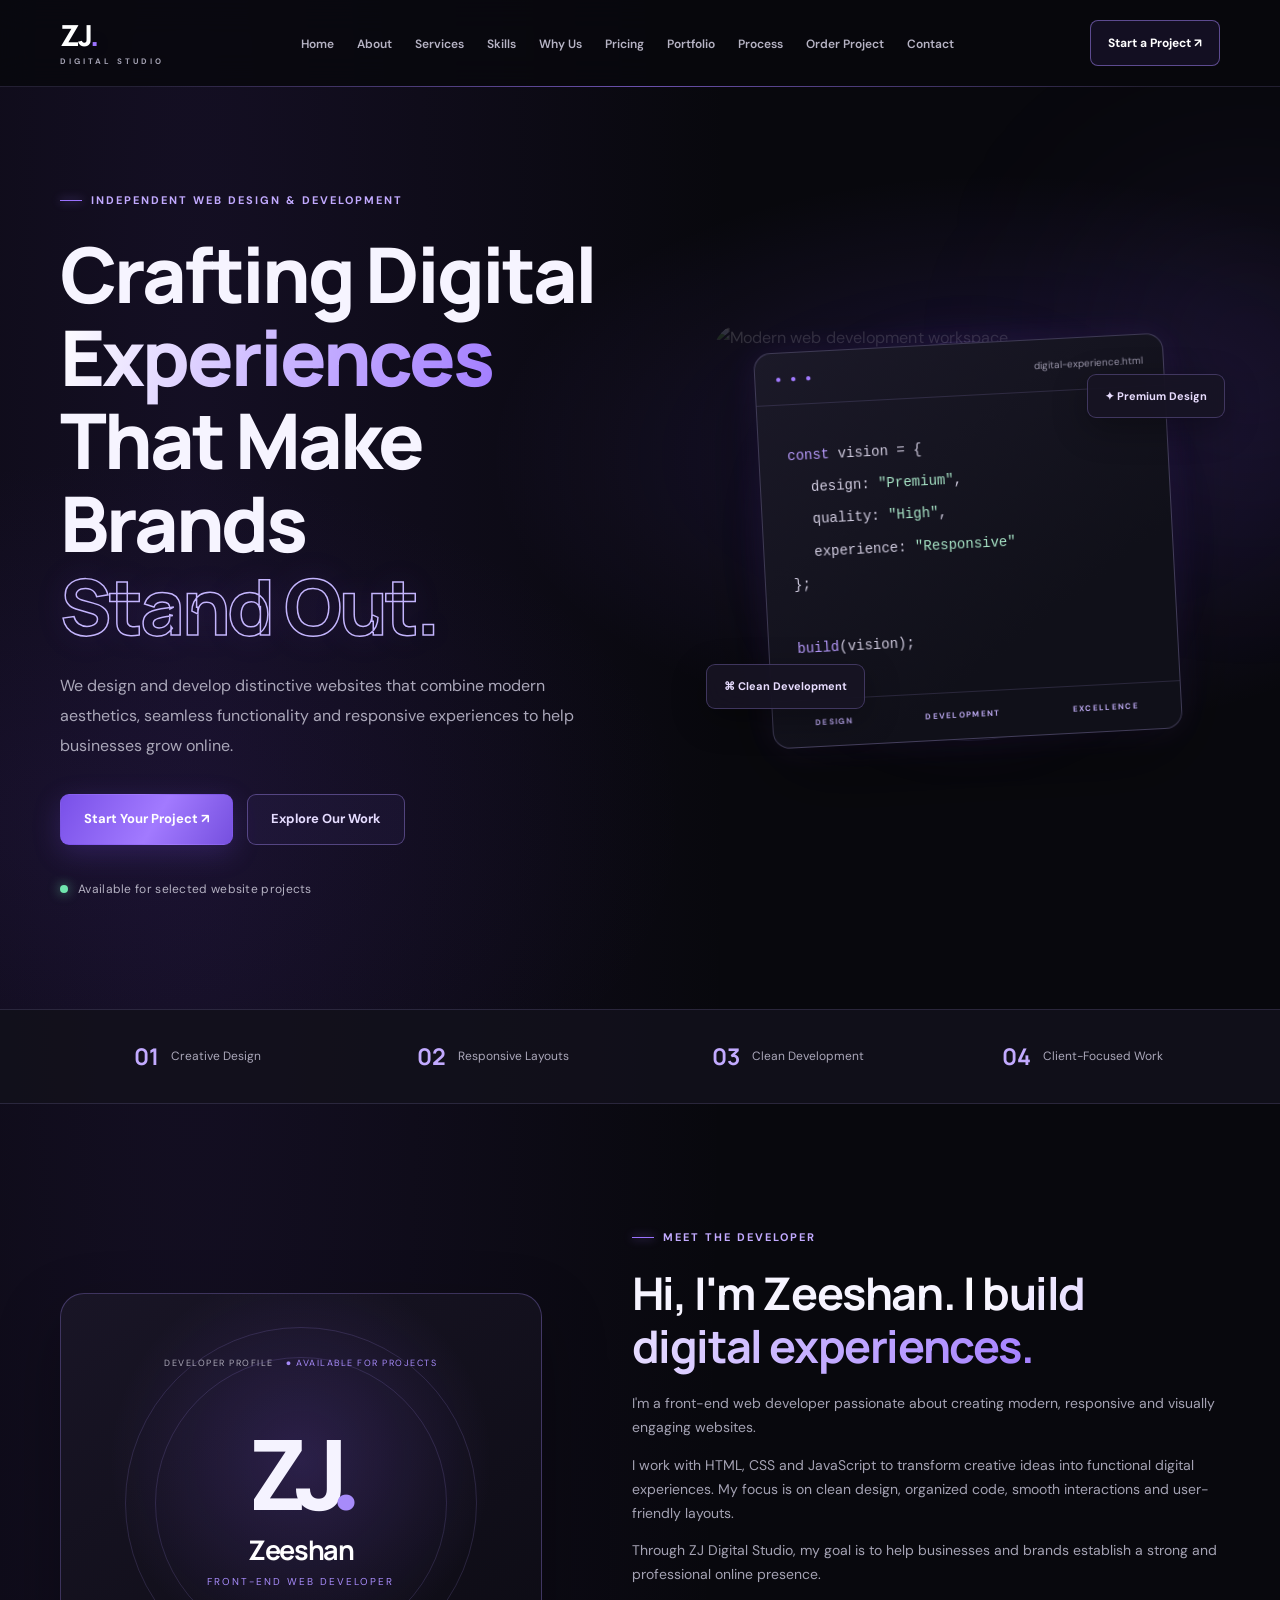
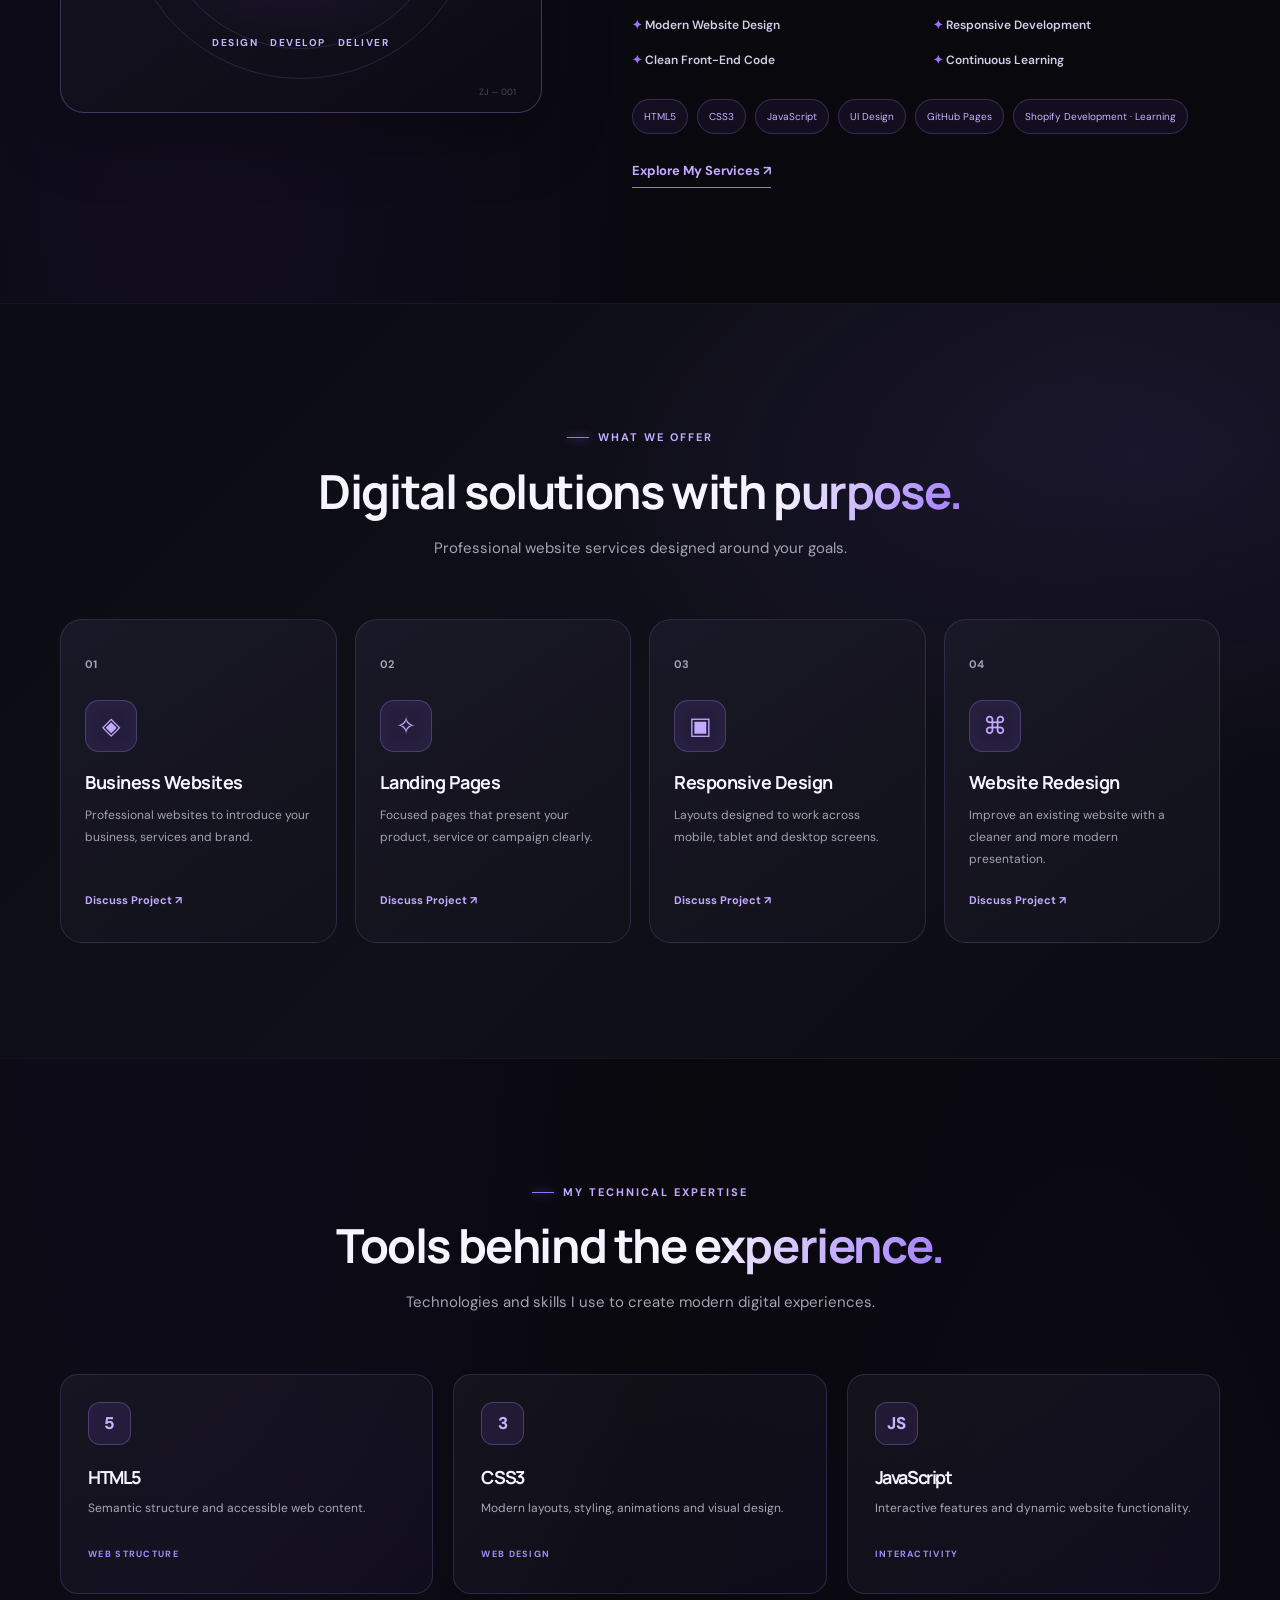
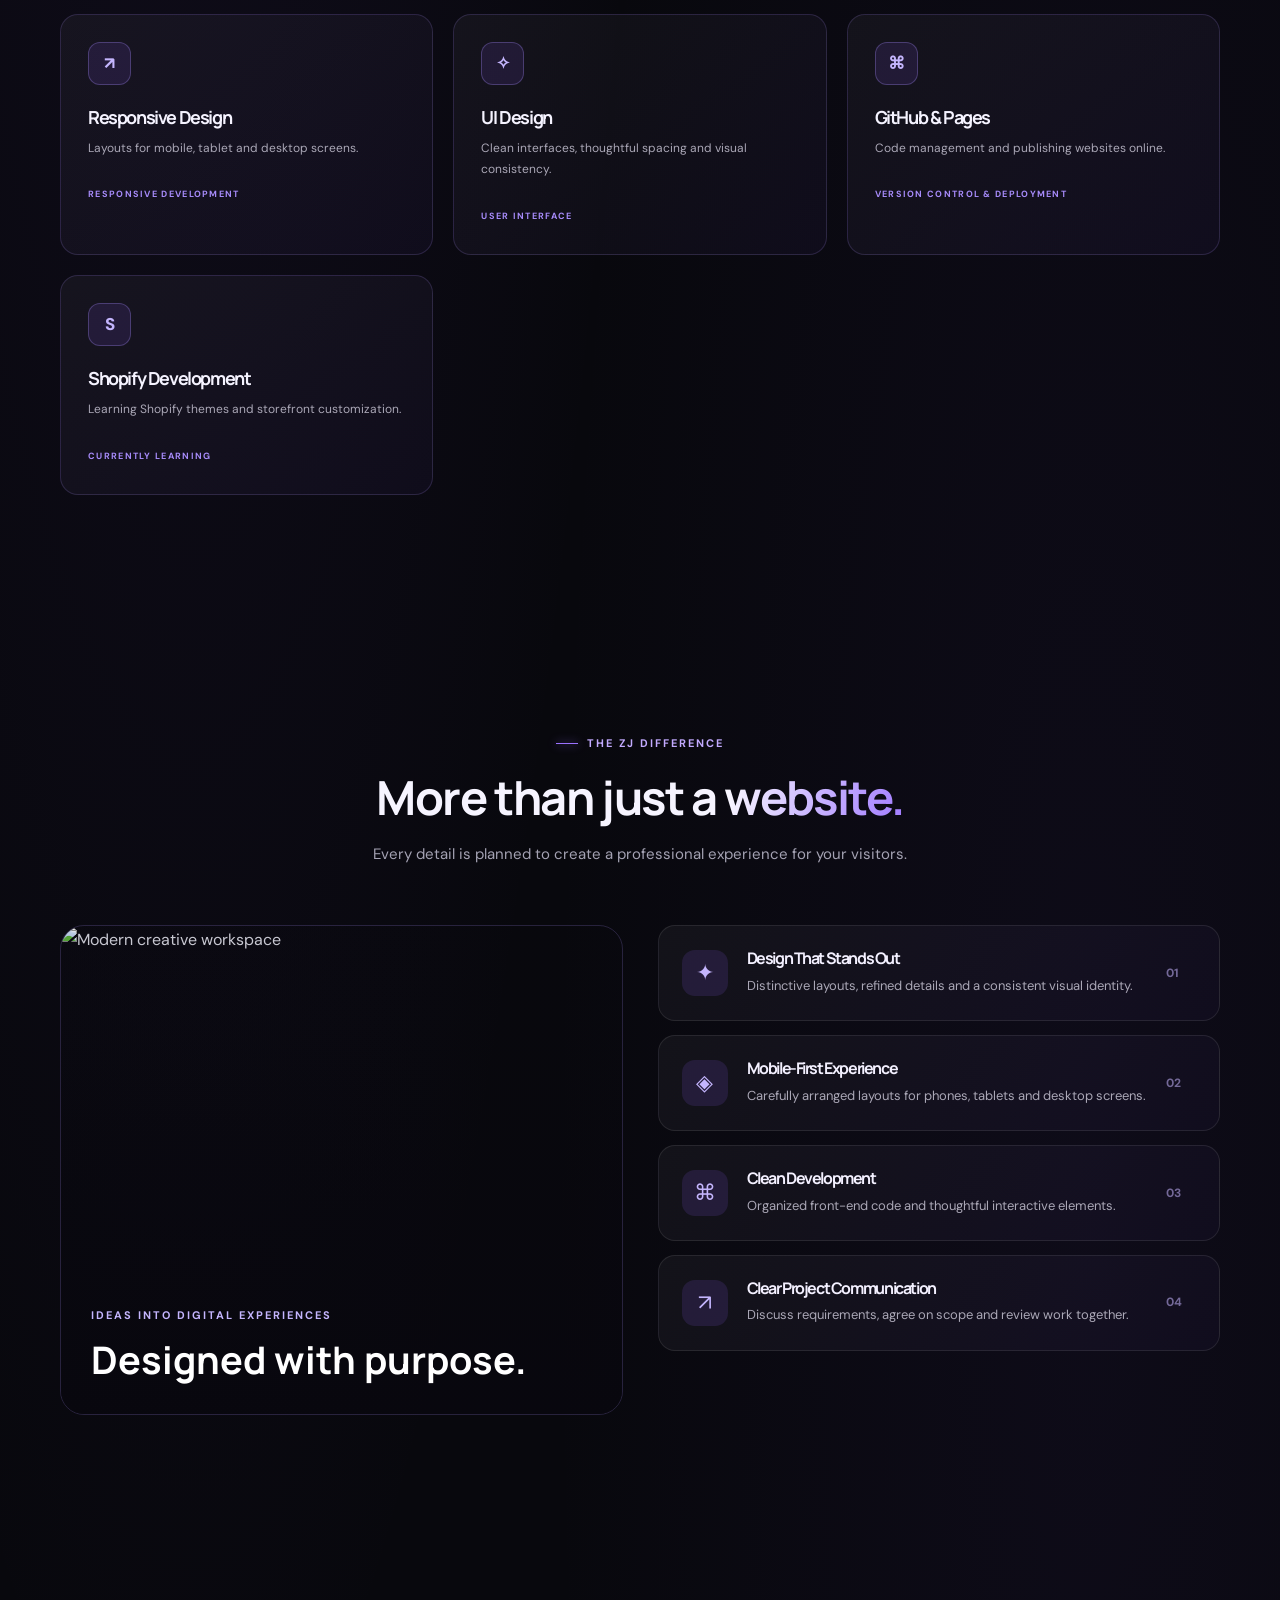
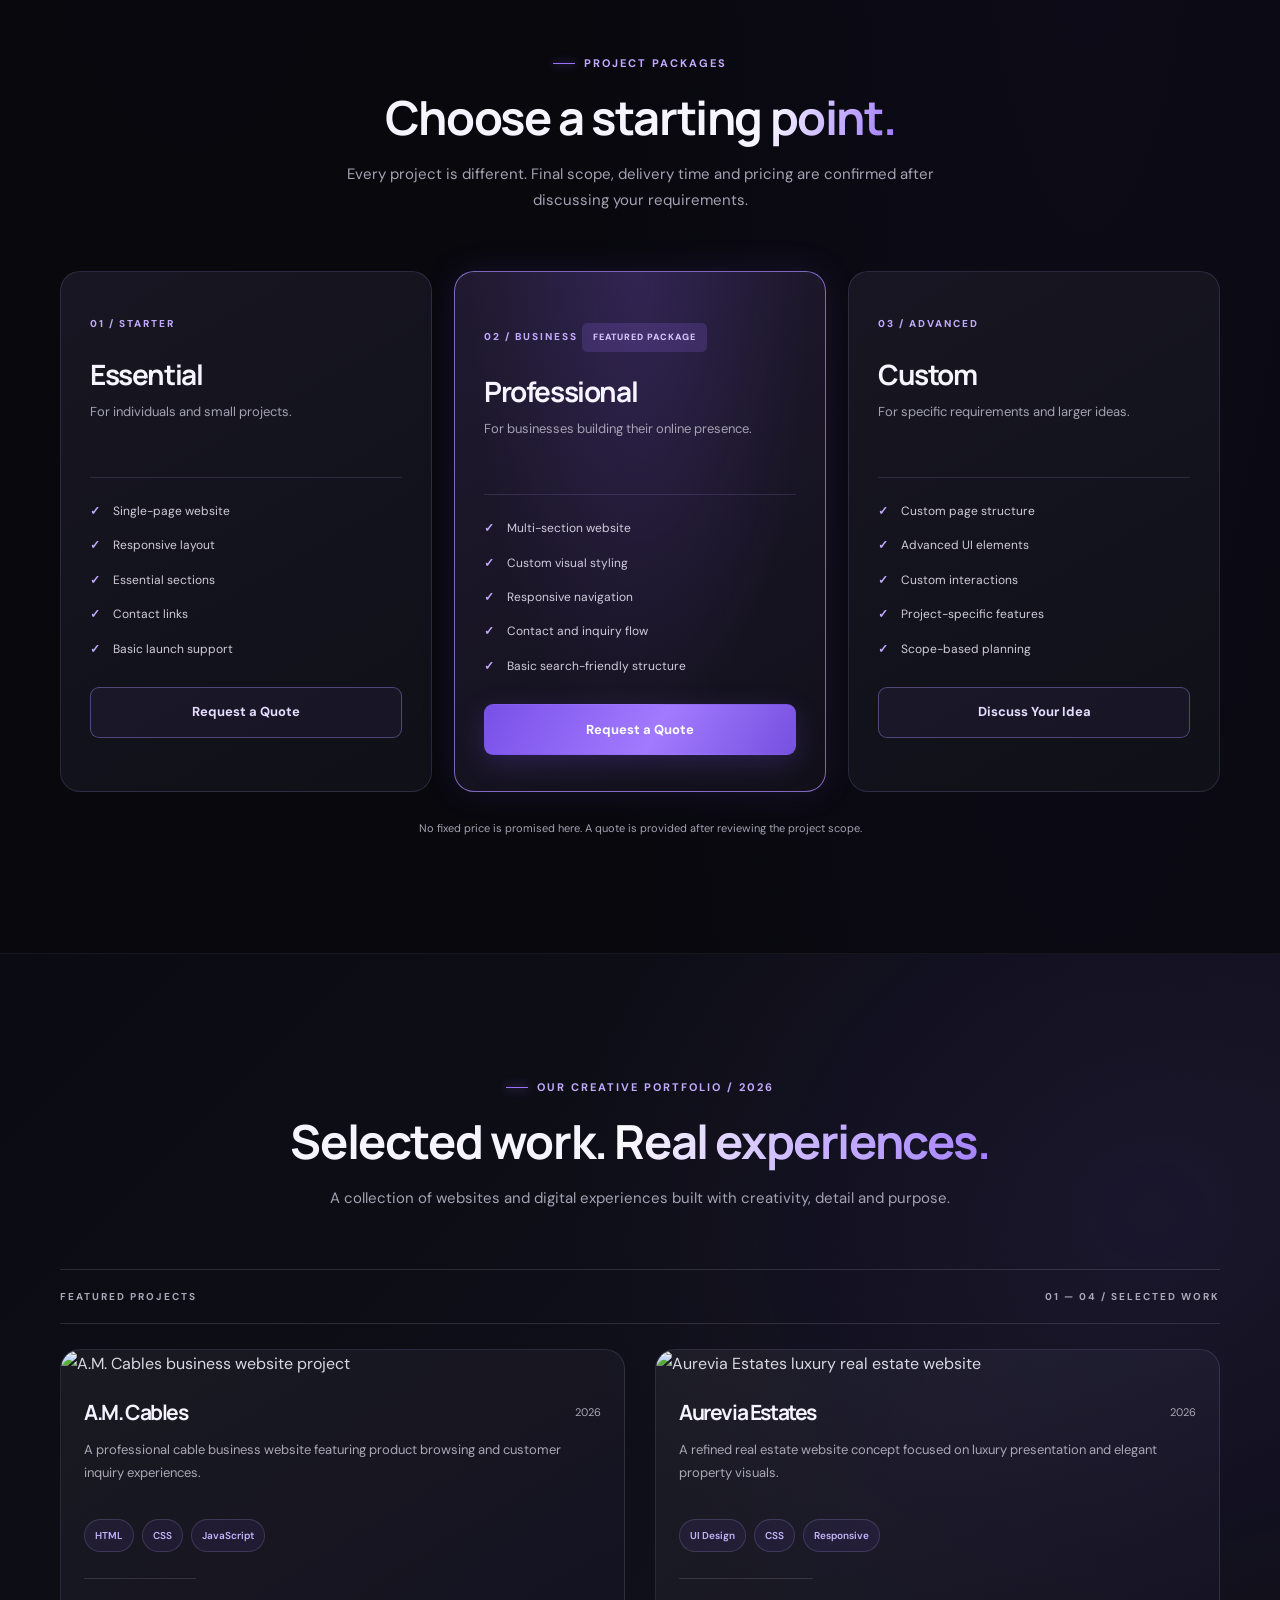
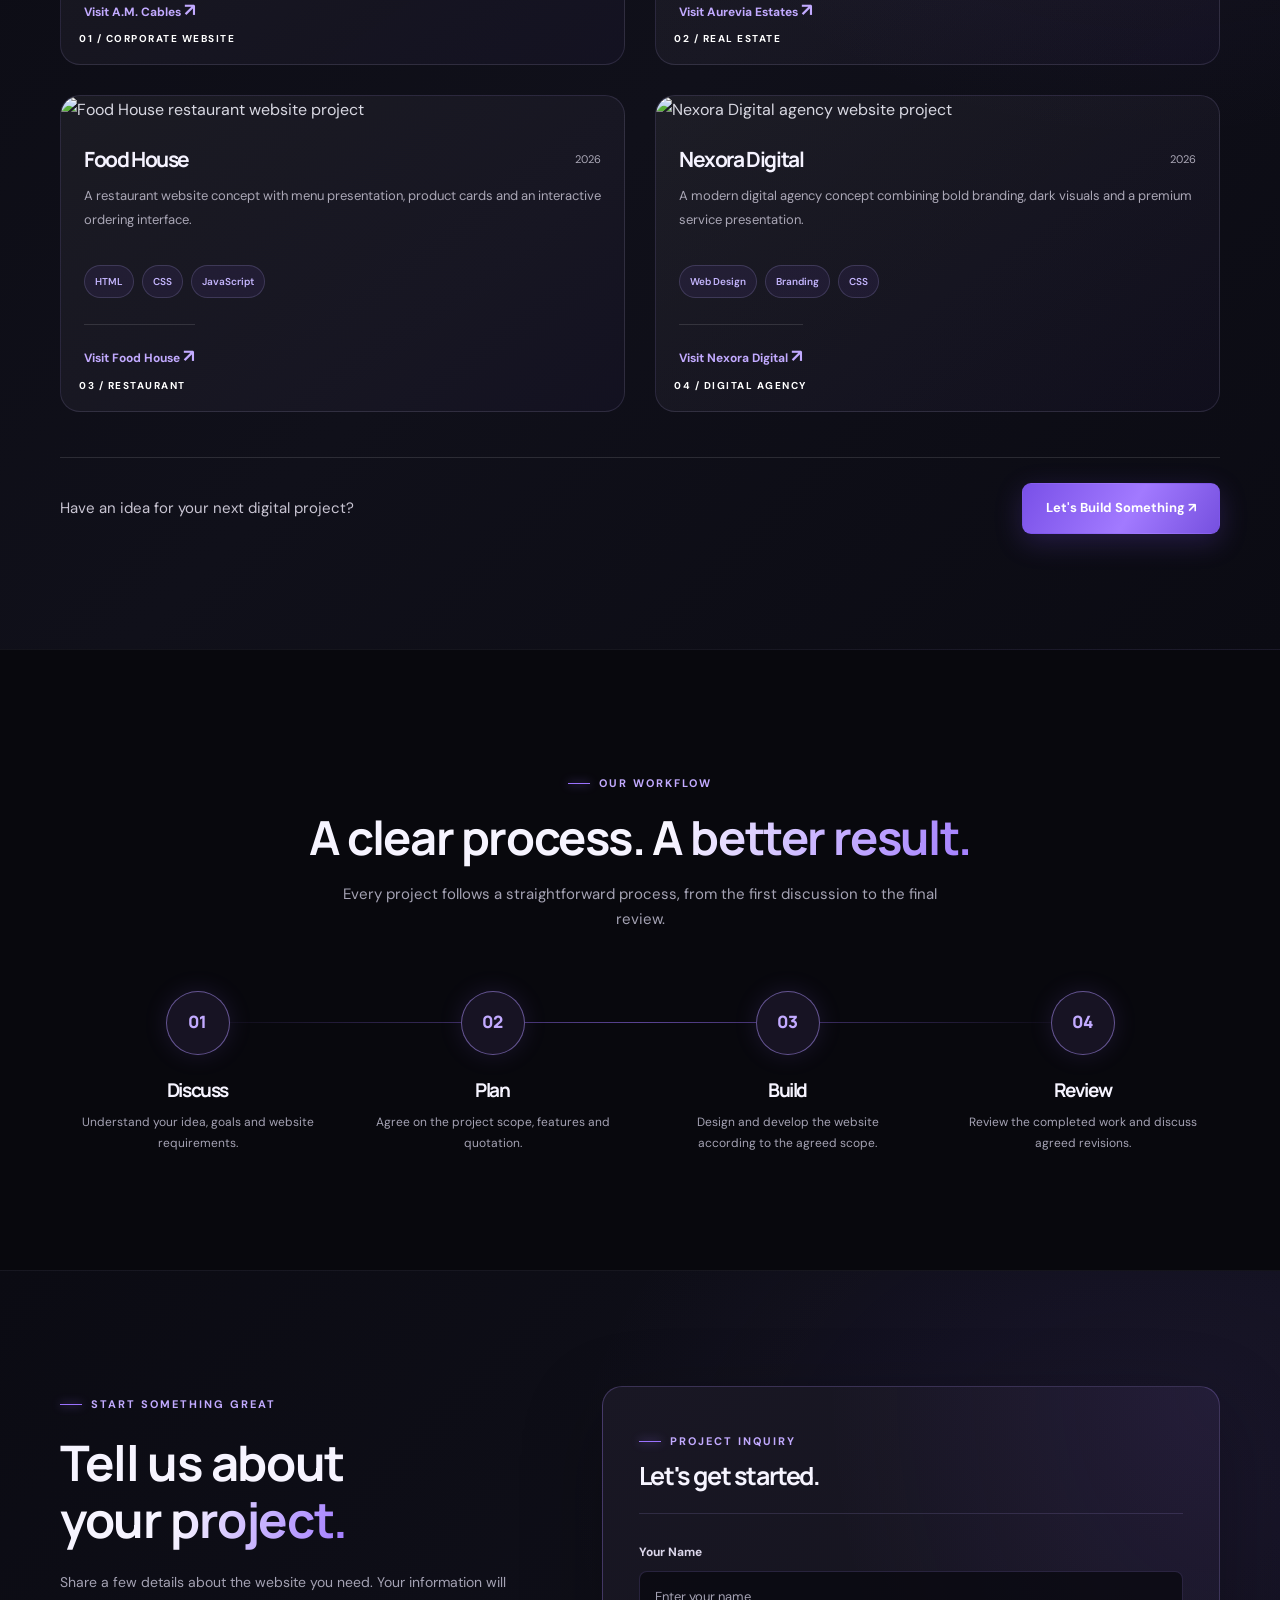
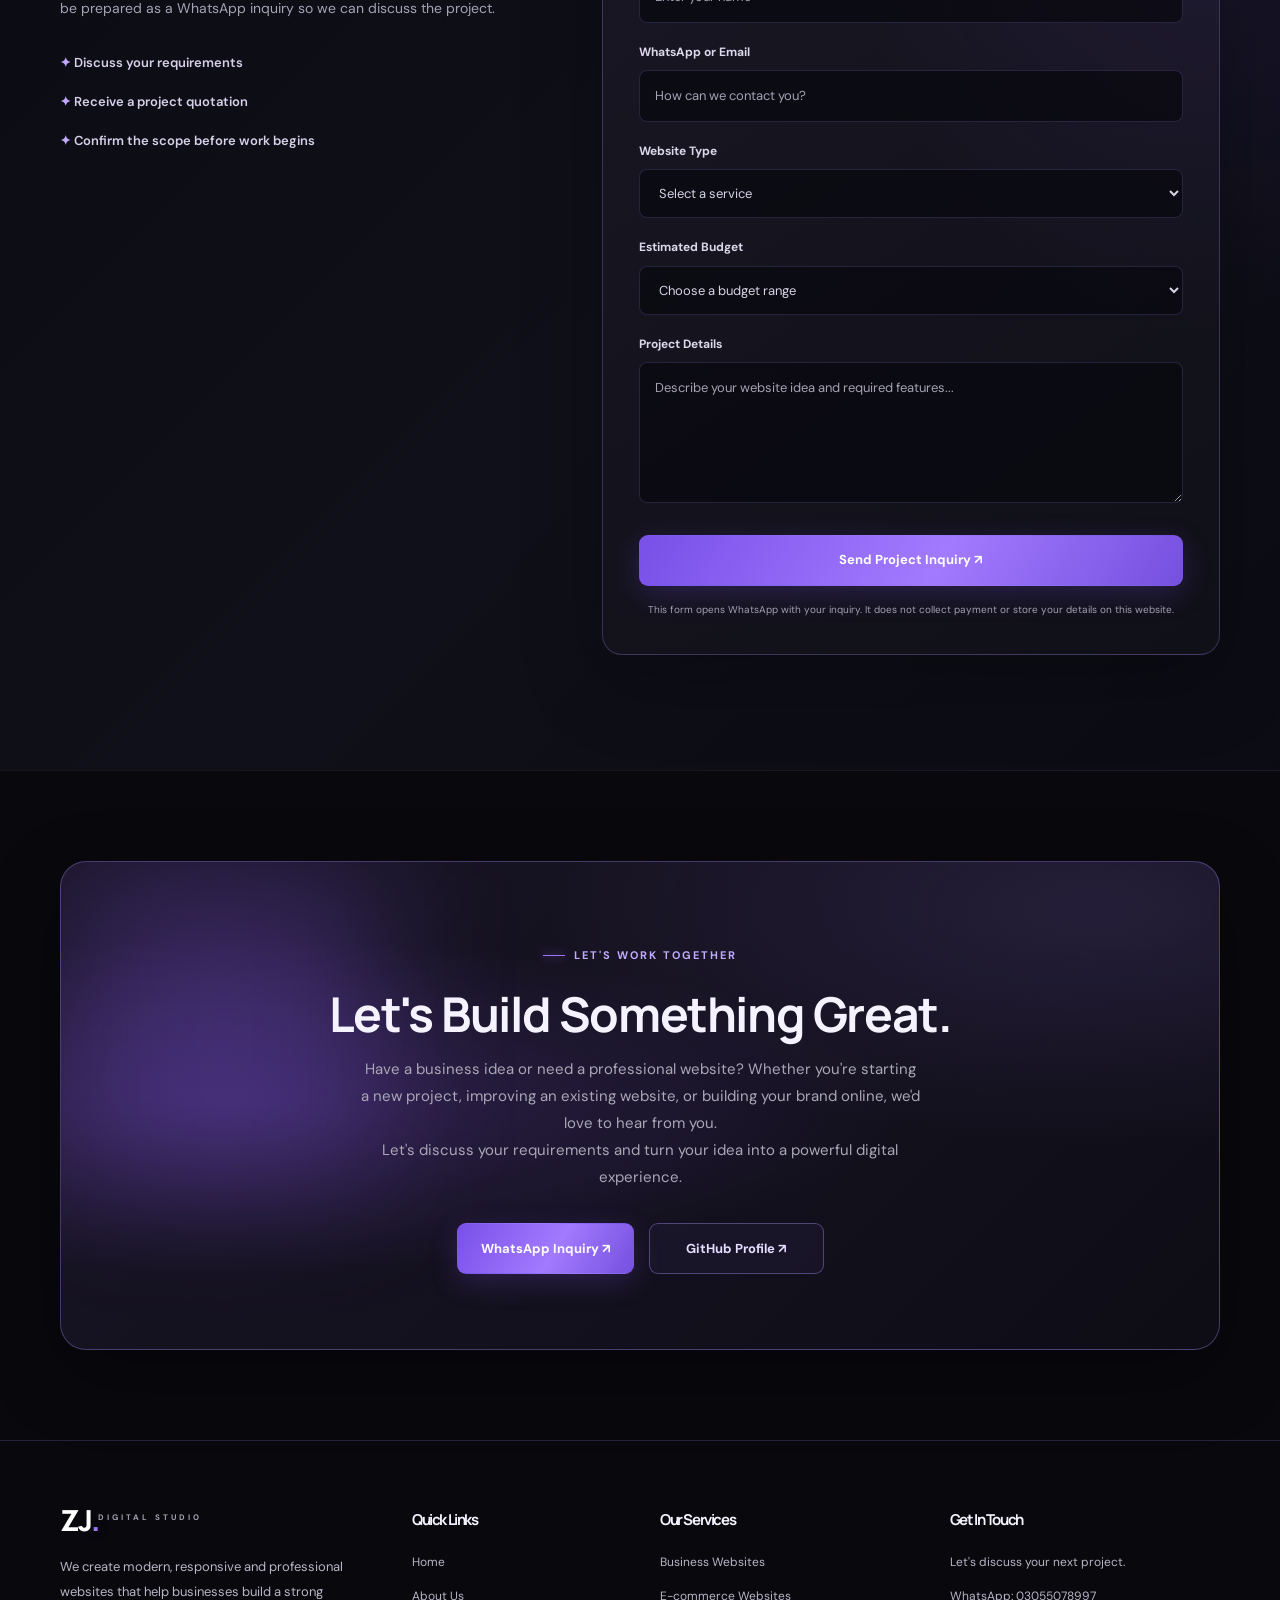
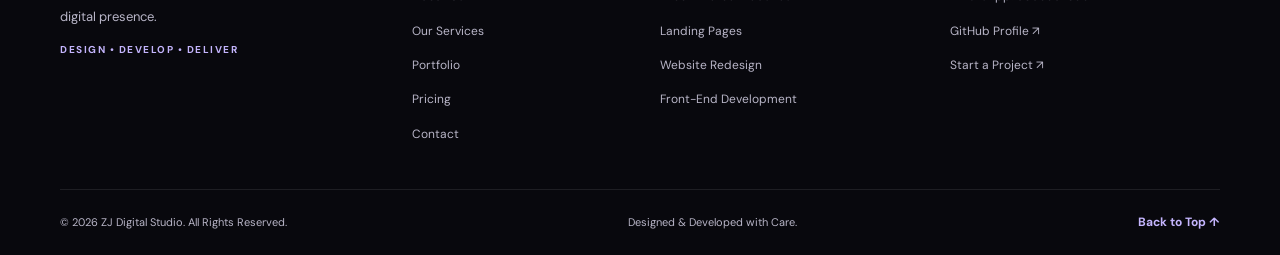
==== commit 49bc99ff: "Add files via upload" ====
--- a/index.html
+++ b/index.html
@@ -4,7 +4,28 @@
   <meta charset="UTF-8">
   <meta name="viewport" content="width=device-width, initial-scale=1.0">
   <meta name="theme-color" content="#090909">
-  <meta name="description" content="ZJ Digital Studio — Professional websites, modern web design and responsive development for businesses and brands.">
+ <!-- SEO META TAGS -->
+<meta name="description" content="ZJ Digital Studio by Zeeshan — Creative front-end web development, modern website design, responsive business websites and custom digital experiences.">
+
+<meta name="author" content="Zeeshan">
+<meta name="robots" content="index, follow">
+
+<!-- CANONICAL URL -->
+<link rel="canonical" href="https://zj77087-design.github.io/my-professional-website/">
+
+<!-- OPEN GRAPH / WHATSAPP PREVIEW -->
+<meta property="og:type" content="website">
+<meta property="og:title" content="ZJ Digital Studio | Web Design & Development">
+<meta property="og:description" content="Discover modern website design and responsive front-end development by ZJ Digital Studio.">
+<meta property="og:url" content="https://zj77087-design.github.io/my-professional-website/">
+<meta property="og:image" content="https://images.unsplash.com/photo-1498050108023-c5249f4df085?auto=format&fit=crop&w=1200&q=85">
+<meta property="og:image:alt" content="Modern web development workspace">
+
+<!-- TWITTER / X PREVIEW -->
+<meta name="twitter:card" content="summary_large_image">
+<meta name="twitter:title" content="ZJ Digital Studio | Web Design & Development">
+<meta name="twitter:description" content="Creative website design and responsive front-end development by ZJ Digital Studio.">
+<meta name="twitter:image" content="https://images.unsplash.com/photo-1498050108023-c5249f4df085?auto=format&fit=crop&w=1200&q=85">
 
   <title>ZJ Digital Studio | Web Design & Development</title>
 
@@ -148,7 +169,7 @@
 
       <div class="developer-monogram">ZJ<span>.</span></div>
 
-      <h3>Zeeshan</h3>
+      <h2>Zeeshan</h2>
       <p class="developer-role">FRONT-END WEB DEVELOPER</p>
 
       <div class="developer-card-line"></div>
@@ -494,7 +515,7 @@
             >
             <span class="project-category">01 / CORPORATE WEBSITE</span>
             <span class="project-image-link">VIEW PROJECT ↗</span>
-          </a>
+          
 
           <div class="project-content">
             <div class="project-title-row">
@@ -508,8 +529,8 @@
               <span>JavaScript</span>
             </div>
             <a href="https://zj77087-design.github.io/am-cables-ultra-premium/" target="_blank" rel="noopener noreferrer" class="project-visit">
-              Explore Live Website <span>↗</span>
-            </a>
+  Visit A.M. Cables <span>↗</span>
+</a>
           </div>
         </article>
 
@@ -523,7 +544,7 @@
             >
             <span class="project-category">02 / REAL ESTATE</span>
             <span class="project-image-link">VIEW PROJECT ↗</span>
-          </a>
+          
 
           <div class="project-content">
             <div class="project-title-row">
@@ -537,7 +558,7 @@
               <span>Responsive</span>
             </div>
             <a href="https://zj77087-design.github.io/aurevia-estates/" target="_blank" rel="noopener noreferrer" class="project-visit">
-              Explore Live Website <span>↗</span>
+              Visit Aurevia Estates <span>↗</span>
             </a>
           </div>
         </article>
@@ -552,7 +573,7 @@
             >
             <span class="project-category">03 / RESTAURANT</span>
             <span class="project-image-link">VIEW PROJECT ↗</span>
-          </a>
+          
 
           <div class="project-content">
             <div class="project-title-row">
@@ -566,7 +587,8 @@
               <span>JavaScript</span>
             </div>
             <a href="https://zj77087-design.github.io/food-house-website/" target="_blank" rel="noopener noreferrer" class="project-visit">
-              Explore Live Website <span>↗</span>
+              
+               Visit Food House <span>↗</span>
             </a>
           </div>
         </article>
@@ -581,7 +603,7 @@
             >
             <span class="project-category">04 / DIGITAL AGENCY</span>
             <span class="project-image-link">VIEW PROJECT ↗</span>
-          </a>
+          
 
           <div class="project-content">
             <div class="project-title-row">
@@ -595,7 +617,7 @@
               <span>CSS</span>
             </div>
             <a href="https://zj77087-design.github.io/nexora-digital/" target="_blank" rel="noopener noreferrer" class="project-visit">
-              Explore Live Website <span>↗</span>
+              Visit Nexora Digital <span>↗</span>
             </a>
           </div>
         </article>
@@ -608,7 +630,7 @@
       </div>
 
     </div>
-  </section><a class="project-image"
+ </section>
 
   <!-- PROCESS -->
   <section class="section" id="process">
--- a/css/style.css
+++ b/css/style.css
@@ -2920,7 +2920,7 @@
   color: #a78bfa;
 }
 
-.developer-card h3 {
+.developer-card h2 {
   margin: 0;
   color: #fff;
   font-size: 27px;
@@ -2980,7 +2980,7 @@
     font-size: 82px;
   }
 
-  .developer-card h3 {
+  .developer-card h2{
     font-size: 24px;
   }
 }
@@ -3170,4 +3170,41 @@
     transition: none !important;
     transform: none !important;
   }
+}
+/* ACCESSIBILITY — IMPROVED TEXT CONTRAST */
+
+:root {
+  --muted-dark: #a4a2b3;
+}
+
+.service-number,
+.footer-bottom,
+.order-form input::placeholder,
+.order-form textarea::placeholder {
+  color: #a4a2b3;
+}
+
+/* FOOTER ACCESSIBILITY CONTRAST FIX */
+
+.site-footer .footer-bottom,
+.site-footer .footer-bottom span {
+  color: #b8b5c7;
+}
+
+.site-footer .footer-bottom a {
+  color: #c4b5fd;
+}
+
+.site-footer .footer-bottom a:hover {
+  color: #ffffff;
+}
+
+.site-footer .footer-brand > p,
+.site-footer .footer-column > span,
+.site-footer .footer-column a {
+  color: #b8b5c7;
+}
+
+.site-footer .footer-tagline {
+  color: #c4b5fd;
 }
